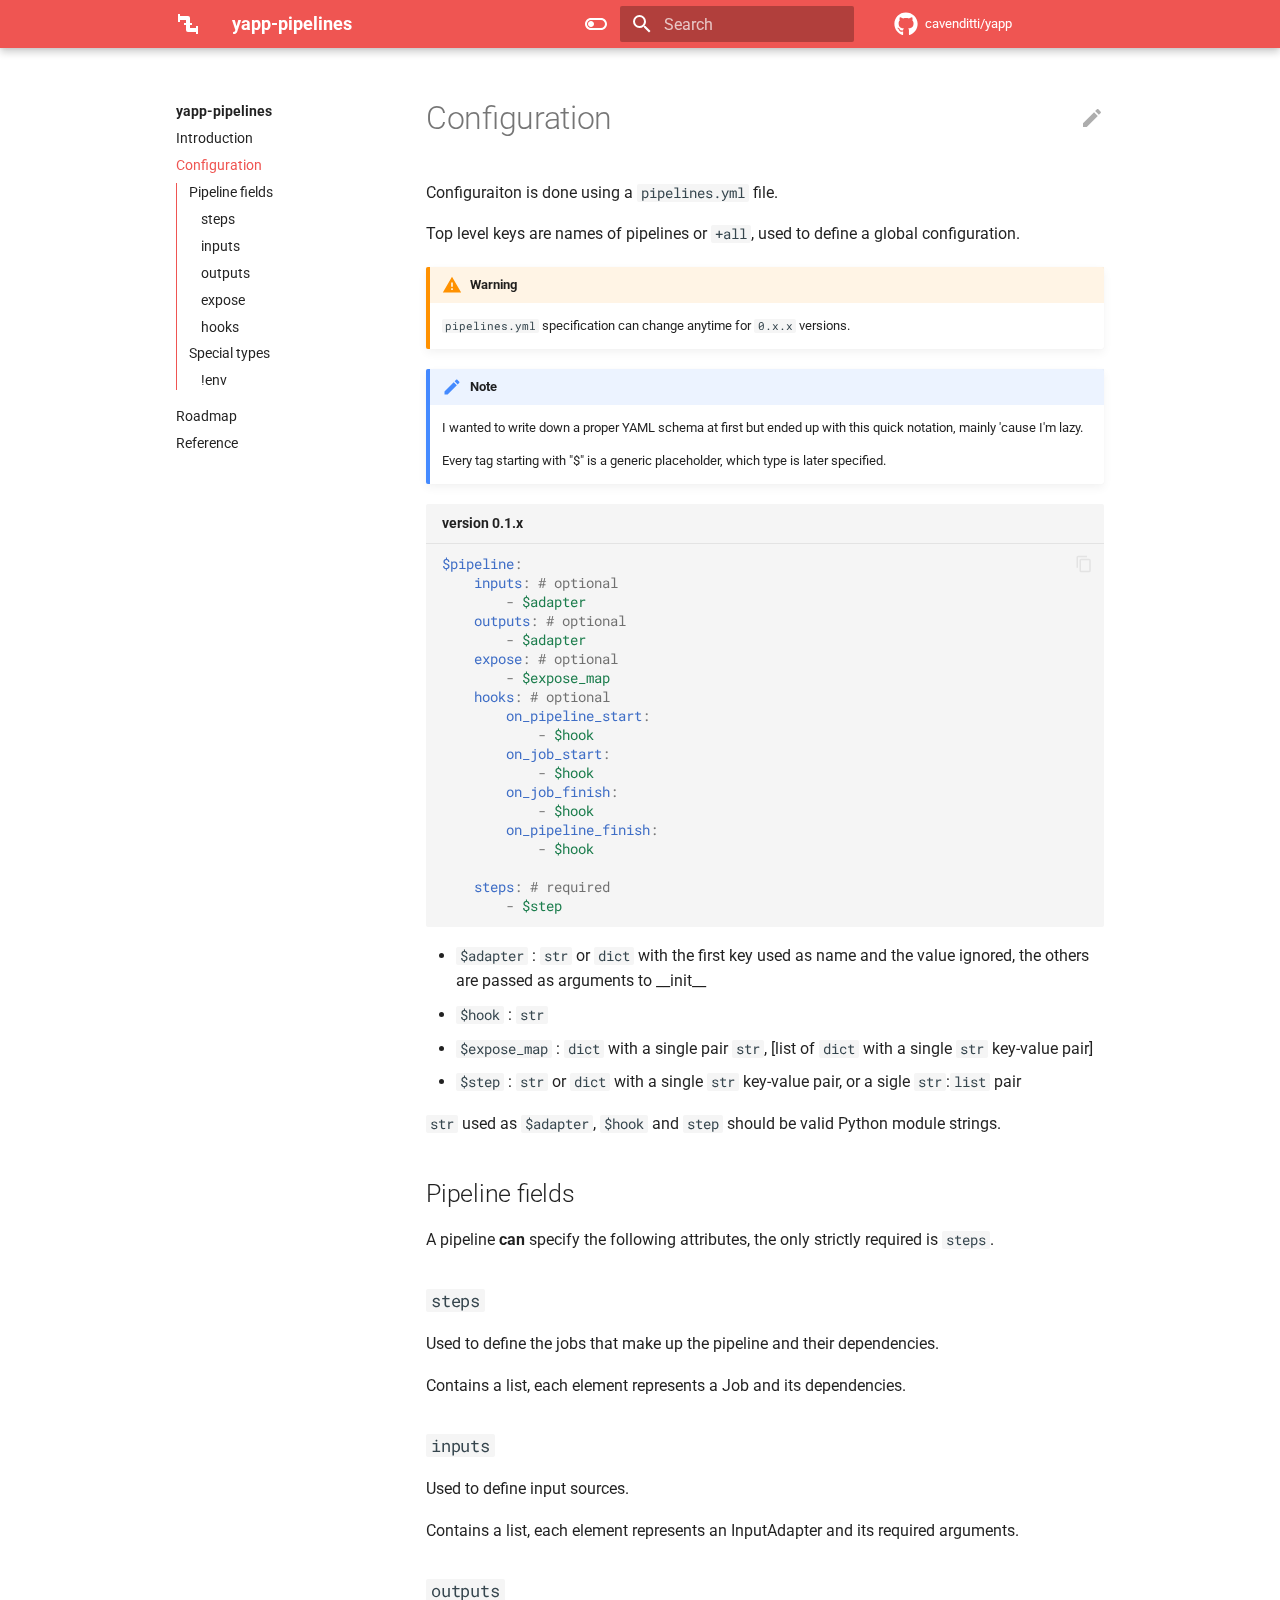
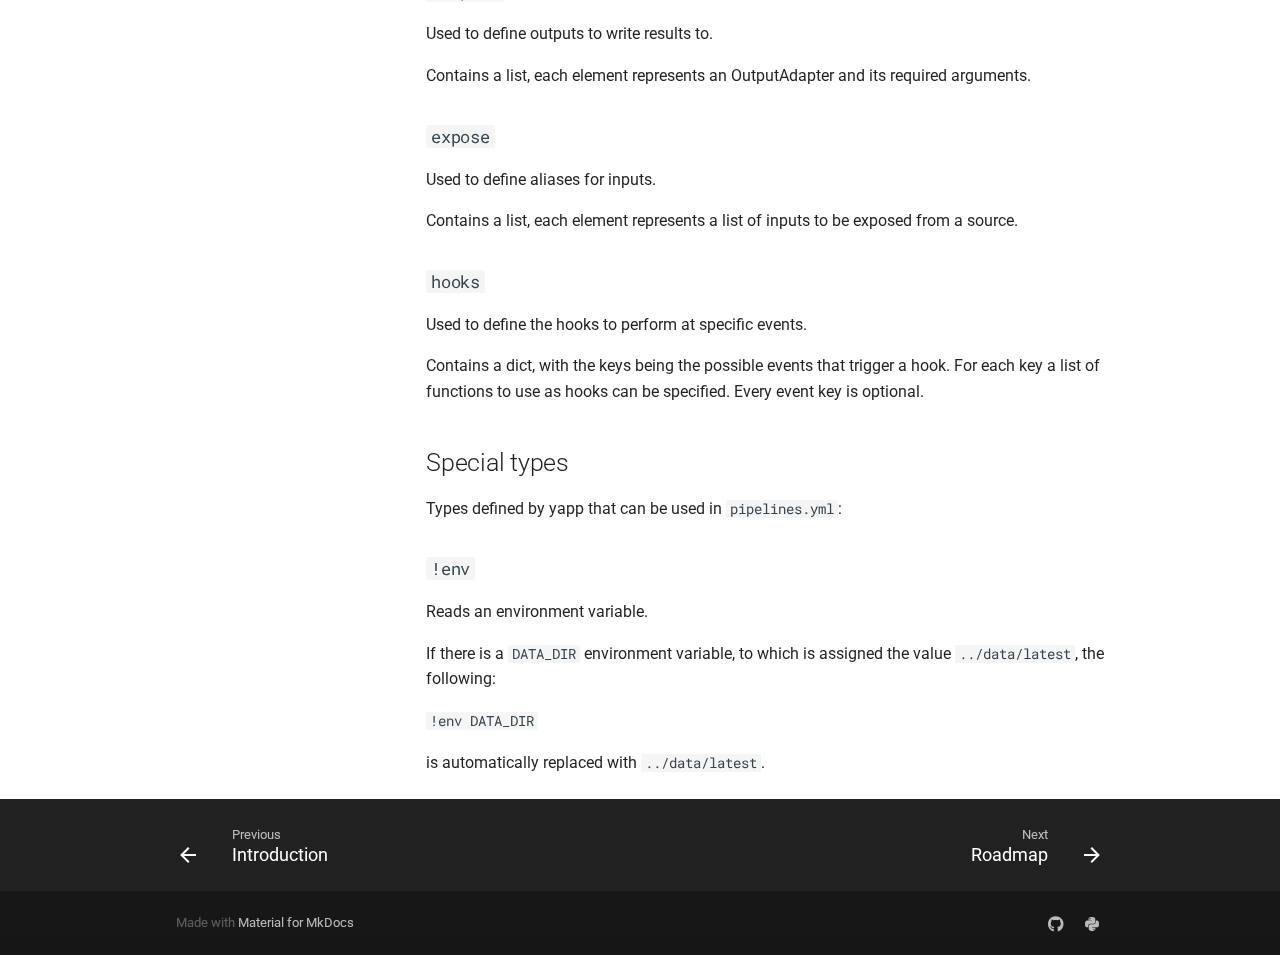
==== configuration/index.html @ 60b26a02 "Deployed 8d6e78d with MkDocs version: 1.3.0" ====
<!doctype html>
<html lang="en" class="no-js">
  <head>
    
      <meta charset="utf-8">
      <meta name="viewport" content="width=device-width,initial-scale=1">
      
      
      
      <link rel="icon" href="../assets/images/favicon.png">
      <meta name="generator" content="mkdocs-1.3.0, mkdocs-material-8.2.12">
    
    
      
        <title>Configuration - yapp-pipelines</title>
      
    
    
      <link rel="stylesheet" href="../assets/stylesheets/main.27ad92d8.min.css">
      
        
        <link rel="stylesheet" href="../assets/stylesheets/palette.cc9b2e1e.min.css">
        
      
    
    
    
      
        
        
        <link rel="preconnect" href="https://fonts.gstatic.com" crossorigin>
        <link rel="stylesheet" href="https://fonts.googleapis.com/css?family=Roboto:300,300i,400,400i,700,700i%7CRoboto+Mono:400,400i,700,700i&display=fallback">
        <style>:root{--md-text-font:"Roboto";--md-code-font:"Roboto Mono"}</style>
      
    
    
      <link rel="stylesheet" href="../assets/_mkdocstrings.css">
    
      <link rel="stylesheet" href="../stylesheets/extra.css">
    
    <script>__md_scope=new URL("..",location),__md_get=(e,_=localStorage,t=__md_scope)=>JSON.parse(_.getItem(t.pathname+"."+e)),__md_set=(e,_,t=localStorage,a=__md_scope)=>{try{t.setItem(a.pathname+"."+e,JSON.stringify(_))}catch(e){}}</script>
    
      

    
    
  </head>
  
  
    
    
      
    
    
    
    
    <body dir="ltr" data-md-color-scheme="default" data-md-color-primary="red" data-md-color-accent="teal">
  
    
    
      <script>var palette=__md_get("__palette");if(palette&&"object"==typeof palette.color)for(var key of Object.keys(palette.color))document.body.setAttribute("data-md-color-"+key,palette.color[key])</script>
    
    <input class="md-toggle" data-md-toggle="drawer" type="checkbox" id="__drawer" autocomplete="off">
    <input class="md-toggle" data-md-toggle="search" type="checkbox" id="__search" autocomplete="off">
    <label class="md-overlay" for="__drawer"></label>
    <div data-md-component="skip">
      
        
        <a href="#configuration" class="md-skip">
          Skip to content
        </a>
      
    </div>
    <div data-md-component="announce">
      
    </div>
    
    
      

<header class="md-header" data-md-component="header">
  <nav class="md-header__inner md-grid" aria-label="Header">
    <a href=".." title="yapp-pipelines" class="md-header__button md-logo" aria-label="yapp-pipelines" data-md-component="logo">
      
  
  <svg xmlns="http://www.w3.org/2000/svg" viewBox="0 0 24 24"><path d="M22 14h-2v2h-6v-3h2v-2h-2V6a2 2 0 0 0-2-2H4V2H2v8h2V8h6v3H8v2h2v5a2 2 0 0 0 2 2h8v2h2"/></svg>

    </a>
    <label class="md-header__button md-icon" for="__drawer">
      <svg xmlns="http://www.w3.org/2000/svg" viewBox="0 0 24 24"><path d="M3 6h18v2H3V6m0 5h18v2H3v-2m0 5h18v2H3v-2Z"/></svg>
    </label>
    <div class="md-header__title" data-md-component="header-title">
      <div class="md-header__ellipsis">
        <div class="md-header__topic">
          <span class="md-ellipsis">
            yapp-pipelines
          </span>
        </div>
        <div class="md-header__topic" data-md-component="header-topic">
          <span class="md-ellipsis">
            
              Configuration
            
          </span>
        </div>
      </div>
    </div>
    
      <form class="md-header__option" data-md-component="palette">
        
          
          
          <input class="md-option" data-md-color-media="(prefers-color-scheme: light)" data-md-color-scheme="default" data-md-color-primary="red" data-md-color-accent="teal"  aria-label="Switch to dark mode"  type="radio" name="__palette" id="__palette_1">
          
            <label class="md-header__button md-icon" title="Switch to dark mode" for="__palette_2" hidden>
              <svg xmlns="http://www.w3.org/2000/svg" viewBox="0 0 24 24"><path d="M17 6H7c-3.31 0-6 2.69-6 6s2.69 6 6 6h10c3.31 0 6-2.69 6-6s-2.69-6-6-6zm0 10H7c-2.21 0-4-1.79-4-4s1.79-4 4-4h10c2.21 0 4 1.79 4 4s-1.79 4-4 4zM7 9c-1.66 0-3 1.34-3 3s1.34 3 3 3 3-1.34 3-3-1.34-3-3-3z"/></svg>
            </label>
          
        
          
          
          <input class="md-option" data-md-color-media="(prefers-color-scheme: dark)" data-md-color-scheme="slate" data-md-color-primary="red" data-md-color-accent="teal"  aria-label="Switch to light mode"  type="radio" name="__palette" id="__palette_2">
          
            <label class="md-header__button md-icon" title="Switch to light mode" for="__palette_1" hidden>
              <svg xmlns="http://www.w3.org/2000/svg" viewBox="0 0 24 24"><path d="M17 7H7a5 5 0 0 0-5 5 5 5 0 0 0 5 5h10a5 5 0 0 0 5-5 5 5 0 0 0-5-5m0 8a3 3 0 0 1-3-3 3 3 0 0 1 3-3 3 3 0 0 1 3 3 3 3 0 0 1-3 3Z"/></svg>
            </label>
          
        
      </form>
    
    
    
      <label class="md-header__button md-icon" for="__search">
        <svg xmlns="http://www.w3.org/2000/svg" viewBox="0 0 24 24"><path d="M9.5 3A6.5 6.5 0 0 1 16 9.5c0 1.61-.59 3.09-1.56 4.23l.27.27h.79l5 5-1.5 1.5-5-5v-.79l-.27-.27A6.516 6.516 0 0 1 9.5 16 6.5 6.5 0 0 1 3 9.5 6.5 6.5 0 0 1 9.5 3m0 2C7 5 5 7 5 9.5S7 14 9.5 14 14 12 14 9.5 12 5 9.5 5Z"/></svg>
      </label>
      <div class="md-search" data-md-component="search" role="dialog">
  <label class="md-search__overlay" for="__search"></label>
  <div class="md-search__inner" role="search">
    <form class="md-search__form" name="search">
      <input type="text" class="md-search__input" name="query" aria-label="Search" placeholder="Search" autocapitalize="off" autocorrect="off" autocomplete="off" spellcheck="false" data-md-component="search-query" required>
      <label class="md-search__icon md-icon" for="__search">
        <svg xmlns="http://www.w3.org/2000/svg" viewBox="0 0 24 24"><path d="M9.5 3A6.5 6.5 0 0 1 16 9.5c0 1.61-.59 3.09-1.56 4.23l.27.27h.79l5 5-1.5 1.5-5-5v-.79l-.27-.27A6.516 6.516 0 0 1 9.5 16 6.5 6.5 0 0 1 3 9.5 6.5 6.5 0 0 1 9.5 3m0 2C7 5 5 7 5 9.5S7 14 9.5 14 14 12 14 9.5 12 5 9.5 5Z"/></svg>
        <svg xmlns="http://www.w3.org/2000/svg" viewBox="0 0 24 24"><path d="M20 11v2H8l5.5 5.5-1.42 1.42L4.16 12l7.92-7.92L13.5 5.5 8 11h12Z"/></svg>
      </label>
      <nav class="md-search__options" aria-label="Search">
        
        <button type="reset" class="md-search__icon md-icon" aria-label="Clear" tabindex="-1">
          <svg xmlns="http://www.w3.org/2000/svg" viewBox="0 0 24 24"><path d="M19 6.41 17.59 5 12 10.59 6.41 5 5 6.41 10.59 12 5 17.59 6.41 19 12 13.41 17.59 19 19 17.59 13.41 12 19 6.41Z"/></svg>
        </button>
      </nav>
      
    </form>
    <div class="md-search__output">
      <div class="md-search__scrollwrap" data-md-scrollfix>
        <div class="md-search-result" data-md-component="search-result">
          <div class="md-search-result__meta">
            Initializing search
          </div>
          <ol class="md-search-result__list"></ol>
        </div>
      </div>
    </div>
  </div>
</div>
    
    
      <div class="md-header__source">
        <a href="https://github.com/cavenditti/yapp" title="Go to repository" class="md-source" data-md-component="source">
  <div class="md-source__icon md-icon">
    
    <svg xmlns="http://www.w3.org/2000/svg" viewBox="0 0 496 512"><!--! Font Awesome Free 6.1.1 by @fontawesome - https://fontawesome.com License - https://fontawesome.com/license/free (Icons: CC BY 4.0, Fonts: SIL OFL 1.1, Code: MIT License) Copyright 2022 Fonticons, Inc.--><path d="M165.9 397.4c0 2-2.3 3.6-5.2 3.6-3.3.3-5.6-1.3-5.6-3.6 0-2 2.3-3.6 5.2-3.6 3-.3 5.6 1.3 5.6 3.6zm-31.1-4.5c-.7 2 1.3 4.3 4.3 4.9 2.6 1 5.6 0 6.2-2s-1.3-4.3-4.3-5.2c-2.6-.7-5.5.3-6.2 2.3zm44.2-1.7c-2.9.7-4.9 2.6-4.6 4.9.3 2 2.9 3.3 5.9 2.6 2.9-.7 4.9-2.6 4.6-4.6-.3-1.9-3-3.2-5.9-2.9zM244.8 8C106.1 8 0 113.3 0 252c0 110.9 69.8 205.8 169.5 239.2 12.8 2.3 17.3-5.6 17.3-12.1 0-6.2-.3-40.4-.3-61.4 0 0-70 15-84.7-29.8 0 0-11.4-29.1-27.8-36.6 0 0-22.9-15.7 1.6-15.4 0 0 24.9 2 38.6 25.8 21.9 38.6 58.6 27.5 72.9 20.9 2.3-16 8.8-27.1 16-33.7-55.9-6.2-112.3-14.3-112.3-110.5 0-27.5 7.6-41.3 23.6-58.9-2.6-6.5-11.1-33.3 2.6-67.9 20.9-6.5 69 27 69 27 20-5.6 41.5-8.5 62.8-8.5s42.8 2.9 62.8 8.5c0 0 48.1-33.6 69-27 13.7 34.7 5.2 61.4 2.6 67.9 16 17.7 25.8 31.5 25.8 58.9 0 96.5-58.9 104.2-114.8 110.5 9.2 7.9 17 22.9 17 46.4 0 33.7-.3 75.4-.3 83.6 0 6.5 4.6 14.4 17.3 12.1C428.2 457.8 496 362.9 496 252 496 113.3 383.5 8 244.8 8zM97.2 352.9c-1.3 1-1 3.3.7 5.2 1.6 1.6 3.9 2.3 5.2 1 1.3-1 1-3.3-.7-5.2-1.6-1.6-3.9-2.3-5.2-1zm-10.8-8.1c-.7 1.3.3 2.9 2.3 3.9 1.6 1 3.6.7 4.3-.7.7-1.3-.3-2.9-2.3-3.9-2-.6-3.6-.3-4.3.7zm32.4 35.6c-1.6 1.3-1 4.3 1.3 6.2 2.3 2.3 5.2 2.6 6.5 1 1.3-1.3.7-4.3-1.3-6.2-2.2-2.3-5.2-2.6-6.5-1zm-11.4-14.7c-1.6 1-1.6 3.6 0 5.9 1.6 2.3 4.3 3.3 5.6 2.3 1.6-1.3 1.6-3.9 0-6.2-1.4-2.3-4-3.3-5.6-2z"/></svg>
  </div>
  <div class="md-source__repository">
    cavenditti/yapp
  </div>
</a>
      </div>
    
  </nav>
  
</header>
    
    <div class="md-container" data-md-component="container">
      
      
        
          
        
      
      <main class="md-main" data-md-component="main">
        <div class="md-main__inner md-grid">
          
            
              
              <div class="md-sidebar md-sidebar--primary" data-md-component="sidebar" data-md-type="navigation" >
                <div class="md-sidebar__scrollwrap">
                  <div class="md-sidebar__inner">
                    


  

<nav class="md-nav md-nav--primary md-nav--integrated" aria-label="Navigation" data-md-level="0">
  <label class="md-nav__title" for="__drawer">
    <a href=".." title="yapp-pipelines" class="md-nav__button md-logo" aria-label="yapp-pipelines" data-md-component="logo">
      
  
  <svg xmlns="http://www.w3.org/2000/svg" viewBox="0 0 24 24"><path d="M22 14h-2v2h-6v-3h2v-2h-2V6a2 2 0 0 0-2-2H4V2H2v8h2V8h6v3H8v2h2v5a2 2 0 0 0 2 2h8v2h2"/></svg>

    </a>
    yapp-pipelines
  </label>
  
    <div class="md-nav__source">
      <a href="https://github.com/cavenditti/yapp" title="Go to repository" class="md-source" data-md-component="source">
  <div class="md-source__icon md-icon">
    
    <svg xmlns="http://www.w3.org/2000/svg" viewBox="0 0 496 512"><!--! Font Awesome Free 6.1.1 by @fontawesome - https://fontawesome.com License - https://fontawesome.com/license/free (Icons: CC BY 4.0, Fonts: SIL OFL 1.1, Code: MIT License) Copyright 2022 Fonticons, Inc.--><path d="M165.9 397.4c0 2-2.3 3.6-5.2 3.6-3.3.3-5.6-1.3-5.6-3.6 0-2 2.3-3.6 5.2-3.6 3-.3 5.6 1.3 5.6 3.6zm-31.1-4.5c-.7 2 1.3 4.3 4.3 4.9 2.6 1 5.6 0 6.2-2s-1.3-4.3-4.3-5.2c-2.6-.7-5.5.3-6.2 2.3zm44.2-1.7c-2.9.7-4.9 2.6-4.6 4.9.3 2 2.9 3.3 5.9 2.6 2.9-.7 4.9-2.6 4.6-4.6-.3-1.9-3-3.2-5.9-2.9zM244.8 8C106.1 8 0 113.3 0 252c0 110.9 69.8 205.8 169.5 239.2 12.8 2.3 17.3-5.6 17.3-12.1 0-6.2-.3-40.4-.3-61.4 0 0-70 15-84.7-29.8 0 0-11.4-29.1-27.8-36.6 0 0-22.9-15.7 1.6-15.4 0 0 24.9 2 38.6 25.8 21.9 38.6 58.6 27.5 72.9 20.9 2.3-16 8.8-27.1 16-33.7-55.9-6.2-112.3-14.3-112.3-110.5 0-27.5 7.6-41.3 23.6-58.9-2.6-6.5-11.1-33.3 2.6-67.9 20.9-6.5 69 27 69 27 20-5.6 41.5-8.5 62.8-8.5s42.8 2.9 62.8 8.5c0 0 48.1-33.6 69-27 13.7 34.7 5.2 61.4 2.6 67.9 16 17.7 25.8 31.5 25.8 58.9 0 96.5-58.9 104.2-114.8 110.5 9.2 7.9 17 22.9 17 46.4 0 33.7-.3 75.4-.3 83.6 0 6.5 4.6 14.4 17.3 12.1C428.2 457.8 496 362.9 496 252 496 113.3 383.5 8 244.8 8zM97.2 352.9c-1.3 1-1 3.3.7 5.2 1.6 1.6 3.9 2.3 5.2 1 1.3-1 1-3.3-.7-5.2-1.6-1.6-3.9-2.3-5.2-1zm-10.8-8.1c-.7 1.3.3 2.9 2.3 3.9 1.6 1 3.6.7 4.3-.7.7-1.3-.3-2.9-2.3-3.9-2-.6-3.6-.3-4.3.7zm32.4 35.6c-1.6 1.3-1 4.3 1.3 6.2 2.3 2.3 5.2 2.6 6.5 1 1.3-1.3.7-4.3-1.3-6.2-2.2-2.3-5.2-2.6-6.5-1zm-11.4-14.7c-1.6 1-1.6 3.6 0 5.9 1.6 2.3 4.3 3.3 5.6 2.3 1.6-1.3 1.6-3.9 0-6.2-1.4-2.3-4-3.3-5.6-2z"/></svg>
  </div>
  <div class="md-source__repository">
    cavenditti/yapp
  </div>
</a>
    </div>
  
  <ul class="md-nav__list" data-md-scrollfix>
    
      
      
      

  
  
  
    <li class="md-nav__item">
      <a href=".." class="md-nav__link">
        Introduction
      </a>
    </li>
  

    
      
      
      

  
  
    
  
  
    <li class="md-nav__item md-nav__item--active">
      
      <input class="md-nav__toggle md-toggle" data-md-toggle="toc" type="checkbox" id="__toc">
      
      
        
      
      
        <label class="md-nav__link md-nav__link--active" for="__toc">
          Configuration
          <span class="md-nav__icon md-icon"></span>
        </label>
      
      <a href="./" class="md-nav__link md-nav__link--active">
        Configuration
      </a>
      
        

<nav class="md-nav md-nav--secondary" aria-label="Table of contents">
  
  
  
    
  
  
    <label class="md-nav__title" for="__toc">
      <span class="md-nav__icon md-icon"></span>
      Table of contents
    </label>
    <ul class="md-nav__list" data-md-component="toc" data-md-scrollfix>
      
        <li class="md-nav__item">
  <a href="#pipeline-fields" class="md-nav__link">
    Pipeline fields
  </a>
  
    <nav class="md-nav" aria-label="Pipeline fields">
      <ul class="md-nav__list">
        
          <li class="md-nav__item">
  <a href="#steps" class="md-nav__link">
    steps
  </a>
  
</li>
        
          <li class="md-nav__item">
  <a href="#inputs" class="md-nav__link">
    inputs
  </a>
  
</li>
        
          <li class="md-nav__item">
  <a href="#outputs" class="md-nav__link">
    outputs
  </a>
  
</li>
        
          <li class="md-nav__item">
  <a href="#expose" class="md-nav__link">
    expose
  </a>
  
</li>
        
          <li class="md-nav__item">
  <a href="#hooks" class="md-nav__link">
    hooks
  </a>
  
</li>
        
      </ul>
    </nav>
  
</li>
      
        <li class="md-nav__item">
  <a href="#special-types" class="md-nav__link">
    Special types
  </a>
  
    <nav class="md-nav" aria-label="Special types">
      <ul class="md-nav__list">
        
          <li class="md-nav__item">
  <a href="#env" class="md-nav__link">
    !env
  </a>
  
</li>
        
      </ul>
    </nav>
  
</li>
      
    </ul>
  
</nav>
      
    </li>
  

    
      
      
      

  
  
  
    <li class="md-nav__item">
      <a href="../roadmap/" class="md-nav__link">
        Roadmap
      </a>
    </li>
  

    
      
      
      

  
  
  
    <li class="md-nav__item">
      <a href="../reference/" class="md-nav__link">
        Reference
      </a>
    </li>
  

    
  </ul>
</nav>
                  </div>
                </div>
              </div>
            
            
          
          <div class="md-content" data-md-component="content">
            <article class="md-content__inner md-typeset">
              
                
  <a href="https://github.com/cavenditti/yapp/edit/master/docs/configuration.md" title="Edit this page" class="md-content__button md-icon">
    <svg xmlns="http://www.w3.org/2000/svg" viewBox="0 0 24 24"><path d="M20.71 7.04c.39-.39.39-1.04 0-1.41l-2.34-2.34c-.37-.39-1.02-.39-1.41 0l-1.84 1.83 3.75 3.75M3 17.25V21h3.75L17.81 9.93l-3.75-3.75L3 17.25Z"/></svg>
  </a>



<h1 id="configuration">Configuration</h1>
<p>Configuraiton is done using a <code>pipelines.yml</code> file.</p>
<p>Top level keys are names of pipelines or <code>+all</code>, used to define a global configuration.</p>
<div class="admonition warning">
<p class="admonition-title">Warning</p>
<p><code>pipelines.yml</code> specification can change anytime for <code>0.x.x</code> versions.</p>
</div>
<div class="admonition note">
<p class="admonition-title">Note</p>
<p>I wanted to write down a proper YAML schema at first but ended up with this quick notation,
mainly 'cause I'm lazy.</p>
<p>Every tag starting with "$" is a generic placeholder, which type is later specified.</p>
</div>
<div class="highlight"><span class="filename">version 0.1.x</span><pre><span></span><code><a id="__codelineno-0-1" name="__codelineno-0-1" href="#__codelineno-0-1"></a><span class="nt">$pipeline</span><span class="p">:</span><span class="w"></span>
<a id="__codelineno-0-2" name="__codelineno-0-2" href="#__codelineno-0-2"></a><span class="w">    </span><span class="nt">inputs</span><span class="p">:</span><span class="w"> </span><span class="c1"># optional</span><span class="w"></span>
<a id="__codelineno-0-3" name="__codelineno-0-3" href="#__codelineno-0-3"></a><span class="w">        </span><span class="p p-Indicator">-</span><span class="w"> </span><span class="l l-Scalar l-Scalar-Plain">$adapter</span><span class="w"></span>
<a id="__codelineno-0-4" name="__codelineno-0-4" href="#__codelineno-0-4"></a><span class="w">    </span><span class="nt">outputs</span><span class="p">:</span><span class="w"> </span><span class="c1"># optional</span><span class="w"></span>
<a id="__codelineno-0-5" name="__codelineno-0-5" href="#__codelineno-0-5"></a><span class="w">        </span><span class="p p-Indicator">-</span><span class="w"> </span><span class="l l-Scalar l-Scalar-Plain">$adapter</span><span class="w"></span>
<a id="__codelineno-0-6" name="__codelineno-0-6" href="#__codelineno-0-6"></a><span class="w">    </span><span class="nt">expose</span><span class="p">:</span><span class="w"> </span><span class="c1"># optional</span><span class="w"></span>
<a id="__codelineno-0-7" name="__codelineno-0-7" href="#__codelineno-0-7"></a><span class="w">        </span><span class="p p-Indicator">-</span><span class="w"> </span><span class="l l-Scalar l-Scalar-Plain">$expose_map</span><span class="w"></span>
<a id="__codelineno-0-8" name="__codelineno-0-8" href="#__codelineno-0-8"></a><span class="w">    </span><span class="nt">hooks</span><span class="p">:</span><span class="w"> </span><span class="c1"># optional</span><span class="w"></span>
<a id="__codelineno-0-9" name="__codelineno-0-9" href="#__codelineno-0-9"></a><span class="w">        </span><span class="nt">on_pipeline_start</span><span class="p">:</span><span class="w"></span>
<a id="__codelineno-0-10" name="__codelineno-0-10" href="#__codelineno-0-10"></a><span class="w">            </span><span class="p p-Indicator">-</span><span class="w"> </span><span class="l l-Scalar l-Scalar-Plain">$hook</span><span class="w"></span>
<a id="__codelineno-0-11" name="__codelineno-0-11" href="#__codelineno-0-11"></a><span class="w">        </span><span class="nt">on_job_start</span><span class="p">:</span><span class="w"></span>
<a id="__codelineno-0-12" name="__codelineno-0-12" href="#__codelineno-0-12"></a><span class="w">            </span><span class="p p-Indicator">-</span><span class="w"> </span><span class="l l-Scalar l-Scalar-Plain">$hook</span><span class="w"></span>
<a id="__codelineno-0-13" name="__codelineno-0-13" href="#__codelineno-0-13"></a><span class="w">        </span><span class="nt">on_job_finish</span><span class="p">:</span><span class="w"></span>
<a id="__codelineno-0-14" name="__codelineno-0-14" href="#__codelineno-0-14"></a><span class="w">            </span><span class="p p-Indicator">-</span><span class="w"> </span><span class="l l-Scalar l-Scalar-Plain">$hook</span><span class="w"></span>
<a id="__codelineno-0-15" name="__codelineno-0-15" href="#__codelineno-0-15"></a><span class="w">        </span><span class="nt">on_pipeline_finish</span><span class="p">:</span><span class="w"></span>
<a id="__codelineno-0-16" name="__codelineno-0-16" href="#__codelineno-0-16"></a><span class="w">            </span><span class="p p-Indicator">-</span><span class="w"> </span><span class="l l-Scalar l-Scalar-Plain">$hook</span><span class="w"></span>
<a id="__codelineno-0-17" name="__codelineno-0-17" href="#__codelineno-0-17"></a>
<a id="__codelineno-0-18" name="__codelineno-0-18" href="#__codelineno-0-18"></a><span class="w">    </span><span class="nt">steps</span><span class="p">:</span><span class="w"> </span><span class="c1"># required</span><span class="w"></span>
<a id="__codelineno-0-19" name="__codelineno-0-19" href="#__codelineno-0-19"></a><span class="w">        </span><span class="p p-Indicator">-</span><span class="w"> </span><span class="l l-Scalar l-Scalar-Plain">$step</span><span class="w"></span>
</code></pre></div>
<ul>
<li><code>$adapter</code> : <code>str</code> or <code>dict</code> with the first key used as name and the value ignored, the others are
  passed as arguments to __init__</li>
<li><code>$hook</code> : <code>str</code></li>
<li><code>$expose_map</code> : <code>dict</code> with a single pair <code>str</code>, [list of <code>dict</code> with a single <code>str</code> key-value pair]</li>
<li><code>$step</code> : <code>str</code> or <code>dict</code> with a single <code>str</code> key-value pair, or a sigle <code>str</code>:<code>list</code> pair</li>
</ul>
<p><code>str</code> used as <code>$adapter</code>, <code>$hook</code> and <code>step</code> should be valid Python module strings.</p>
<h2 id="pipeline-fields">Pipeline fields</h2>
<p>A pipeline <strong>can</strong> specify the following attributes, the only strictly required is <code>steps</code>.</p>
<h3 id="steps"><code>steps</code></h3>
<p>Used to define the jobs that make up the pipeline and their dependencies.</p>
<p>Contains a list, each element represents a Job and its dependencies.</p>
<h3 id="inputs"><code>inputs</code></h3>
<p>Used to define input sources.</p>
<p>Contains a list, each element represents an InputAdapter and its required arguments.</p>
<h3 id="outputs"><code>outputs</code></h3>
<p>Used to define outputs to write results to.</p>
<p>Contains a list, each element represents an OutputAdapter and its required arguments.</p>
<h3 id="expose"><code>expose</code></h3>
<p>Used to define aliases for inputs.</p>
<p>Contains a list, each element represents a list of inputs to be exposed from a source.</p>
<h3 id="hooks"><code>hooks</code></h3>
<p>Used to define the hooks to perform at specific events.</p>
<p>Contains a dict, with the keys being the possible events that trigger a hook. For each key a list of
functions to use as hooks can be specified. Every event key is optional.</p>
<h2 id="special-types">Special types</h2>
<p>Types defined by yapp that can be used in <code>pipelines.yml</code>:</p>
<h3 id="env"><code>!env</code></h3>
<p>Reads an environment variable.</p>
<p>If there is a <code>DATA_DIR</code> environment variable, to which is assigned the value <code>../data/latest</code>, the
following:</p>
<p><code>!env DATA_DIR</code></p>
<p>is automatically replaced with <code>../data/latest</code>.</p>

              
            </article>
          </div>
        </div>
        
      </main>
      
        <footer class="md-footer">
  
    <nav class="md-footer__inner md-grid" aria-label="Footer">
      
        
        <a href=".." class="md-footer__link md-footer__link--prev" aria-label="Previous: Introduction" rel="prev">
          <div class="md-footer__button md-icon">
            <svg xmlns="http://www.w3.org/2000/svg" viewBox="0 0 24 24"><path d="M20 11v2H8l5.5 5.5-1.42 1.42L4.16 12l7.92-7.92L13.5 5.5 8 11h12Z"/></svg>
          </div>
          <div class="md-footer__title">
            <div class="md-ellipsis">
              <span class="md-footer__direction">
                Previous
              </span>
              Introduction
            </div>
          </div>
        </a>
      
      
        
        <a href="../roadmap/" class="md-footer__link md-footer__link--next" aria-label="Next: Roadmap" rel="next">
          <div class="md-footer__title">
            <div class="md-ellipsis">
              <span class="md-footer__direction">
                Next
              </span>
              Roadmap
            </div>
          </div>
          <div class="md-footer__button md-icon">
            <svg xmlns="http://www.w3.org/2000/svg" viewBox="0 0 24 24"><path d="M4 11v2h12l-5.5 5.5 1.42 1.42L19.84 12l-7.92-7.92L10.5 5.5 16 11H4Z"/></svg>
          </div>
        </a>
      
    </nav>
  
  <div class="md-footer-meta md-typeset">
    <div class="md-footer-meta__inner md-grid">
      <div class="md-copyright">
  
  
    Made with
    <a href="https://squidfunk.github.io/mkdocs-material/" target="_blank" rel="noopener">
      Material for MkDocs
    </a>
  
</div>
      
        <div class="md-social">
  
    
    
    <a href="https://github.com/cavenditti/yapp" target="_blank" rel="noopener" title="cavenditti/yapp" class="md-social__link">
      <svg xmlns="http://www.w3.org/2000/svg" viewBox="0 0 496 512"><!--! Font Awesome Free 6.1.1 by @fontawesome - https://fontawesome.com License - https://fontawesome.com/license/free (Icons: CC BY 4.0, Fonts: SIL OFL 1.1, Code: MIT License) Copyright 2022 Fonticons, Inc.--><path d="M165.9 397.4c0 2-2.3 3.6-5.2 3.6-3.3.3-5.6-1.3-5.6-3.6 0-2 2.3-3.6 5.2-3.6 3-.3 5.6 1.3 5.6 3.6zm-31.1-4.5c-.7 2 1.3 4.3 4.3 4.9 2.6 1 5.6 0 6.2-2s-1.3-4.3-4.3-5.2c-2.6-.7-5.5.3-6.2 2.3zm44.2-1.7c-2.9.7-4.9 2.6-4.6 4.9.3 2 2.9 3.3 5.9 2.6 2.9-.7 4.9-2.6 4.6-4.6-.3-1.9-3-3.2-5.9-2.9zM244.8 8C106.1 8 0 113.3 0 252c0 110.9 69.8 205.8 169.5 239.2 12.8 2.3 17.3-5.6 17.3-12.1 0-6.2-.3-40.4-.3-61.4 0 0-70 15-84.7-29.8 0 0-11.4-29.1-27.8-36.6 0 0-22.9-15.7 1.6-15.4 0 0 24.9 2 38.6 25.8 21.9 38.6 58.6 27.5 72.9 20.9 2.3-16 8.8-27.1 16-33.7-55.9-6.2-112.3-14.3-112.3-110.5 0-27.5 7.6-41.3 23.6-58.9-2.6-6.5-11.1-33.3 2.6-67.9 20.9-6.5 69 27 69 27 20-5.6 41.5-8.5 62.8-8.5s42.8 2.9 62.8 8.5c0 0 48.1-33.6 69-27 13.7 34.7 5.2 61.4 2.6 67.9 16 17.7 25.8 31.5 25.8 58.9 0 96.5-58.9 104.2-114.8 110.5 9.2 7.9 17 22.9 17 46.4 0 33.7-.3 75.4-.3 83.6 0 6.5 4.6 14.4 17.3 12.1C428.2 457.8 496 362.9 496 252 496 113.3 383.5 8 244.8 8zM97.2 352.9c-1.3 1-1 3.3.7 5.2 1.6 1.6 3.9 2.3 5.2 1 1.3-1 1-3.3-.7-5.2-1.6-1.6-3.9-2.3-5.2-1zm-10.8-8.1c-.7 1.3.3 2.9 2.3 3.9 1.6 1 3.6.7 4.3-.7.7-1.3-.3-2.9-2.3-3.9-2-.6-3.6-.3-4.3.7zm32.4 35.6c-1.6 1.3-1 4.3 1.3 6.2 2.3 2.3 5.2 2.6 6.5 1 1.3-1.3.7-4.3-1.3-6.2-2.2-2.3-5.2-2.6-6.5-1zm-11.4-14.7c-1.6 1-1.6 3.6 0 5.9 1.6 2.3 4.3 3.3 5.6 2.3 1.6-1.3 1.6-3.9 0-6.2-1.4-2.3-4-3.3-5.6-2z"/></svg>
    </a>
  
    
    
    <a href="https://pypi.org/project/yapp-pipelines/" target="_blank" rel="noopener" title="yapp-pipelines" class="md-social__link">
      <svg xmlns="http://www.w3.org/2000/svg" viewBox="0 0 448 512"><!--! Font Awesome Free 6.1.1 by @fontawesome - https://fontawesome.com License - https://fontawesome.com/license/free (Icons: CC BY 4.0, Fonts: SIL OFL 1.1, Code: MIT License) Copyright 2022 Fonticons, Inc.--><path d="M439.8 200.5c-7.7-30.9-22.3-54.2-53.4-54.2h-40.1v47.4c0 36.8-31.2 67.8-66.8 67.8H172.7c-29.2 0-53.4 25-53.4 54.3v101.8c0 29 25.2 46 53.4 54.3 33.8 9.9 66.3 11.7 106.8 0 26.9-7.8 53.4-23.5 53.4-54.3v-40.7H226.2v-13.6h160.2c31.1 0 42.6-21.7 53.4-54.2 11.2-33.5 10.7-65.7 0-108.6zM286.2 404c11.1 0 20.1 9.1 20.1 20.3 0 11.3-9 20.4-20.1 20.4-11 0-20.1-9.2-20.1-20.4.1-11.3 9.1-20.3 20.1-20.3zM167.8 248.1h106.8c29.7 0 53.4-24.5 53.4-54.3V91.9c0-29-24.4-50.7-53.4-55.6-35.8-5.9-74.7-5.6-106.8.1-45.2 8-53.4 24.7-53.4 55.6v40.7h106.9v13.6h-147c-31.1 0-58.3 18.7-66.8 54.2-9.8 40.7-10.2 66.1 0 108.6 7.6 31.6 25.7 54.2 56.8 54.2H101v-48.8c0-35.3 30.5-66.4 66.8-66.4zm-6.7-142.6c-11.1 0-20.1-9.1-20.1-20.3.1-11.3 9-20.4 20.1-20.4 11 0 20.1 9.2 20.1 20.4s-9 20.3-20.1 20.3z"/></svg>
    </a>
  
</div>
      
    </div>
  </div>
</footer>
      
    </div>
    <div class="md-dialog" data-md-component="dialog">
      <div class="md-dialog__inner md-typeset"></div>
    </div>
    <script id="__config" type="application/json">{"base": "..", "features": ["navigation.instant", "navigation.tracking", "toc.integrate"], "search": "../assets/javascripts/workers/search.2a1c317c.min.js", "translations": {"clipboard.copied": "Copied to clipboard", "clipboard.copy": "Copy to clipboard", "search.config.lang": "en", "search.config.pipeline": "trimmer, stopWordFilter", "search.config.separator": "[\\s\\-]+", "search.placeholder": "Search", "search.result.more.one": "1 more on this page", "search.result.more.other": "# more on this page", "search.result.none": "No matching documents", "search.result.one": "1 matching document", "search.result.other": "# matching documents", "search.result.placeholder": "Type to start searching", "search.result.term.missing": "Missing", "select.version.title": "Select version"}}</script>
    
    
      <script src="../assets/javascripts/bundle.ed9748b7.min.js"></script>
      
    
  </body>
</html>
---- assets/stylesheets/main.27ad92d8.min.css ----
@charset "UTF-8";html{-webkit-text-size-adjust:none;-moz-text-size-adjust:none;-ms-text-size-adjust:none;text-size-adjust:none;box-sizing:border-box}*,:after,:before{box-sizing:inherit}@media (prefers-reduced-motion){*,:after,:before{transition:none!important}}body{margin:0}a,button,input,label{-webkit-tap-highlight-color:transparent}a{color:inherit;text-decoration:none}hr{border:0;box-sizing:initial;display:block;height:.05rem;overflow:visible;padding:0}small{font-size:80%}sub,sup{line-height:1em}img{border-style:none}table{border-collapse:initial;border-spacing:0}td,th{font-weight:400;vertical-align:top}button{background:transparent;border:0;font-family:inherit;font-size:inherit;margin:0;padding:0}input{border:0;outline:none}:root{--md-default-fg-color:rgba(0,0,0,.87);--md-default-fg-color--light:rgba(0,0,0,.54);--md-default-fg-color--lighter:rgba(0,0,0,.32);--md-default-fg-color--lightest:rgba(0,0,0,.07);--md-default-bg-color:#fff;--md-default-bg-color--light:hsla(0,0%,100%,.7);--md-default-bg-color--lighter:hsla(0,0%,100%,.3);--md-default-bg-color--lightest:hsla(0,0%,100%,.12);--md-primary-fg-color:#4051b5;--md-primary-fg-color--light:#5d6cc0;--md-primary-fg-color--dark:#303fa1;--md-primary-bg-color:#fff;--md-primary-bg-color--light:hsla(0,0%,100%,.7);--md-accent-fg-color:#526cfe;--md-accent-fg-color--transparent:rgba(82,108,254,.1);--md-accent-bg-color:#fff;--md-accent-bg-color--light:hsla(0,0%,100%,.7);--md-shadow-z1:0 0.2rem 0.5rem rgba(0,0,0,.05),0 0 0.05rem rgba(0,0,0,.1);--md-shadow-z2:0 0.2rem 0.5rem rgba(0,0,0,.1),0 0 0.05rem rgba(0,0,0,.25);--md-shadow-z3:0 0.2rem 0.5rem rgba(0,0,0,.2),0 0 0.05rem rgba(0,0,0,.35)}:root>*{--md-code-fg-color:#36464e;--md-code-bg-color:#f5f5f5;--md-code-hl-color:rgba(255,255,0,.5);--md-code-hl-number-color:#d52a2a;--md-code-hl-special-color:#db1457;--md-code-hl-function-color:#a846b9;--md-code-hl-constant-color:#6e59d9;--md-code-hl-keyword-color:#3f6ec6;--md-code-hl-string-color:#1c7d4d;--md-code-hl-name-color:var(--md-code-fg-color);--md-code-hl-operator-color:var(--md-default-fg-color--light);--md-code-hl-punctuation-color:var(--md-default-fg-color--light);--md-code-hl-comment-color:var(--md-default-fg-color--light);--md-code-hl-generic-color:var(--md-default-fg-color--light);--md-code-hl-variable-color:var(--md-default-fg-color--light);--md-typeset-color:var(--md-default-fg-color);--md-typeset-a-color:var(--md-primary-fg-color);--md-typeset-mark-color:rgba(255,255,0,.5);--md-typeset-del-color:rgba(245,80,61,.15);--md-typeset-ins-color:rgba(11,213,112,.15);--md-typeset-kbd-color:#fafafa;--md-typeset-kbd-accent-color:#fff;--md-typeset-kbd-border-color:#b8b8b8;--md-typeset-table-color:rgba(0,0,0,.12);--md-admonition-fg-color:var(--md-default-fg-color);--md-admonition-bg-color:var(--md-default-bg-color);--md-footer-fg-color:#fff;--md-footer-fg-color--light:hsla(0,0%,100%,.7);--md-footer-fg-color--lighter:hsla(0,0%,100%,.3);--md-footer-bg-color:rgba(0,0,0,.87);--md-footer-bg-color--dark:rgba(0,0,0,.32)}.md-icon svg{fill:currentcolor;display:block;height:1.2rem;width:1.2rem}body{-webkit-font-smoothing:antialiased;-moz-osx-font-smoothing:grayscale;--md-text-font-family:var(--md-text-font,_),-apple-system,BlinkMacSystemFont,Helvetica,Arial,sans-serif;--md-code-font-family:var(--md-code-font,_),SFMono-Regular,Consolas,Menlo,monospace}body,input{font-feature-settings:"kern","liga";font-family:var(--md-text-font-family)}body,code,input,kbd,pre{color:var(--md-typeset-color)}code,kbd,pre{font-feature-settings:"kern";font-family:var(--md-code-font-family)}:root{--md-typeset-table-sort-icon:url('data:image/svg+xml;charset=utf-8,<svg xmlns="http://www.w3.org/2000/svg" viewBox="0 0 24 24"><path d="m18 21-4-4h3V7h-3l4-4 4 4h-3v10h3M2 19v-2h10v2M2 13v-2h7v2M2 7V5h4v2H2Z"/></svg>');--md-typeset-table-sort-icon--asc:url('data:image/svg+xml;charset=utf-8,<svg xmlns="http://www.w3.org/2000/svg" viewBox="0 0 24 24"><path d="M19 17h3l-4 4-4-4h3V3h2M2 17h10v2H2M6 5v2H2V5m0 6h7v2H2v-2Z"/></svg>');--md-typeset-table-sort-icon--desc:url('data:image/svg+xml;charset=utf-8,<svg xmlns="http://www.w3.org/2000/svg" viewBox="0 0 24 24"><path d="M19 7h3l-4-4-4 4h3v14h2M2 17h10v2H2M6 5v2H2V5m0 6h7v2H2v-2Z"/></svg>')}.md-typeset{-webkit-print-color-adjust:exact;color-adjust:exact;font-size:.8rem;line-height:1.6}@media print{.md-typeset{font-size:.68rem}}.md-typeset blockquote,.md-typeset dl,.md-typeset figure,.md-typeset ol,.md-typeset pre,.md-typeset ul{margin-bottom:1em;margin-top:1em}.md-typeset h1{color:var(--md-default-fg-color--light);font-size:2em;line-height:1.3;margin:0 0 1.25em}.md-typeset h1,.md-typeset h2{font-weight:300;letter-spacing:-.01em}.md-typeset h2{font-size:1.5625em;line-height:1.4;margin:1.6em 0 .64em}.md-typeset h3{font-size:1.25em;font-weight:400;letter-spacing:-.01em;line-height:1.5;margin:1.6em 0 .8em}.md-typeset h2+h3{margin-top:.8em}.md-typeset h4{font-weight:700;letter-spacing:-.01em;margin:1em 0}.md-typeset h5,.md-typeset h6{color:var(--md-default-fg-color--light);font-size:.8em;font-weight:700;letter-spacing:-.01em;margin:1.25em 0}.md-typeset h5{text-transform:uppercase}.md-typeset hr{border-bottom:.05rem solid var(--md-default-fg-color--lightest);display:flow-root;margin:1.5em 0}.md-typeset a{color:var(--md-typeset-a-color);word-break:break-word}.md-typeset a,.md-typeset a:before{transition:color 125ms}.md-typeset a:focus,.md-typeset a:hover{color:var(--md-accent-fg-color)}.md-typeset a:focus code,.md-typeset a:hover code{background-color:var(--md-accent-fg-color--transparent)}.md-typeset a code{color:currentcolor;transition:background-color 125ms}.md-typeset a.focus-visible{outline-color:var(--md-accent-fg-color);outline-offset:.2rem}.md-typeset code,.md-typeset kbd,.md-typeset pre{color:var(--md-code-fg-color);direction:ltr}@media print{.md-typeset code,.md-typeset kbd,.md-typeset pre{white-space:pre-wrap}}.md-typeset code{background-color:var(--md-code-bg-color);border-radius:.1rem;-webkit-box-decoration-break:clone;box-decoration-break:clone;font-size:.85em;padding:0 .2941176471em;word-break:break-word}.md-typeset code:not(.focus-visible){-webkit-tap-highlight-color:transparent;outline:none}.md-typeset pre{display:flow-root;line-height:1.4;position:relative}.md-typeset pre>code{-webkit-box-decoration-break:slice;box-decoration-break:slice;box-shadow:none;display:block;margin:0;outline-color:var(--md-accent-fg-color);overflow:auto;padding:.7720588235em 1.1764705882em;scrollbar-color:var(--md-default-fg-color--lighter) transparent;scrollbar-width:thin;touch-action:auto;word-break:normal}.md-typeset pre>code:hover{scrollbar-color:var(--md-accent-fg-color) transparent}.md-typeset pre>code::-webkit-scrollbar{height:.2rem;width:.2rem}.md-typeset pre>code::-webkit-scrollbar-thumb{background-color:var(--md-default-fg-color--lighter)}.md-typeset pre>code::-webkit-scrollbar-thumb:hover{background-color:var(--md-accent-fg-color)}.md-typeset kbd{background-color:var(--md-typeset-kbd-color);border-radius:.1rem;box-shadow:0 .1rem 0 .05rem var(--md-typeset-kbd-border-color),0 .1rem 0 var(--md-typeset-kbd-border-color),0 -.1rem .2rem var(--md-typeset-kbd-accent-color) inset;color:var(--md-default-fg-color);display:inline-block;font-size:.75em;padding:0 .6666666667em;vertical-align:text-top;word-break:break-word}.md-typeset mark{background-color:var(--md-typeset-mark-color);-webkit-box-decoration-break:clone;box-decoration-break:clone;color:inherit;word-break:break-word}.md-typeset abbr{border-bottom:.05rem dotted var(--md-default-fg-color--light);cursor:help;text-decoration:none}@media (hover:none){.md-typeset abbr{position:relative}.md-typeset abbr[title]:-webkit-any(:focus,:hover):after{background-color:var(--md-default-fg-color);border-radius:.1rem;box-shadow:var(--md-shadow-z3);color:var(--md-default-bg-color);content:attr(title);display:inline-block;font-size:.7rem;margin-top:2em;max-width:80%;min-width:-webkit-max-content;min-width:max-content;padding:.2rem .3rem;position:absolute;width:auto}.md-typeset abbr[title]:-moz-any(:focus,:hover):after{background-color:var(--md-default-fg-color);border-radius:.1rem;box-shadow:var(--md-shadow-z3);color:var(--md-default-bg-color);content:attr(title);display:inline-block;font-size:.7rem;margin-top:2em;max-width:80%;min-width:-moz-max-content;min-width:max-content;padding:.2rem .3rem;position:absolute;width:auto}[dir=ltr] .md-typeset abbr[title]:-webkit-any(:focus,:hover):after{left:0}[dir=ltr] .md-typeset abbr[title]:-moz-any(:focus,:hover):after{left:0}[dir=ltr] .md-typeset abbr[title]:is(:focus,:hover):after{left:0}[dir=rtl] .md-typeset abbr[title]:-webkit-any(:focus,:hover):after{right:0}[dir=rtl] .md-typeset abbr[title]:-moz-any(:focus,:hover):after{right:0}[dir=rtl] .md-typeset abbr[title]:is(:focus,:hover):after{right:0}.md-typeset abbr[title]:is(:focus,:hover):after{background-color:var(--md-default-fg-color);border-radius:.1rem;box-shadow:var(--md-shadow-z3);color:var(--md-default-bg-color);content:attr(title);display:inline-block;font-size:.7rem;margin-top:2em;max-width:80%;min-width:-webkit-max-content;min-width:-moz-max-content;min-width:max-content;padding:.2rem .3rem;position:absolute;width:auto}}.md-typeset small{opacity:.75}[dir=ltr] .md-typeset sub,[dir=ltr] .md-typeset sup{margin-left:.078125em}[dir=rtl] .md-typeset sub,[dir=rtl] .md-typeset sup{margin-right:.078125em}[dir=ltr] .md-typeset blockquote{padding-left:.6rem}[dir=rtl] .md-typeset blockquote{padding-right:.6rem}[dir=ltr] .md-typeset blockquote{border-left:.2rem solid var(--md-default-fg-color--lighter)}[dir=rtl] .md-typeset blockquote{border-right:.2rem solid var(--md-default-fg-color--lighter)}.md-typeset blockquote{color:var(--md-default-fg-color--light);margin-left:0;margin-right:0}.md-typeset ul{list-style-type:disc}[dir=ltr] .md-typeset ol,[dir=ltr] .md-typeset ul{margin-left:.625em}[dir=rtl] .md-typeset ol,[dir=rtl] .md-typeset ul{margin-right:.625em}.md-typeset ol,.md-typeset ul{padding:0}.md-typeset ol:not([hidden]),.md-typeset ul:not([hidden]){display:flow-root}.md-typeset ol ol,.md-typeset ul ol{list-style-type:lower-alpha}.md-typeset ol ol ol,.md-typeset ul ol ol{list-style-type:lower-roman}[dir=ltr] .md-typeset ol li,[dir=ltr] .md-typeset ul li{margin-left:1.25em}[dir=rtl] .md-typeset ol li,[dir=rtl] .md-typeset ul li{margin-right:1.25em}.md-typeset ol li,.md-typeset ul li{margin-bottom:.5em}.md-typeset ol li blockquote,.md-typeset ol li p,.md-typeset ul li blockquote,.md-typeset ul li p{margin:.5em 0}.md-typeset ol li:last-child,.md-typeset ul li:last-child{margin-bottom:0}.md-typeset ol li :-webkit-any(ul,ol),.md-typeset ul li :-webkit-any(ul,ol){margin-bottom:.5em;margin-top:.5em}.md-typeset ol li :-moz-any(ul,ol),.md-typeset ul li :-moz-any(ul,ol){margin-bottom:.5em;margin-top:.5em}[dir=ltr] .md-typeset ol li :-webkit-any(ul,ol),[dir=ltr] .md-typeset ul li :-webkit-any(ul,ol){margin-left:.625em}[dir=ltr] .md-typeset ol li :-moz-any(ul,ol),[dir=ltr] .md-typeset ul li :-moz-any(ul,ol){margin-left:.625em}[dir=ltr] .md-typeset ol li :is(ul,ol),[dir=ltr] .md-typeset ul li :is(ul,ol){margin-left:.625em}[dir=rtl] .md-typeset ol li :-webkit-any(ul,ol),[dir=rtl] .md-typeset ul li :-webkit-any(ul,ol){margin-right:.625em}[dir=rtl] .md-typeset ol li :-moz-any(ul,ol),[dir=rtl] .md-typeset ul li :-moz-any(ul,ol){margin-right:.625em}[dir=rtl] .md-typeset ol li :is(ul,ol),[dir=rtl] .md-typeset ul li :is(ul,ol){margin-right:.625em}.md-typeset ol li :is(ul,ol),.md-typeset ul li :is(ul,ol){margin-bottom:.5em;margin-top:.5em}[dir=ltr] .md-typeset dd{margin-left:1.875em}[dir=rtl] .md-typeset dd{margin-right:1.875em}.md-typeset dd{margin-bottom:1.5em;margin-top:1em}.md-typeset img,.md-typeset svg{height:auto;max-width:100%}.md-typeset img[align=left],.md-typeset svg[align=left]{margin:1em 1em 1em 0}.md-typeset img[align=right],.md-typeset svg[align=right]{margin:1em 0 1em 1em}.md-typeset img[align]:only-child,.md-typeset svg[align]:only-child{margin-top:0}.md-typeset img[src$="#gh-dark-mode-only"],.md-typeset img[src$="#only-dark"]{display:none}.md-typeset figure{display:flow-root;margin:1em auto;max-width:100%;text-align:center;width:-webkit-fit-content;width:-moz-fit-content;width:fit-content}.md-typeset figure img{display:block}.md-typeset figcaption{font-style:italic;margin:1em auto;max-width:24rem}.md-typeset iframe{max-width:100%}.md-typeset table:not([class]){background-color:var(--md-default-bg-color);border:.05rem solid var(--md-typeset-table-color);border-radius:.1rem;display:inline-block;font-size:.64rem;max-width:100%;overflow:auto;touch-action:auto}@media print{.md-typeset table:not([class]){display:table}}.md-typeset table:not([class])+*{margin-top:1.5em}.md-typeset table:not([class]) :-webkit-any(th,td)>:first-child{margin-top:0}.md-typeset table:not([class]) :-moz-any(th,td)>:first-child{margin-top:0}.md-typeset table:not([class]) :is(th,td)>:first-child{margin-top:0}.md-typeset table:not([class]) :-webkit-any(th,td)>:last-child{margin-bottom:0}.md-typeset table:not([class]) :-moz-any(th,td)>:last-child{margin-bottom:0}.md-typeset table:not([class]) :is(th,td)>:last-child{margin-bottom:0}.md-typeset table:not([class]) :-webkit-any(th,td):not([align]){text-align:left}.md-typeset table:not([class]) :-moz-any(th,td):not([align]){text-align:left}.md-typeset table:not([class]) :is(th,td):not([align]){text-align:left}[dir=rtl] .md-typeset table:not([class]) :-webkit-any(th,td):not([align]){text-align:right}[dir=rtl] .md-typeset table:not([class]) :-moz-any(th,td):not([align]){text-align:right}[dir=rtl] .md-typeset table:not([class]) :is(th,td):not([align]){text-align:right}.md-typeset table:not([class]) th{font-weight:700;min-width:5rem;padding:.9375em 1.25em;vertical-align:top}.md-typeset table:not([class]) th a{color:inherit}.md-typeset table:not([class]) td{border-top:.05rem solid var(--md-typeset-table-color);padding:.9375em 1.25em;vertical-align:top}.md-typeset table:not([class]) tbody tr{transition:background-color 125ms}.md-typeset table:not([class]) tbody tr:hover{background-color:rgba(0,0,0,.035);box-shadow:0 .05rem 0 var(--md-default-bg-color) inset}.md-typeset table:not([class]) a{word-break:normal}.md-typeset table th[role=columnheader]{cursor:pointer}[dir=ltr] .md-typeset table th[role=columnheader]:after{margin-left:.5em}[dir=rtl] .md-typeset table th[role=columnheader]:after{margin-right:.5em}.md-typeset table th[role=columnheader]:after{content:"";display:inline-block;height:1.2em;-webkit-mask-image:var(--md-typeset-table-sort-icon);mask-image:var(--md-typeset-table-sort-icon);-webkit-mask-repeat:no-repeat;mask-repeat:no-repeat;-webkit-mask-size:contain;mask-size:contain;transition:background-color 125ms;vertical-align:text-bottom;width:1.2em}.md-typeset table th[role=columnheader]:hover:after{background-color:var(--md-default-fg-color--lighter)}.md-typeset table th[role=columnheader][aria-sort=ascending]:after{background-color:var(--md-default-fg-color--light);-webkit-mask-image:var(--md-typeset-table-sort-icon--asc);mask-image:var(--md-typeset-table-sort-icon--asc)}.md-typeset table th[role=columnheader][aria-sort=descending]:after{background-color:var(--md-default-fg-color--light);-webkit-mask-image:var(--md-typeset-table-sort-icon--desc);mask-image:var(--md-typeset-table-sort-icon--desc)}.md-typeset__scrollwrap{margin:1em -.8rem;overflow-x:auto;touch-action:auto}.md-typeset__table{display:inline-block;margin-bottom:.5em;padding:0 .8rem}@media print{.md-typeset__table{display:block}}html .md-typeset__table table{display:table;margin:0;overflow:hidden;width:100%}@media screen and (max-width:44.9375em){.md-content__inner>pre{margin:1em -.8rem}.md-content__inner>pre code{border-radius:0}}.md-banner{background-color:var(--md-footer-bg-color);color:var(--md-footer-fg-color);overflow:auto}@media print{.md-banner{display:none}}.md-banner--warning{background:var(--md-typeset-mark-color);color:var(--md-default-fg-color)}.md-banner__inner{font-size:.7rem;margin:.6rem auto;padding:0 .8rem}html{font-size:125%;height:100%;overflow-x:hidden}@media screen and (min-width:100em){html{font-size:137.5%}}@media screen and (min-width:125em){html{font-size:150%}}body{background-color:var(--md-default-bg-color);display:flex;flex-direction:column;font-size:.5rem;min-height:100%;position:relative;width:100%}@media print{body{display:block}}@media screen and (max-width:59.9375em){body[data-md-state=lock]{position:fixed}}.md-grid{margin-left:auto;margin-right:auto;max-width:61rem}.md-container{display:flex;flex-direction:column;flex-grow:1}@media print{.md-container{display:block}}.md-main{flex-grow:1}.md-main__inner{display:flex;height:100%;margin-top:1.5rem}.md-ellipsis{overflow:hidden;text-overflow:ellipsis;white-space:nowrap}.md-toggle{display:none}.md-option{height:0;opacity:0;position:absolute;width:0}.md-option:checked+label:not([hidden]){display:block}.md-option.focus-visible+label{outline-color:var(--md-accent-fg-color);outline-style:auto}.md-skip{background-color:var(--md-default-fg-color);border-radius:.1rem;color:var(--md-default-bg-color);font-size:.64rem;margin:.5rem;opacity:0;outline-color:var(--md-accent-fg-color);padding:.3rem .5rem;position:fixed;transform:translateY(.4rem);z-index:-1}.md-skip:focus{opacity:1;transform:translateY(0);transition:transform .25s cubic-bezier(.4,0,.2,1),opacity 175ms 75ms;z-index:10}@page{margin:25mm}:root{--md-clipboard-icon:url('data:image/svg+xml;charset=utf-8,<svg xmlns="http://www.w3.org/2000/svg" viewBox="0 0 24 24"><path d="M19 21H8V7h11m0-2H8a2 2 0 0 0-2 2v14a2 2 0 0 0 2 2h11a2 2 0 0 0 2-2V7a2 2 0 0 0-2-2m-3-4H4a2 2 0 0 0-2 2v14h2V3h12V1Z"/></svg>')}.md-clipboard{border-radius:.1rem;color:var(--md-default-fg-color--lightest);cursor:pointer;height:1.5em;outline-color:var(--md-accent-fg-color);outline-offset:.1rem;position:absolute;right:.5em;top:.5em;transition:color .25s;width:1.5em;z-index:1}@media print{.md-clipboard{display:none}}.md-clipboard:not(.focus-visible){-webkit-tap-highlight-color:transparent;outline:none}:hover>.md-clipboard{color:var(--md-default-fg-color--light)}.md-clipboard:-webkit-any(:focus,:hover){color:var(--md-accent-fg-color)}.md-clipboard:-moz-any(:focus,:hover){color:var(--md-accent-fg-color)}.md-clipboard:is(:focus,:hover){color:var(--md-accent-fg-color)}.md-clipboard:after{background-color:currentcolor;content:"";display:block;height:1.125em;margin:0 auto;-webkit-mask-image:var(--md-clipboard-icon);mask-image:var(--md-clipboard-icon);-webkit-mask-repeat:no-repeat;mask-repeat:no-repeat;-webkit-mask-size:contain;mask-size:contain;width:1.125em}.md-clipboard--inline{cursor:pointer}.md-clipboard--inline code{transition:color .25s,background-color .25s}.md-clipboard--inline:-webkit-any(:focus,:hover) code{background-color:var(--md-accent-fg-color--transparent);color:var(--md-accent-fg-color)}.md-clipboard--inline:-moz-any(:focus,:hover) code{background-color:var(--md-accent-fg-color--transparent);color:var(--md-accent-fg-color)}.md-clipboard--inline:is(:focus,:hover) code{background-color:var(--md-accent-fg-color--transparent);color:var(--md-accent-fg-color)}.md-content{flex-grow:1;min-width:0}.md-content__inner{margin:0 .8rem 1.2rem;padding-top:.6rem}@media screen and (min-width:76.25em){[dir=ltr] .md-sidebar--primary:not([hidden])~.md-content>.md-content__inner{margin-left:1.2rem}[dir=ltr] .md-sidebar--secondary:not([hidden])~.md-content>.md-content__inner,[dir=rtl] .md-sidebar--primary:not([hidden])~.md-content>.md-content__inner{margin-right:1.2rem}[dir=rtl] .md-sidebar--secondary:not([hidden])~.md-content>.md-content__inner{margin-left:1.2rem}}.md-content__inner:before{content:"";display:block;height:.4rem}.md-content__inner>:last-child{margin-bottom:0}[dir=ltr] .md-content__button{margin-left:.4rem}[dir=rtl] .md-content__button{margin-right:.4rem}.md-content__button{float:right;margin:.4rem 0;padding:0}@media print{.md-content__button{display:none}}[dir=rtl] .md-content__button{float:left}.md-typeset .md-content__button{color:var(--md-default-fg-color--lighter)}.md-content__button svg{display:inline;vertical-align:top}[dir=rtl] .md-content__button svg{transform:scaleX(-1)}[dir=ltr] .md-dialog{right:.8rem}[dir=rtl] .md-dialog{left:.8rem}.md-dialog{background-color:var(--md-default-fg-color);border-radius:.1rem;bottom:.8rem;box-shadow:var(--md-shadow-z3);min-width:11.1rem;opacity:0;padding:.4rem .6rem;pointer-events:none;position:fixed;transform:translateY(100%);transition:transform 0ms .4s,opacity .4s;z-index:4}@media print{.md-dialog{display:none}}.md-dialog[data-md-state=open]{opacity:1;pointer-events:auto;transform:translateY(0);transition:transform .4s cubic-bezier(.075,.85,.175,1),opacity .4s}.md-dialog__inner{color:var(--md-default-bg-color);font-size:.7rem}.md-footer{background-color:var(--md-footer-bg-color);color:var(--md-footer-fg-color)}@media print{.md-footer{display:none}}.md-footer__inner{display:flex;justify-content:space-between;overflow:auto;padding:.2rem}.md-footer__link{display:flex;flex-grow:0.01;outline-color:var(--md-accent-fg-color);overflow:hidden;padding-bottom:.4rem;padding-top:1.4rem;transition:opacity .25s}.md-footer__link:-webkit-any(:focus,:hover){opacity:.7}.md-footer__link:-moz-any(:focus,:hover){opacity:.7}.md-footer__link:is(:focus,:hover){opacity:.7}[dir=rtl] .md-footer__link svg{transform:scaleX(-1)}@media screen and (max-width:44.9375em){.md-footer__link--prev .md-footer__title{display:none}}[dir=ltr] .md-footer__link--next{margin-left:auto}[dir=rtl] .md-footer__link--next{margin-right:auto}.md-footer__link--next{text-align:right}[dir=rtl] .md-footer__link--next{text-align:left}.md-footer__title{flex-grow:1;font-size:.9rem;line-height:2.4rem;max-width:calc(100% - 2.4rem);padding:0 1rem;position:relative}.md-footer__button{margin:.2rem;padding:.4rem}.md-footer__direction{font-size:.64rem;left:0;margin-top:-1rem;opacity:.7;padding:0 1rem;position:absolute;right:0}.md-footer-meta{background-color:var(--md-footer-bg-color--dark)}.md-footer-meta__inner{display:flex;flex-wrap:wrap;justify-content:space-between;padding:.2rem}html .md-footer-meta.md-typeset a{color:var(--md-footer-fg-color--light)}html .md-footer-meta.md-typeset a:-webkit-any(:focus,:hover){color:var(--md-footer-fg-color)}html .md-footer-meta.md-typeset a:-moz-any(:focus,:hover){color:var(--md-footer-fg-color)}html .md-footer-meta.md-typeset a:is(:focus,:hover){color:var(--md-footer-fg-color)}.md-copyright{color:var(--md-footer-fg-color--lighter);font-size:.64rem;margin:auto .6rem;padding:.4rem 0;width:100%}@media screen and (min-width:45em){.md-copyright{width:auto}}.md-copyright__highlight{color:var(--md-footer-fg-color--light)}.md-social{margin:0 .4rem;padding:.2rem 0 .6rem}@media screen and (min-width:45em){.md-social{padding:.6rem 0}}.md-social__link{display:inline-block;height:1.6rem;text-align:center;width:1.6rem}.md-social__link:before{line-height:1.9}.md-social__link svg{fill:currentcolor;max-height:.8rem;vertical-align:-25%}.md-typeset .md-button{border:.1rem solid;border-radius:.1rem;color:var(--md-primary-fg-color);cursor:pointer;display:inline-block;font-weight:700;padding:.625em 2em;transition:color 125ms,background-color 125ms,border-color 125ms}.md-typeset .md-button--primary{background-color:var(--md-primary-fg-color);border-color:var(--md-primary-fg-color);color:var(--md-primary-bg-color)}.md-typeset .md-button:-webkit-any(:focus,:hover){background-color:var(--md-accent-fg-color);border-color:var(--md-accent-fg-color);color:var(--md-accent-bg-color)}.md-typeset .md-button:-moz-any(:focus,:hover){background-color:var(--md-accent-fg-color);border-color:var(--md-accent-fg-color);color:var(--md-accent-bg-color)}.md-typeset .md-button:is(:focus,:hover){background-color:var(--md-accent-fg-color);border-color:var(--md-accent-fg-color);color:var(--md-accent-bg-color)}[dir=ltr] .md-typeset .md-input{border-top-left-radius:.1rem}[dir=ltr] .md-typeset .md-input,[dir=rtl] .md-typeset .md-input{border-top-right-radius:.1rem}[dir=rtl] .md-typeset .md-input{border-top-left-radius:.1rem}.md-typeset .md-input{border-bottom:.1rem solid var(--md-default-fg-color--lighter);box-shadow:var(--md-shadow-z1);font-size:.8rem;height:1.8rem;padding:0 .6rem;transition:border .25s,box-shadow .25s}.md-typeset .md-input:-webkit-any(:focus,:hover){border-bottom-color:var(--md-accent-fg-color);box-shadow:var(--md-shadow-z2)}.md-typeset .md-input:-moz-any(:focus,:hover){border-bottom-color:var(--md-accent-fg-color);box-shadow:var(--md-shadow-z2)}.md-typeset .md-input:is(:focus,:hover){border-bottom-color:var(--md-accent-fg-color);box-shadow:var(--md-shadow-z2)}.md-typeset .md-input--stretch{width:100%}.md-header{background-color:var(--md-primary-fg-color);box-shadow:0 0 .2rem transparent,0 .2rem .4rem transparent;color:var(--md-primary-bg-color);left:0;position:-webkit-sticky;position:sticky;right:0;top:0;z-index:4}@media print{.md-header{display:none}}.md-header[data-md-state=shadow]{box-shadow:0 0 .2rem rgba(0,0,0,.1),0 .2rem .4rem rgba(0,0,0,.2);transition:transform .25s cubic-bezier(.1,.7,.1,1),box-shadow .25s}.md-header[data-md-state=hidden]{transform:translateY(-100%);transition:transform .25s cubic-bezier(.8,0,.6,1),box-shadow .25s}.md-header__inner{align-items:center;display:flex;padding:0 .2rem}.md-header__button{color:currentcolor;cursor:pointer;margin:.2rem;outline-color:var(--md-accent-fg-color);padding:.4rem;position:relative;transition:opacity .25s;vertical-align:middle;z-index:1}.md-header__button:hover{opacity:.7}.md-header__button:not([hidden]){display:inline-block}.md-header__button:not(.focus-visible){-webkit-tap-highlight-color:transparent;outline:none}.md-header__button.md-logo{margin:.2rem;padding:.4rem}@media screen and (max-width:76.1875em){.md-header__button.md-logo{display:none}}.md-header__button.md-logo :-webkit-any(img,svg){fill:currentcolor;display:block;height:1.2rem;width:auto}.md-header__button.md-logo :-moz-any(img,svg){fill:currentcolor;display:block;height:1.2rem;width:auto}.md-header__button.md-logo :is(img,svg){fill:currentcolor;display:block;height:1.2rem;width:auto}@media screen and (min-width:60em){.md-header__button[for=__search]{display:none}}.no-js .md-header__button[for=__search]{display:none}[dir=rtl] .md-header__button[for=__search] svg{transform:scaleX(-1)}@media screen and (min-width:76.25em){.md-header__button[for=__drawer]{display:none}}.md-header__topic{display:flex;max-width:100%;position:absolute;transition:transform .4s cubic-bezier(.1,.7,.1,1),opacity .15s}.md-header__topic+.md-header__topic{opacity:0;pointer-events:none;transform:translateX(1.25rem);transition:transform .4s cubic-bezier(1,.7,.1,.1),opacity .15s;z-index:-1}[dir=rtl] .md-header__topic+.md-header__topic{transform:translateX(-1.25rem)}.md-header__topic:first-child{font-weight:700}[dir=ltr] .md-header__title{margin-right:.4rem}[dir=rtl] .md-header__title{margin-left:.4rem}[dir=ltr] .md-header__title{margin-left:1rem}[dir=rtl] .md-header__title{margin-right:1rem}.md-header__title{flex-grow:1;font-size:.9rem;height:2.4rem;line-height:2.4rem}.md-header__title[data-md-state=active] .md-header__topic{opacity:0;pointer-events:none;transform:translateX(-1.25rem);transition:transform .4s cubic-bezier(1,.7,.1,.1),opacity .15s;z-index:-1}[dir=rtl] .md-header__title[data-md-state=active] .md-header__topic{transform:translateX(1.25rem)}.md-header__title[data-md-state=active] .md-header__topic+.md-header__topic{opacity:1;pointer-events:auto;transform:translateX(0);transition:transform .4s cubic-bezier(.1,.7,.1,1),opacity .15s;z-index:0}.md-header__title>.md-header__ellipsis{height:100%;position:relative;width:100%}.md-header__option{display:flex;flex-shrink:0;max-width:100%;transition:max-width 0ms .25s,opacity .25s .25s;white-space:nowrap}[data-md-toggle=search]:checked~.md-header .md-header__option{max-width:0;opacity:0;transition:max-width 0ms,opacity 0ms}.md-header__source{display:none}@media screen and (min-width:60em){[dir=ltr] .md-header__source{margin-left:1rem}[dir=rtl] .md-header__source{margin-right:1rem}.md-header__source{display:block;max-width:11.7rem;width:11.7rem}}@media screen and (min-width:76.25em){[dir=ltr] .md-header__source{margin-left:1.4rem}[dir=rtl] .md-header__source{margin-right:1.4rem}}:root{--md-nav-icon--prev:url('data:image/svg+xml;charset=utf-8,<svg xmlns="http://www.w3.org/2000/svg" viewBox="0 0 24 24"><path d="M20 11v2H8l5.5 5.5-1.42 1.42L4.16 12l7.92-7.92L13.5 5.5 8 11h12Z"/></svg>');--md-nav-icon--next:url('data:image/svg+xml;charset=utf-8,<svg xmlns="http://www.w3.org/2000/svg" viewBox="0 0 24 24"><path d="M8.59 16.58 13.17 12 8.59 7.41 10 6l6 6-6 6-1.41-1.42Z"/></svg>');--md-toc-icon:url('data:image/svg+xml;charset=utf-8,<svg xmlns="http://www.w3.org/2000/svg" viewBox="0 0 24 24"><path d="M3 9h14V7H3v2m0 4h14v-2H3v2m0 4h14v-2H3v2m16 0h2v-2h-2v2m0-10v2h2V7h-2m0 6h2v-2h-2v2Z"/></svg>')}.md-nav{font-size:.7rem;line-height:1.3}.md-nav__title{display:block;font-weight:700;overflow:hidden;padding:0 .6rem;text-overflow:ellipsis}.md-nav__title .md-nav__button{display:none}.md-nav__title .md-nav__button img{height:100%;width:auto}.md-nav__title .md-nav__button.md-logo :-webkit-any(img,svg){fill:currentcolor;display:block;height:2.4rem;max-width:100%;object-fit:contain;width:auto}.md-nav__title .md-nav__button.md-logo :-moz-any(img,svg){fill:currentcolor;display:block;height:2.4rem;max-width:100%;object-fit:contain;width:auto}.md-nav__title .md-nav__button.md-logo :is(img,svg){fill:currentcolor;display:block;height:2.4rem;max-width:100%;object-fit:contain;width:auto}.md-nav__list{list-style:none;margin:0;padding:0}.md-nav__item{padding:0 .6rem}[dir=ltr] .md-nav__item .md-nav__item{padding-right:0}[dir=rtl] .md-nav__item .md-nav__item{padding-left:0}.md-nav__link{align-items:center;cursor:pointer;display:flex;justify-content:space-between;margin-top:.625em;overflow:hidden;scroll-snap-align:start;text-overflow:ellipsis;transition:color 125ms}.md-nav__link[data-md-state=blur]{color:var(--md-default-fg-color--light)}.md-nav__item .md-nav__link--active{color:var(--md-typeset-a-color)}.md-nav__item .md-nav__link--index [href]{width:100%}.md-nav__link:-webkit-any(:focus,:hover){color:var(--md-accent-fg-color)}.md-nav__link:-moz-any(:focus,:hover){color:var(--md-accent-fg-color)}.md-nav__link:is(:focus,:hover){color:var(--md-accent-fg-color)}.md-nav__link.focus-visible{outline-color:var(--md-accent-fg-color);outline-offset:.2rem}.md-nav--primary .md-nav__link[for=__toc]{display:none}.md-nav--primary .md-nav__link[for=__toc] .md-icon:after{background-color:currentcolor;display:block;height:100%;-webkit-mask-image:var(--md-toc-icon);mask-image:var(--md-toc-icon);width:100%}.md-nav--primary .md-nav__link[for=__toc]~.md-nav{display:none}.md-nav__link>*{cursor:pointer;display:flex}.md-nav__icon{flex-shrink:0}.md-nav__source{display:none}@media screen and (max-width:76.1875em){.md-nav--primary,.md-nav--primary .md-nav{background-color:var(--md-default-bg-color);display:flex;flex-direction:column;height:100%;left:0;position:absolute;right:0;top:0;z-index:1}.md-nav--primary :-webkit-any(.md-nav__title,.md-nav__item){font-size:.8rem;line-height:1.5}.md-nav--primary :-moz-any(.md-nav__title,.md-nav__item){font-size:.8rem;line-height:1.5}.md-nav--primary :is(.md-nav__title,.md-nav__item){font-size:.8rem;line-height:1.5}.md-nav--primary .md-nav__title{background-color:var(--md-default-fg-color--lightest);color:var(--md-default-fg-color--light);cursor:pointer;height:5.6rem;line-height:2.4rem;padding:3rem .8rem .2rem;position:relative;white-space:nowrap}[dir=ltr] .md-nav--primary .md-nav__title .md-nav__icon{left:.4rem}[dir=rtl] .md-nav--primary .md-nav__title .md-nav__icon{right:.4rem}.md-nav--primary .md-nav__title .md-nav__icon{display:block;height:1.2rem;margin:.2rem;position:absolute;top:.4rem;width:1.2rem}.md-nav--primary .md-nav__title .md-nav__icon:after{background-color:currentcolor;content:"";display:block;height:100%;-webkit-mask-image:var(--md-nav-icon--prev);mask-image:var(--md-nav-icon--prev);-webkit-mask-repeat:no-repeat;mask-repeat:no-repeat;-webkit-mask-size:contain;mask-size:contain;width:100%}.md-nav--primary .md-nav__title~.md-nav__list{background-color:var(--md-default-bg-color);box-shadow:0 .05rem 0 var(--md-default-fg-color--lightest) inset;overflow-y:auto;-ms-scroll-snap-type:y mandatory;scroll-snap-type:y mandatory;touch-action:pan-y}.md-nav--primary .md-nav__title~.md-nav__list>:first-child{border-top:0}.md-nav--primary .md-nav__title[for=__drawer]{background-color:var(--md-primary-fg-color);color:var(--md-primary-bg-color);font-weight:700}.md-nav--primary .md-nav__title .md-logo{display:block;left:.2rem;margin:.2rem;padding:.4rem;position:absolute;right:.2rem;top:.2rem}.md-nav--primary .md-nav__list{flex:1}.md-nav--primary .md-nav__item{border-top:.05rem solid var(--md-default-fg-color--lightest);padding:0}.md-nav--primary .md-nav__item--active>.md-nav__link{color:var(--md-typeset-a-color)}.md-nav--primary .md-nav__item--active>.md-nav__link:-webkit-any(:focus,:hover){color:var(--md-accent-fg-color)}.md-nav--primary .md-nav__item--active>.md-nav__link:-moz-any(:focus,:hover){color:var(--md-accent-fg-color)}.md-nav--primary .md-nav__item--active>.md-nav__link:is(:focus,:hover){color:var(--md-accent-fg-color)}.md-nav--primary .md-nav__link{margin-top:0;padding:.6rem .8rem}[dir=ltr] .md-nav--primary .md-nav__link .md-nav__icon{margin-right:-.2rem}[dir=rtl] .md-nav--primary .md-nav__link .md-nav__icon{margin-left:-.2rem}.md-nav--primary .md-nav__link .md-nav__icon{font-size:1.2rem;height:1.2rem;width:1.2rem}.md-nav--primary .md-nav__link .md-nav__icon:after{background-color:currentcolor;content:"";display:block;height:100%;-webkit-mask-image:var(--md-nav-icon--next);mask-image:var(--md-nav-icon--next);-webkit-mask-repeat:no-repeat;mask-repeat:no-repeat;-webkit-mask-size:contain;mask-size:contain;width:100%}[dir=rtl] .md-nav--primary .md-nav__icon:after{transform:scale(-1)}.md-nav--primary .md-nav--secondary .md-nav{background-color:initial;position:static}[dir=ltr] .md-nav--primary .md-nav--secondary .md-nav .md-nav__link{padding-left:1.4rem}[dir=rtl] .md-nav--primary .md-nav--secondary .md-nav .md-nav__link{padding-right:1.4rem}[dir=ltr] .md-nav--primary .md-nav--secondary .md-nav .md-nav .md-nav__link{padding-left:2rem}[dir=rtl] .md-nav--primary .md-nav--secondary .md-nav .md-nav .md-nav__link{padding-right:2rem}[dir=ltr] .md-nav--primary .md-nav--secondary .md-nav .md-nav .md-nav .md-nav__link{padding-left:2.6rem}[dir=rtl] .md-nav--primary .md-nav--secondary .md-nav .md-nav .md-nav .md-nav__link{padding-right:2.6rem}[dir=ltr] .md-nav--primary .md-nav--secondary .md-nav .md-nav .md-nav .md-nav .md-nav__link{padding-left:3.2rem}[dir=rtl] .md-nav--primary .md-nav--secondary .md-nav .md-nav .md-nav .md-nav .md-nav__link{padding-right:3.2rem}.md-nav--secondary{background-color:initial}.md-nav__toggle~.md-nav{display:flex;opacity:0;transform:translateX(100%);transition:transform .25s cubic-bezier(.8,0,.6,1),opacity 125ms 50ms}[dir=rtl] .md-nav__toggle~.md-nav{transform:translateX(-100%)}.md-nav__toggle:checked~.md-nav{opacity:1;transform:translateX(0);transition:transform .25s cubic-bezier(.4,0,.2,1),opacity 125ms 125ms}.md-nav__toggle:checked~.md-nav>.md-nav__list{-webkit-backface-visibility:hidden;backface-visibility:hidden}}@media screen and (max-width:59.9375em){.md-nav--primary .md-nav__link[for=__toc]{display:flex}.md-nav--primary .md-nav__link[for=__toc] .md-icon:after{content:""}.md-nav--primary .md-nav__link[for=__toc]+.md-nav__link{display:none}.md-nav--primary .md-nav__link[for=__toc]~.md-nav{display:flex}.md-nav__source{background-color:var(--md-primary-fg-color--dark);color:var(--md-primary-bg-color);display:block;padding:0 .2rem}}@media screen and (min-width:60em) and (max-width:76.1875em){.md-nav--integrated .md-nav__link[for=__toc]{display:flex}.md-nav--integrated .md-nav__link[for=__toc] .md-icon:after{content:""}.md-nav--integrated .md-nav__link[for=__toc]+.md-nav__link{display:none}.md-nav--integrated .md-nav__link[for=__toc]~.md-nav{display:flex}}@media screen and (min-width:60em){.md-nav--secondary .md-nav__title[for=__toc]{scroll-snap-align:start}.md-nav--secondary .md-nav__title .md-nav__icon{display:none}}@media screen and (min-width:76.25em){.md-nav{transition:max-height .25s cubic-bezier(.86,0,.07,1)}.md-nav--primary .md-nav__title[for=__drawer]{scroll-snap-align:start}.md-nav--primary .md-nav__title .md-nav__icon,.md-nav__toggle~.md-nav{display:none}.md-nav__toggle:-webkit-any(:checked,:indeterminate)~.md-nav{display:block}.md-nav__toggle:-moz-any(:checked,:indeterminate)~.md-nav{display:block}.md-nav__toggle:is(:checked,:indeterminate)~.md-nav{display:block}.md-nav__item--nested>.md-nav>.md-nav__title{display:none}.md-nav__item--section{display:block;margin:1.25em 0}.md-nav__item--section:last-child{margin-bottom:0}.md-nav__item--section>.md-nav__link{font-weight:700;pointer-events:none}.md-nav__item--section>.md-nav__link--index [href]{pointer-events:auto}.md-nav__item--section>.md-nav__link .md-nav__icon{display:none}.md-nav__item--section>.md-nav{display:block}.md-nav__item--section>.md-nav>.md-nav__list>.md-nav__item{padding:0}.md-nav__icon{border-radius:100%;float:right;height:.9rem;transition:background-color .25s,transform .25s;width:.9rem}[dir=rtl] .md-nav__icon{float:left;transform:rotate(180deg)}.md-nav__icon:hover{background-color:var(--md-accent-fg-color--transparent)}.md-nav__icon:after{background-color:currentcolor;content:"";display:inline-block;height:100%;-webkit-mask-image:var(--md-nav-icon--next);mask-image:var(--md-nav-icon--next);-webkit-mask-repeat:no-repeat;mask-repeat:no-repeat;-webkit-mask-size:contain;mask-size:contain;vertical-align:-.1rem;width:100%}.md-nav__item--nested .md-nav__toggle:checked~.md-nav__link .md-nav__icon,.md-nav__item--nested .md-nav__toggle:indeterminate~.md-nav__link .md-nav__icon{transform:rotate(90deg)}.md-nav--lifted>.md-nav__list>.md-nav__item,.md-nav--lifted>.md-nav__list>.md-nav__item--nested,.md-nav--lifted>.md-nav__title{display:none}.md-nav--lifted>.md-nav__list>.md-nav__item--active{display:block;padding:0}.md-nav--lifted>.md-nav__list>.md-nav__item--active>.md-nav__link{font-weight:700;margin-top:0;padding:0 .6rem;pointer-events:none}.md-nav--lifted>.md-nav__list>.md-nav__item--active>.md-nav__link--index [href]{pointer-events:auto}.md-nav--lifted>.md-nav__list>.md-nav__item--active>.md-nav__link .md-nav__icon{display:none}.md-nav--lifted .md-nav[data-md-level="1"]{display:block}[dir=ltr] .md-nav--lifted .md-nav[data-md-level="1"]>.md-nav__list>.md-nav__item{padding-right:.6rem}[dir=rtl] .md-nav--lifted .md-nav[data-md-level="1"]>.md-nav__list>.md-nav__item{padding-left:.6rem}.md-nav--integrated>.md-nav__list>.md-nav__item--active:not(.md-nav__item--nested){padding:0 .6rem}.md-nav--integrated>.md-nav__list>.md-nav__item--active:not(.md-nav__item--nested)>.md-nav__link{padding:0}[dir=ltr] .md-nav--integrated>.md-nav__list>.md-nav__item--active .md-nav--secondary{border-left:.05rem solid var(--md-primary-fg-color)}[dir=rtl] .md-nav--integrated>.md-nav__list>.md-nav__item--active .md-nav--secondary{border-right:.05rem solid var(--md-primary-fg-color)}.md-nav--integrated>.md-nav__list>.md-nav__item--active .md-nav--secondary{display:block;margin-bottom:1.25em}.md-nav--integrated>.md-nav__list>.md-nav__item--active .md-nav--secondary>.md-nav__title{display:none}}:root{--md-search-result-icon:url('data:image/svg+xml;charset=utf-8,<svg xmlns="http://www.w3.org/2000/svg" viewBox="0 0 24 24"><path d="M14 2H6a2 2 0 0 0-2 2v16a2 2 0 0 0 2 2h7c-.41-.25-.8-.56-1.14-.9-.33-.33-.61-.7-.86-1.1H6V4h7v5h5v1.18c.71.16 1.39.43 2 .82V8l-6-6m6.31 16.9c1.33-2.11.69-4.9-1.4-6.22-2.11-1.33-4.91-.68-6.22 1.4-1.34 2.11-.69 4.89 1.4 6.22 1.46.93 3.32.93 4.79.02L22 23.39 23.39 22l-3.08-3.1m-3.81.1a2.5 2.5 0 0 1-2.5-2.5 2.5 2.5 0 0 1 2.5-2.5 2.5 2.5 0 0 1 2.5 2.5 2.5 2.5 0 0 1-2.5 2.5Z"/></svg>')}.md-search{position:relative}@media screen and (min-width:60em){.md-search{padding:.2rem 0}}.no-js .md-search{display:none}.md-search__overlay{opacity:0;z-index:1}@media screen and (max-width:59.9375em){[dir=ltr] .md-search__overlay{left:-2.2rem}[dir=rtl] .md-search__overlay{right:-2.2rem}.md-search__overlay{background-color:var(--md-default-bg-color);border-radius:1rem;height:2rem;overflow:hidden;pointer-events:none;position:absolute;top:-1rem;transform-origin:center;transition:transform .3s .1s,opacity .2s .2s;width:2rem}[data-md-toggle=search]:checked~.md-header .md-search__overlay{opacity:1;transition:transform .4s,opacity .1s}}@media screen and (min-width:60em){[dir=ltr] .md-search__overlay{left:0}[dir=rtl] .md-search__overlay{right:0}.md-search__overlay{background-color:rgba(0,0,0,.54);cursor:pointer;height:0;position:fixed;top:0;transition:width 0ms .25s,height 0ms .25s,opacity .25s;width:0}[data-md-toggle=search]:checked~.md-header .md-search__overlay{height:200vh;opacity:1;transition:width 0ms,height 0ms,opacity .25s;width:100%}}@media screen and (max-width:29.9375em){[data-md-toggle=search]:checked~.md-header .md-search__overlay{transform:scale(45)}}@media screen and (min-width:30em) and (max-width:44.9375em){[data-md-toggle=search]:checked~.md-header .md-search__overlay{transform:scale(60)}}@media screen and (min-width:45em) and (max-width:59.9375em){[data-md-toggle=search]:checked~.md-header .md-search__overlay{transform:scale(75)}}.md-search__inner{-webkit-backface-visibility:hidden;backface-visibility:hidden}@media screen and (max-width:59.9375em){[dir=ltr] .md-search__inner{left:0}[dir=rtl] .md-search__inner{right:0}.md-search__inner{height:0;opacity:0;overflow:hidden;position:fixed;top:0;transform:translateX(5%);transition:width 0ms .3s,height 0ms .3s,transform .15s cubic-bezier(.4,0,.2,1) .15s,opacity .15s .15s;width:0;z-index:2}[dir=rtl] .md-search__inner{transform:translateX(-5%)}[data-md-toggle=search]:checked~.md-header .md-search__inner{height:100%;opacity:1;transform:translateX(0);transition:width 0ms 0ms,height 0ms 0ms,transform .15s cubic-bezier(.1,.7,.1,1) .15s,opacity .15s .15s;width:100%}}@media screen and (min-width:60em){.md-search__inner{float:right;padding:.1rem 0;position:relative;transition:width .25s cubic-bezier(.1,.7,.1,1);width:11.7rem}[dir=rtl] .md-search__inner{float:left}}@media screen and (min-width:60em) and (max-width:76.1875em){[data-md-toggle=search]:checked~.md-header .md-search__inner{width:23.4rem}}@media screen and (min-width:76.25em){[data-md-toggle=search]:checked~.md-header .md-search__inner{width:34.4rem}}.md-search__form{background-color:var(--md-default-bg-color);box-shadow:0 0 .6rem transparent;height:2.4rem;position:relative;transition:color .25s,background-color .25s;z-index:2}@media screen and (min-width:60em){.md-search__form{background-color:rgba(0,0,0,.26);border-radius:.1rem;height:1.8rem}.md-search__form:hover{background-color:hsla(0,0%,100%,.12)}}[data-md-toggle=search]:checked~.md-header .md-search__form{background-color:var(--md-default-bg-color);border-radius:.1rem .1rem 0 0;box-shadow:0 0 .6rem rgba(0,0,0,.07);color:var(--md-default-fg-color)}[dir=ltr] .md-search__input{padding-left:3.6rem;padding-right:2.2rem}[dir=rtl] .md-search__input{padding-left:2.2rem;padding-right:3.6rem}.md-search__input{background:transparent;font-size:.9rem;height:100%;position:relative;text-overflow:ellipsis;width:100%;z-index:2}.md-search__input::-moz-placeholder{-moz-transition:color .25s;transition:color .25s}.md-search__input::-ms-input-placeholder{-ms-transition:color .25s;transition:color .25s}.md-search__input::placeholder{transition:color .25s}.md-search__input::-moz-placeholder{color:var(--md-default-fg-color--light)}.md-search__input::-ms-input-placeholder{color:var(--md-default-fg-color--light)}.md-search__input::placeholder,.md-search__input~.md-search__icon{color:var(--md-default-fg-color--light)}.md-search__input::-ms-clear{display:none}@media screen and (max-width:59.9375em){.md-search__input{font-size:.9rem;height:2.4rem;width:100%}}@media screen and (min-width:60em){[dir=ltr] .md-search__input{padding-left:2.2rem}[dir=rtl] .md-search__input{padding-right:2.2rem}.md-search__input{color:inherit;font-size:.8rem}.md-search__input::-moz-placeholder{color:var(--md-primary-bg-color--light)}.md-search__input::-ms-input-placeholder{color:var(--md-primary-bg-color--light)}.md-search__input::placeholder{color:var(--md-primary-bg-color--light)}.md-search__input+.md-search__icon{color:var(--md-primary-bg-color)}[data-md-toggle=search]:checked~.md-header .md-search__input{text-overflow:clip}[data-md-toggle=search]:checked~.md-header .md-search__input::-moz-placeholder{color:var(--md-default-fg-color--light)}[data-md-toggle=search]:checked~.md-header .md-search__input::-ms-input-placeholder{color:var(--md-default-fg-color--light)}[data-md-toggle=search]:checked~.md-header .md-search__input+.md-search__icon,[data-md-toggle=search]:checked~.md-header .md-search__input::placeholder{color:var(--md-default-fg-color--light)}}.md-search__icon{cursor:pointer;display:inline-block;height:1.2rem;transition:color .25s,opacity .25s;width:1.2rem}.md-search__icon:hover{opacity:.7}[dir=ltr] .md-search__icon[for=__search]{left:.5rem}[dir=rtl] .md-search__icon[for=__search]{right:.5rem}.md-search__icon[for=__search]{position:absolute;top:.3rem;z-index:2}[dir=rtl] .md-search__icon[for=__search] svg{transform:scaleX(-1)}@media screen and (max-width:59.9375em){[dir=ltr] .md-search__icon[for=__search]{left:.8rem}[dir=rtl] .md-search__icon[for=__search]{right:.8rem}.md-search__icon[for=__search]{top:.6rem}.md-search__icon[for=__search] svg:first-child{display:none}}@media screen and (min-width:60em){.md-search__icon[for=__search]{pointer-events:none}.md-search__icon[for=__search] svg:last-child{display:none}}[dir=ltr] .md-search__options{right:.5rem}[dir=rtl] .md-search__options{left:.5rem}.md-search__options{pointer-events:none;position:absolute;top:.3rem;z-index:2}@media screen and (max-width:59.9375em){[dir=ltr] .md-search__options{right:.8rem}[dir=rtl] .md-search__options{left:.8rem}.md-search__options{top:.6rem}}[dir=ltr] .md-search__options>*{margin-left:.2rem}[dir=rtl] .md-search__options>*{margin-right:.2rem}.md-search__options>*{color:var(--md-default-fg-color--light);opacity:0;transform:scale(.75);transition:transform .15s cubic-bezier(.1,.7,.1,1),opacity .15s}.md-search__options>:not(.focus-visible){-webkit-tap-highlight-color:transparent;outline:none}[data-md-toggle=search]:checked~.md-header .md-search__input:valid~.md-search__options>*{opacity:1;pointer-events:auto;transform:scale(1)}[data-md-toggle=search]:checked~.md-header .md-search__input:valid~.md-search__options>:hover{opacity:.7}[dir=ltr] .md-search__suggest{padding-left:3.6rem;padding-right:2.2rem}[dir=rtl] .md-search__suggest{padding-left:2.2rem;padding-right:3.6rem}.md-search__suggest{align-items:center;color:var(--md-default-fg-color--lighter);display:flex;font-size:.9rem;height:100%;opacity:0;position:absolute;top:0;transition:opacity 50ms;white-space:nowrap;width:100%}@media screen and (min-width:60em){[dir=ltr] .md-search__suggest{padding-left:2.2rem}[dir=rtl] .md-search__suggest{padding-right:2.2rem}.md-search__suggest{font-size:.8rem}}[data-md-toggle=search]:checked~.md-header .md-search__suggest{opacity:1;transition:opacity .3s .1s}[dir=ltr] .md-search__output{border-bottom-left-radius:.1rem}[dir=ltr] .md-search__output,[dir=rtl] .md-search__output{border-bottom-right-radius:.1rem}[dir=rtl] .md-search__output{border-bottom-left-radius:.1rem}.md-search__output{overflow:hidden;position:absolute;width:100%;z-index:1}@media screen and (max-width:59.9375em){.md-search__output{bottom:0;top:2.4rem}}@media screen and (min-width:60em){.md-search__output{opacity:0;top:1.9rem;transition:opacity .4s}[data-md-toggle=search]:checked~.md-header .md-search__output{box-shadow:var(--md-shadow-z3);opacity:1}}.md-search__scrollwrap{-webkit-backface-visibility:hidden;backface-visibility:hidden;background-color:var(--md-default-bg-color);height:100%;overflow-y:auto;touch-action:pan-y}@media (-webkit-max-device-pixel-ratio:1),(max-resolution:1dppx){.md-search__scrollwrap{transform:translateZ(0)}}@media screen and (min-width:60em) and (max-width:76.1875em){.md-search__scrollwrap{width:23.4rem}}@media screen and (min-width:76.25em){.md-search__scrollwrap{width:34.4rem}}@media screen and (min-width:60em){.md-search__scrollwrap{max-height:0;scrollbar-color:var(--md-default-fg-color--lighter) transparent;scrollbar-width:thin}[data-md-toggle=search]:checked~.md-header .md-search__scrollwrap{max-height:75vh}.md-search__scrollwrap:hover{scrollbar-color:var(--md-accent-fg-color) transparent}.md-search__scrollwrap::-webkit-scrollbar{height:.2rem;width:.2rem}.md-search__scrollwrap::-webkit-scrollbar-thumb{background-color:var(--md-default-fg-color--lighter)}.md-search__scrollwrap::-webkit-scrollbar-thumb:hover{background-color:var(--md-accent-fg-color)}}.md-search-result{color:var(--md-default-fg-color);word-break:break-word}.md-search-result__meta{background-color:var(--md-default-fg-color--lightest);color:var(--md-default-fg-color--light);font-size:.64rem;line-height:1.8rem;padding:0 .8rem;scroll-snap-align:start}@media screen and (min-width:60em){[dir=ltr] .md-search-result__meta{padding-left:2.2rem}[dir=rtl] .md-search-result__meta{padding-right:2.2rem}}.md-search-result__list{list-style:none;margin:0;padding:0}.md-search-result__item{box-shadow:0 -.05rem var(--md-default-fg-color--lightest)}.md-search-result__item:first-child{box-shadow:none}.md-search-result__link{display:block;outline:none;scroll-snap-align:start;transition:background-color .25s}.md-search-result__link:-webkit-any(:focus,:hover){background-color:var(--md-accent-fg-color--transparent)}.md-search-result__link:-moz-any(:focus,:hover){background-color:var(--md-accent-fg-color--transparent)}.md-search-result__link:is(:focus,:hover){background-color:var(--md-accent-fg-color--transparent)}.md-search-result__link:last-child p:last-child{margin-bottom:.6rem}.md-search-result__more summary{color:var(--md-typeset-a-color);cursor:pointer;display:block;font-size:.64rem;outline:none;padding:.75em .8rem;scroll-snap-align:start;transition:color .25s,background-color .25s}@media screen and (min-width:60em){[dir=ltr] .md-search-result__more summary{padding-left:2.2rem}[dir=rtl] .md-search-result__more summary{padding-right:2.2rem}}.md-search-result__more summary:-webkit-any(:focus,:hover){background-color:var(--md-accent-fg-color--transparent);color:var(--md-accent-fg-color)}.md-search-result__more summary:-moz-any(:focus,:hover){background-color:var(--md-accent-fg-color--transparent);color:var(--md-accent-fg-color)}.md-search-result__more summary:is(:focus,:hover){background-color:var(--md-accent-fg-color--transparent);color:var(--md-accent-fg-color)}.md-search-result__more summary::marker{display:none}.md-search-result__more summary::-webkit-details-marker{display:none}.md-search-result__more summary~*>*{opacity:.65}.md-search-result__article{overflow:hidden;padding:0 .8rem;position:relative}@media screen and (min-width:60em){[dir=ltr] .md-search-result__article{padding-left:2.2rem}[dir=rtl] .md-search-result__article{padding-right:2.2rem}}.md-search-result__article--document .md-search-result__title{font-size:.8rem;font-weight:400;line-height:1.4;margin:.55rem 0}[dir=ltr] .md-search-result__icon{left:0}[dir=rtl] .md-search-result__icon{right:0}.md-search-result__icon{color:var(--md-default-fg-color--light);height:1.2rem;margin:.5rem;position:absolute;width:1.2rem}@media screen and (max-width:59.9375em){.md-search-result__icon{display:none}}.md-search-result__icon:after{background-color:currentcolor;content:"";display:inline-block;height:100%;-webkit-mask-image:var(--md-search-result-icon);mask-image:var(--md-search-result-icon);-webkit-mask-repeat:no-repeat;mask-repeat:no-repeat;-webkit-mask-size:contain;mask-size:contain;width:100%}[dir=rtl] .md-search-result__icon:after{transform:scaleX(-1)}.md-search-result__title{font-size:.64rem;font-weight:700;line-height:1.6;margin:.5em 0}.md-search-result__teaser{-webkit-box-orient:vertical;-webkit-line-clamp:2;color:var(--md-default-fg-color--light);display:-webkit-box;font-size:.64rem;line-height:1.6;margin:.5em 0;max-height:2rem;overflow:hidden;text-overflow:ellipsis}@media screen and (max-width:44.9375em){.md-search-result__teaser{-webkit-line-clamp:3;max-height:3rem}}@media screen and (min-width:60em) and (max-width:76.1875em){.md-search-result__teaser{-webkit-line-clamp:3;max-height:3rem}}.md-search-result__teaser mark{background-color:initial;text-decoration:underline}.md-search-result__terms{font-size:.64rem;font-style:italic;margin:.5em 0}.md-search-result mark{background-color:initial;color:var(--md-accent-fg-color)}.md-select{position:relative;z-index:1}.md-select__inner{background-color:var(--md-default-bg-color);border-radius:.1rem;box-shadow:var(--md-shadow-z2);color:var(--md-default-fg-color);left:50%;margin-top:.2rem;max-height:0;opacity:0;position:absolute;top:calc(100% - .2rem);transform:translate3d(-50%,.3rem,0);transition:transform .25s 375ms,opacity .25s .25s,max-height 0ms .5s}.md-select:-webkit-any(:focus-within,:hover) .md-select__inner{max-height:10rem;opacity:1;transform:translate3d(-50%,0,0);-webkit-transition:transform .25s cubic-bezier(.1,.7,.1,1),opacity .25s,max-height 0ms;transition:transform .25s cubic-bezier(.1,.7,.1,1),opacity .25s,max-height 0ms}.md-select:-moz-any(:focus-within,:hover) .md-select__inner{max-height:10rem;opacity:1;transform:translate3d(-50%,0,0);-moz-transition:transform .25s cubic-bezier(.1,.7,.1,1),opacity .25s,max-height 0ms;transition:transform .25s cubic-bezier(.1,.7,.1,1),opacity .25s,max-height 0ms}.md-select:is(:focus-within,:hover) .md-select__inner{max-height:10rem;opacity:1;transform:translate3d(-50%,0,0);transition:transform .25s cubic-bezier(.1,.7,.1,1),opacity .25s,max-height 0ms}.md-select__inner:after{border-bottom:.2rem solid transparent;border-bottom-color:var(--md-default-bg-color);border-left:.2rem solid transparent;border-right:.2rem solid transparent;border-top:0;content:"";height:0;left:50%;margin-left:-.2rem;margin-top:-.2rem;position:absolute;top:0;width:0}.md-select__list{border-radius:.1rem;font-size:.8rem;list-style-type:none;margin:0;max-height:inherit;overflow:auto;padding:0}.md-select__item{line-height:1.8rem}[dir=ltr] .md-select__link{padding-left:.6rem;padding-right:1.2rem}[dir=rtl] .md-select__link{padding-left:1.2rem;padding-right:.6rem}.md-select__link{cursor:pointer;display:block;outline:none;scroll-snap-align:start;transition:background-color .25s,color .25s;width:100%}.md-select__link:-webkit-any(:focus,:hover){color:var(--md-accent-fg-color)}.md-select__link:-moz-any(:focus,:hover){color:var(--md-accent-fg-color)}.md-select__link:is(:focus,:hover){color:var(--md-accent-fg-color)}.md-select__link:focus{background-color:var(--md-default-fg-color--lightest)}.md-sidebar{align-self:flex-start;flex-shrink:0;padding:1.2rem 0;position:-webkit-sticky;position:sticky;top:2.4rem;width:12.1rem}@media print{.md-sidebar{display:none}}@media screen and (max-width:76.1875em){[dir=ltr] .md-sidebar--primary{left:-12.1rem}[dir=rtl] .md-sidebar--primary{right:-12.1rem}.md-sidebar--primary{background-color:var(--md-default-bg-color);display:block;height:100%;position:fixed;top:0;transform:translateX(0);transition:transform .25s cubic-bezier(.4,0,.2,1),box-shadow .25s;width:12.1rem;z-index:5}[data-md-toggle=drawer]:checked~.md-container .md-sidebar--primary{box-shadow:var(--md-shadow-z3);transform:translateX(12.1rem)}[dir=rtl] [data-md-toggle=drawer]:checked~.md-container .md-sidebar--primary{transform:translateX(-12.1rem)}.md-sidebar--primary .md-sidebar__scrollwrap{bottom:0;left:0;margin:0;overflow:hidden;position:absolute;right:0;-ms-scroll-snap-type:none;scroll-snap-type:none;top:0}}@media screen and (min-width:76.25em){.md-sidebar{height:0}.no-js .md-sidebar{height:auto}}.md-sidebar--secondary{display:none;order:2}@media screen and (min-width:60em){.md-sidebar--secondary{height:0}.no-js .md-sidebar--secondary{height:auto}.md-sidebar--secondary:not([hidden]){display:block}.md-sidebar--secondary .md-sidebar__scrollwrap{touch-action:pan-y}}.md-sidebar__scrollwrap{-webkit-backface-visibility:hidden;backface-visibility:hidden;margin:0 .2rem;overflow-y:auto;scrollbar-color:var(--md-default-fg-color--lighter) transparent;scrollbar-width:thin}.md-sidebar__scrollwrap:hover{scrollbar-color:var(--md-accent-fg-color) transparent}.md-sidebar__scrollwrap::-webkit-scrollbar{height:.2rem;width:.2rem}.md-sidebar__scrollwrap::-webkit-scrollbar-thumb{background-color:var(--md-default-fg-color--lighter)}.md-sidebar__scrollwrap::-webkit-scrollbar-thumb:hover{background-color:var(--md-accent-fg-color)}@media screen and (max-width:76.1875em){.md-overlay{background-color:rgba(0,0,0,.54);height:0;opacity:0;position:fixed;top:0;transition:width 0ms .25s,height 0ms .25s,opacity .25s;width:0;z-index:5}[data-md-toggle=drawer]:checked~.md-overlay{height:100%;opacity:1;transition:width 0ms,height 0ms,opacity .25s;width:100%}}@-webkit-keyframes facts{0%{height:0}to{height:.65rem}}@keyframes facts{0%{height:0}to{height:.65rem}}@-webkit-keyframes fact{0%{opacity:0;transform:translateY(100%)}50%{opacity:0}to{opacity:1;transform:translateY(0)}}@keyframes fact{0%{opacity:0;transform:translateY(100%)}50%{opacity:0}to{opacity:1;transform:translateY(0)}}:root{--md-source-forks-icon:url('data:image/svg+xml;charset=utf-8,<svg xmlns="http://www.w3.org/2000/svg" viewBox="0 0 16 16"><path fill-rule="evenodd" d="M5 3.25a.75.75 0 1 1-1.5 0 .75.75 0 0 1 1.5 0zm0 2.122a2.25 2.25 0 1 0-1.5 0v.878A2.25 2.25 0 0 0 5.75 8.5h1.5v2.128a2.251 2.251 0 1 0 1.5 0V8.5h1.5a2.25 2.25 0 0 0 2.25-2.25v-.878a2.25 2.25 0 1 0-1.5 0v.878a.75.75 0 0 1-.75.75h-4.5A.75.75 0 0 1 5 6.25v-.878zm3.75 7.378a.75.75 0 1 1-1.5 0 .75.75 0 0 1 1.5 0zm3-8.75a.75.75 0 1 0 0-1.5.75.75 0 0 0 0 1.5z"/></svg>');--md-source-repositories-icon:url('data:image/svg+xml;charset=utf-8,<svg xmlns="http://www.w3.org/2000/svg" viewBox="0 0 16 16"><path fill-rule="evenodd" d="M2 2.5A2.5 2.5 0 0 1 4.5 0h8.75a.75.75 0 0 1 .75.75v12.5a.75.75 0 0 1-.75.75h-2.5a.75.75 0 1 1 0-1.5h1.75v-2h-8a1 1 0 0 0-.714 1.7.75.75 0 0 1-1.072 1.05A2.495 2.495 0 0 1 2 11.5v-9zm10.5-1V9h-8c-.356 0-.694.074-1 .208V2.5a1 1 0 0 1 1-1h8zM5 12.25v3.25a.25.25 0 0 0 .4.2l1.45-1.087a.25.25 0 0 1 .3 0L8.6 15.7a.25.25 0 0 0 .4-.2v-3.25a.25.25 0 0 0-.25-.25h-3.5a.25.25 0 0 0-.25.25z"/></svg>');--md-source-stars-icon:url('data:image/svg+xml;charset=utf-8,<svg xmlns="http://www.w3.org/2000/svg" viewBox="0 0 16 16"><path fill-rule="evenodd" d="M8 .25a.75.75 0 0 1 .673.418l1.882 3.815 4.21.612a.75.75 0 0 1 .416 1.279l-3.046 2.97.719 4.192a.75.75 0 0 1-1.088.791L8 12.347l-3.766 1.98a.75.75 0 0 1-1.088-.79l.72-4.194L.818 6.374a.75.75 0 0 1 .416-1.28l4.21-.611L7.327.668A.75.75 0 0 1 8 .25zm0 2.445L6.615 5.5a.75.75 0 0 1-.564.41l-3.097.45 2.24 2.184a.75.75 0 0 1 .216.664l-.528 3.084 2.769-1.456a.75.75 0 0 1 .698 0l2.77 1.456-.53-3.084a.75.75 0 0 1 .216-.664l2.24-2.183-3.096-.45a.75.75 0 0 1-.564-.41L8 2.694v.001z"/></svg>');--md-source-version-icon:url('data:image/svg+xml;charset=utf-8,<svg xmlns="http://www.w3.org/2000/svg" viewBox="0 0 16 16"><path fill-rule="evenodd" d="M2.5 7.775V2.75a.25.25 0 0 1 .25-.25h5.025a.25.25 0 0 1 .177.073l6.25 6.25a.25.25 0 0 1 0 .354l-5.025 5.025a.25.25 0 0 1-.354 0l-6.25-6.25a.25.25 0 0 1-.073-.177zm-1.5 0V2.75C1 1.784 1.784 1 2.75 1h5.025c.464 0 .91.184 1.238.513l6.25 6.25a1.75 1.75 0 0 1 0 2.474l-5.026 5.026a1.75 1.75 0 0 1-2.474 0l-6.25-6.25A1.75 1.75 0 0 1 1 7.775zM6 5a1 1 0 1 0 0 2 1 1 0 0 0 0-2z"/></svg>')}.md-source{-webkit-backface-visibility:hidden;backface-visibility:hidden;display:block;font-size:.65rem;line-height:1.2;outline-color:var(--md-accent-fg-color);transition:opacity .25s;white-space:nowrap}.md-source:hover{opacity:.7}.md-source__icon{display:inline-block;height:2.4rem;vertical-align:middle;width:2rem}[dir=ltr] .md-source__icon svg{margin-left:.6rem}[dir=rtl] .md-source__icon svg{margin-right:.6rem}.md-source__icon svg{margin-top:.6rem}[dir=ltr] .md-source__icon+.md-source__repository{margin-left:-2rem}[dir=rtl] .md-source__icon+.md-source__repository{margin-right:-2rem}[dir=ltr] .md-source__icon+.md-source__repository{padding-left:2rem}[dir=rtl] .md-source__icon+.md-source__repository{padding-right:2rem}[dir=ltr] .md-source__repository{margin-left:.6rem}[dir=rtl] .md-source__repository{margin-right:.6rem}.md-source__repository{display:inline-block;max-width:calc(100% - 1.2rem);overflow:hidden;text-overflow:ellipsis;vertical-align:middle}.md-source__facts{font-size:.55rem;list-style-type:none;margin:.1rem 0 0;opacity:.75;overflow:hidden;padding:0}[data-md-state=done] .md-source__facts{-webkit-animation:facts .25s ease-in;animation:facts .25s ease-in}.md-source__fact{display:inline-block}[data-md-state=done] .md-source__fact{-webkit-animation:fact .4s ease-out;animation:fact .4s ease-out}[dir=ltr] .md-source__fact:before{margin-right:.1rem}[dir=rtl] .md-source__fact:before{margin-left:.1rem}.md-source__fact:before{background-color:currentcolor;content:"";display:inline-block;height:.6rem;-webkit-mask-repeat:no-repeat;mask-repeat:no-repeat;-webkit-mask-size:contain;mask-size:contain;vertical-align:text-top;width:.6rem}[dir=ltr] .md-source__fact:nth-child(1n+2):before{margin-left:.4rem}[dir=rtl] .md-source__fact:nth-child(1n+2):before{margin-right:.4rem}.md-source__fact--version:before{-webkit-mask-image:var(--md-source-version-icon);mask-image:var(--md-source-version-icon)}.md-source__fact--stars:before{-webkit-mask-image:var(--md-source-stars-icon);mask-image:var(--md-source-stars-icon)}.md-source__fact--forks:before{-webkit-mask-image:var(--md-source-forks-icon);mask-image:var(--md-source-forks-icon)}.md-source__fact--repositories:before{-webkit-mask-image:var(--md-source-repositories-icon);mask-image:var(--md-source-repositories-icon)}.md-tabs{background-color:var(--md-primary-fg-color);color:var(--md-primary-bg-color);overflow:auto;width:100%}@media print{.md-tabs{display:none}}@media screen and (max-width:76.1875em){.md-tabs{display:none}}.md-tabs[data-md-state=hidden]{pointer-events:none}[dir=ltr] .md-tabs__list{margin-left:.2rem}[dir=rtl] .md-tabs__list{margin-right:.2rem}.md-tabs__list{contain:content;list-style:none;margin:0;padding:0;white-space:nowrap}.md-tabs__item{display:inline-block;height:2.4rem;padding-left:.6rem;padding-right:.6rem}.md-tabs__link{-webkit-backface-visibility:hidden;backface-visibility:hidden;display:block;font-size:.7rem;margin-top:.8rem;opacity:.7;outline-color:var(--md-accent-fg-color);outline-offset:.2rem;transition:transform .4s cubic-bezier(.1,.7,.1,1),opacity .25s}.md-tabs__link--active,.md-tabs__link:-webkit-any(:focus,:hover){color:inherit;opacity:1}.md-tabs__link--active,.md-tabs__link:-moz-any(:focus,:hover){color:inherit;opacity:1}.md-tabs__link--active,.md-tabs__link:is(:focus,:hover){color:inherit;opacity:1}.md-tabs__item:nth-child(2) .md-tabs__link{transition-delay:20ms}.md-tabs__item:nth-child(3) .md-tabs__link{transition-delay:40ms}.md-tabs__item:nth-child(4) .md-tabs__link{transition-delay:60ms}.md-tabs__item:nth-child(5) .md-tabs__link{transition-delay:80ms}.md-tabs__item:nth-child(6) .md-tabs__link{transition-delay:.1s}.md-tabs__item:nth-child(7) .md-tabs__link{transition-delay:.12s}.md-tabs__item:nth-child(8) .md-tabs__link{transition-delay:.14s}.md-tabs__item:nth-child(9) .md-tabs__link{transition-delay:.16s}.md-tabs__item:nth-child(10) .md-tabs__link{transition-delay:.18s}.md-tabs__item:nth-child(11) .md-tabs__link{transition-delay:.2s}.md-tabs__item:nth-child(12) .md-tabs__link{transition-delay:.22s}.md-tabs__item:nth-child(13) .md-tabs__link{transition-delay:.24s}.md-tabs__item:nth-child(14) .md-tabs__link{transition-delay:.26s}.md-tabs__item:nth-child(15) .md-tabs__link{transition-delay:.28s}.md-tabs__item:nth-child(16) .md-tabs__link{transition-delay:.3s}.md-tabs[data-md-state=hidden] .md-tabs__link{opacity:0;transform:translateY(50%);transition:transform 0ms .1s,opacity .1s}.md-tags{margin-bottom:.75em}[dir=ltr] .md-tag{margin-right:.5em}[dir=rtl] .md-tag{margin-left:.5em}.md-tag{background:var(--md-default-fg-color--lightest);border-radius:.4rem;display:inline-block;font-size:.64rem;font-weight:700;line-height:1.6;margin-bottom:.5em;padding:.3125em .9375em}.md-tag[href]{-webkit-tap-highlight-color:transparent;color:inherit;outline:none;transition:color 125ms,background-color 125ms}.md-tag[href]:focus,.md-tag[href]:hover{background-color:var(--md-accent-fg-color);color:var(--md-accent-bg-color)}[id]>.md-tag{vertical-align:text-top}@-webkit-keyframes pulse{0%{box-shadow:0 0 0 0 var(--md-default-fg-color--lightest)}75%{box-shadow:0 0 0 .625em transparent}to{box-shadow:0 0 0 0 transparent}}@keyframes pulse{0%{box-shadow:0 0 0 0 var(--md-default-fg-color--lightest)}75%{box-shadow:0 0 0 .625em transparent}to{box-shadow:0 0 0 0 transparent}}:root{--md-tooltip-width:20rem}.md-tooltip{-webkit-backface-visibility:hidden;backface-visibility:hidden;background-color:var(--md-default-bg-color);border-radius:.1rem;box-shadow:var(--md-shadow-z2);color:var(--md-default-fg-color);left:clamp(var(--md-tooltip-0,0rem) + .8rem,var(--md-tooltip-x),(100vw + var(--md-tooltip-0,0rem) + .8rem - var(--md-tooltip-width) - 2 * .8rem));max-height:0;max-width:calc(100vw - 1.6rem);opacity:0;position:absolute;top:var(--md-tooltip-y);transform:translateY(-.4rem);transition:transform 0ms .25s,opacity .25s,max-height 0ms .25s,z-index .25s;width:var(--md-tooltip-width);z-index:0}:focus-within>.md-tooltip{max-height:1000%;opacity:1;transform:translateY(0);transition:transform .25s cubic-bezier(.1,.7,.1,1),opacity .25s,max-height .25s,z-index 0ms}.focus-visible>.md-tooltip{outline:var(--md-accent-fg-color) auto}.md-tooltip__inner{font-size:.64rem;padding:.8rem}.md-tooltip__inner.md-typeset>:first-child{margin-top:0}.md-tooltip__inner.md-typeset>:last-child{margin-bottom:0}.md-annotation{outline:none;white-space:normal}[dir=rtl] .md-annotation{direction:rtl}.md-annotation:not([hidden]){display:inline-block;line-height:1.325}.md-annotation:focus-within>*{z-index:2}.md-annotation__inner{font-family:var(--md-text-font-family);top:calc(var(--md-tooltip-y) + 1.2ch)}:not(:focus-within)>.md-annotation__inner{pointer-events:none;-webkit-user-select:none;-moz-user-select:none;-ms-user-select:none;user-select:none}.md-annotation__index{color:#fff;cursor:pointer;margin:0 1ch;position:relative;transition:z-index .25s;-webkit-user-select:none;-moz-user-select:none;-ms-user-select:none;user-select:none;z-index:0}.md-annotation__index:after{-webkit-animation:pulse 2s infinite;animation:pulse 2s infinite;background-color:var(--md-default-fg-color--lighter);border-radius:2ch;content:"";height:2.2ch;left:-.126em;margin:0 -.4ch;padding:0 .4ch;position:absolute;transition:color .25s,background-color .25s;width:calc(100% + 1.2ch);width:max(2.2ch,100% + 1.2ch);z-index:-1}@media (prefers-reduced-motion){.md-annotation__index:after{-webkit-animation:none;animation:none}}:-webkit-any(:focus-within,:hover)>.md-annotation__index:after{background-color:var(--md-accent-fg-color)}:-moz-any(:focus-within,:hover)>.md-annotation__index:after{background-color:var(--md-accent-fg-color)}:is(:focus-within,:hover)>.md-annotation__index:after{background-color:var(--md-accent-fg-color)}:focus-within>.md-annotation__index:after{-webkit-animation:none;animation:none;transition:color .25s,background-color .25s}.md-annotation__index [data-md-annotation-id]{display:inline-block;line-height:90%}.md-annotation__index [data-md-annotation-id]:before{content:attr(data-md-annotation-id);display:inline-block;padding-bottom:.1em;transform:scale(1.15);transition:transform .4s cubic-bezier(.1,.7,.1,1);vertical-align:.065em}@media not print{.md-annotation__index [data-md-annotation-id]:before{content:"+"}:focus-within>.md-annotation__index [data-md-annotation-id]:before{transform:scale(1.25) rotate(45deg)}}:-webkit-any(:focus-within,:hover)>.md-annotation__index{color:var(--md-accent-bg-color)}:-moz-any(:focus-within,:hover)>.md-annotation__index{color:var(--md-accent-bg-color)}:is(:focus-within,:hover)>.md-annotation__index{color:var(--md-accent-bg-color)}:focus-within>.md-annotation__index{-webkit-animation:none;animation:none;transition:none}[dir=ltr] .md-top{margin-left:50%}[dir=rtl] .md-top{margin-right:50%}.md-top{background-color:var(--md-default-bg-color);border-radius:1.6rem;box-shadow:var(--md-shadow-z2);color:var(--md-default-fg-color--light);font-size:.7rem;outline:none;padding:.4rem .8rem;position:fixed;top:3.2rem;transform:translate(-50%);transition:color 125ms,background-color 125ms,transform 125ms cubic-bezier(.4,0,.2,1),opacity 125ms;z-index:2}@media print{.md-top{display:none}}[dir=rtl] .md-top{transform:translate(50%)}.md-top[data-md-state=hidden]{opacity:0;pointer-events:none;transform:translate(-50%,.2rem);transition-duration:0ms}[dir=rtl] .md-top[data-md-state=hidden]{transform:translate(50%,.2rem)}.md-top:-webkit-any(:focus,:hover){background-color:var(--md-accent-fg-color);color:var(--md-accent-bg-color)}.md-top:-moz-any(:focus,:hover){background-color:var(--md-accent-fg-color);color:var(--md-accent-bg-color)}.md-top:is(:focus,:hover){background-color:var(--md-accent-fg-color);color:var(--md-accent-bg-color)}.md-top svg{display:inline-block;vertical-align:-.5em}@-webkit-keyframes hoverfix{0%{pointer-events:none}}@keyframes hoverfix{0%{pointer-events:none}}:root{--md-version-icon:url('data:image/svg+xml;charset=utf-8,<svg xmlns="http://www.w3.org/2000/svg" viewBox="0 0 320 512"><!--! Font Awesome Free 6.1.1 by @fontawesome - https://fontawesome.com License - https://fontawesome.com/license/free (Icons: CC BY 4.0, Fonts: SIL OFL 1.1, Code: MIT License) Copyright 2022 Fonticons, Inc.--><path d="m310.6 246.6-127.1 128c-7.1 6.3-15.3 9.4-23.5 9.4s-16.38-3.125-22.63-9.375l-127.1-128C.224 237.5-2.516 223.7 2.438 211.8S19.07 192 32 192h255.1c12.94 0 24.62 7.781 29.58 19.75s3.12 25.75-6.08 34.85z"/></svg>')}.md-version{flex-shrink:0;font-size:.8rem;height:2.4rem}[dir=ltr] .md-version__current{margin-left:1.4rem;margin-right:.4rem}[dir=rtl] .md-version__current{margin-left:.4rem;margin-right:1.4rem}.md-version__current{color:inherit;cursor:pointer;outline:none;position:relative;top:.05rem}[dir=ltr] .md-version__current:after{margin-left:.4rem}[dir=rtl] .md-version__current:after{margin-right:.4rem}.md-version__current:after{background-color:currentcolor;content:"";display:inline-block;height:.6rem;-webkit-mask-image:var(--md-version-icon);mask-image:var(--md-version-icon);-webkit-mask-repeat:no-repeat;mask-repeat:no-repeat;width:.4rem}.md-version__list{background-color:var(--md-default-bg-color);border-radius:.1rem;box-shadow:var(--md-shadow-z2);color:var(--md-default-fg-color);list-style-type:none;margin:.2rem .8rem;max-height:0;opacity:0;overflow:auto;padding:0;position:absolute;-ms-scroll-snap-type:y mandatory;scroll-snap-type:y mandatory;top:.15rem;transition:max-height 0ms .5s,opacity .25s .25s;z-index:3}.md-version:-webkit-any(:focus-within,:hover) .md-version__list{max-height:10rem;opacity:1;-webkit-transition:max-height 0ms,opacity .25s;transition:max-height 0ms,opacity .25s}.md-version:-moz-any(:focus-within,:hover) .md-version__list{max-height:10rem;opacity:1;-moz-transition:max-height 0ms,opacity .25s;transition:max-height 0ms,opacity .25s}.md-version:is(:focus-within,:hover) .md-version__list{max-height:10rem;opacity:1;transition:max-height 0ms,opacity .25s}@media (pointer:coarse){.md-version:hover .md-version__list{-webkit-animation:hoverfix .25s forwards;animation:hoverfix .25s forwards}.md-version:focus-within .md-version__list{-webkit-animation:none;animation:none}}.md-version__item{line-height:1.8rem}[dir=ltr] .md-version__link{padding-left:.6rem;padding-right:1.2rem}[dir=rtl] .md-version__link{padding-left:1.2rem;padding-right:.6rem}.md-version__link{cursor:pointer;display:block;outline:none;scroll-snap-align:start;transition:color .25s,background-color .25s;white-space:nowrap;width:100%}.md-version__link:-webkit-any(:focus,:hover){color:var(--md-accent-fg-color)}.md-version__link:-moz-any(:focus,:hover){color:var(--md-accent-fg-color)}.md-version__link:is(:focus,:hover){color:var(--md-accent-fg-color)}.md-version__link:focus{background-color:var(--md-default-fg-color--lightest)}:root{--md-admonition-icon--note:url('data:image/svg+xml;charset=utf-8,<svg xmlns="http://www.w3.org/2000/svg" viewBox="0 0 24 24"><path d="M20.71 7.04c.39-.39.39-1.04 0-1.41l-2.34-2.34c-.37-.39-1.02-.39-1.41 0l-1.84 1.83 3.75 3.75M3 17.25V21h3.75L17.81 9.93l-3.75-3.75L3 17.25Z"/></svg>');--md-admonition-icon--abstract:url('data:image/svg+xml;charset=utf-8,<svg xmlns="http://www.w3.org/2000/svg" viewBox="0 0 24 24"><path d="M17 9H7V7h10m0 6H7v-2h10m-3 6H7v-2h7M12 3a1 1 0 0 1 1 1 1 1 0 0 1-1 1 1 1 0 0 1-1-1 1 1 0 0 1 1-1m7 0h-4.18C14.4 1.84 13.3 1 12 1c-1.3 0-2.4.84-2.82 2H5a2 2 0 0 0-2 2v14a2 2 0 0 0 2 2h14a2 2 0 0 0 2-2V5a2 2 0 0 0-2-2Z"/></svg>');--md-admonition-icon--info:url('data:image/svg+xml;charset=utf-8,<svg xmlns="http://www.w3.org/2000/svg" viewBox="0 0 24 24"><path d="M13 9h-2V7h2m0 10h-2v-6h2m-1-9A10 10 0 0 0 2 12a10 10 0 0 0 10 10 10 10 0 0 0 10-10A10 10 0 0 0 12 2Z"/></svg>');--md-admonition-icon--tip:url('data:image/svg+xml;charset=utf-8,<svg xmlns="http://www.w3.org/2000/svg" viewBox="0 0 24 24"><path d="M17.66 11.2c-.23-.3-.51-.56-.77-.82-.67-.6-1.43-1.03-2.07-1.66C13.33 7.26 13 4.85 13.95 3c-.95.23-1.78.75-2.49 1.32-2.59 2.08-3.61 5.75-2.39 8.9.04.1.08.2.08.33 0 .22-.15.42-.35.5-.23.1-.47.04-.66-.12a.58.58 0 0 1-.14-.17c-1.13-1.43-1.31-3.48-.55-5.12C5.78 10 4.87 12.3 5 14.47c.06.5.12 1 .29 1.5.14.6.41 1.2.71 1.73 1.08 1.73 2.95 2.97 4.96 3.22 2.14.27 4.43-.12 6.07-1.6 1.83-1.66 2.47-4.32 1.53-6.6l-.13-.26c-.21-.46-.77-1.26-.77-1.26m-3.16 6.3c-.28.24-.74.5-1.1.6-1.12.4-2.24-.16-2.9-.82 1.19-.28 1.9-1.16 2.11-2.05.17-.8-.15-1.46-.28-2.23-.12-.74-.1-1.37.17-2.06.19.38.39.76.63 1.06.77 1 1.98 1.44 2.24 2.8.04.14.06.28.06.43.03.82-.33 1.72-.93 2.27Z"/></svg>');--md-admonition-icon--success:url('data:image/svg+xml;charset=utf-8,<svg xmlns="http://www.w3.org/2000/svg" viewBox="0 0 24 24"><path d="m9 20.42-6.21-6.21 2.83-2.83L9 14.77l9.88-9.89 2.83 2.83L9 20.42Z"/></svg>');--md-admonition-icon--question:url('data:image/svg+xml;charset=utf-8,<svg xmlns="http://www.w3.org/2000/svg" viewBox="0 0 24 24"><path d="m15.07 11.25-.9.92C13.45 12.89 13 13.5 13 15h-2v-.5c0-1.11.45-2.11 1.17-2.83l1.24-1.26c.37-.36.59-.86.59-1.41a2 2 0 0 0-2-2 2 2 0 0 0-2 2H8a4 4 0 0 1 4-4 4 4 0 0 1 4 4 3.2 3.2 0 0 1-.93 2.25M13 19h-2v-2h2M12 2A10 10 0 0 0 2 12a10 10 0 0 0 10 10 10 10 0 0 0 10-10c0-5.53-4.5-10-10-10Z"/></svg>');--md-admonition-icon--warning:url('data:image/svg+xml;charset=utf-8,<svg xmlns="http://www.w3.org/2000/svg" viewBox="0 0 24 24"><path d="M13 14h-2V9h2m0 9h-2v-2h2M1 21h22L12 2 1 21Z"/></svg>');--md-admonition-icon--failure:url('data:image/svg+xml;charset=utf-8,<svg xmlns="http://www.w3.org/2000/svg" viewBox="0 0 24 24"><path d="M20 6.91 17.09 4 12 9.09 6.91 4 4 6.91 9.09 12 4 17.09 6.91 20 12 14.91 17.09 20 20 17.09 14.91 12 20 6.91Z"/></svg>');--md-admonition-icon--danger:url('data:image/svg+xml;charset=utf-8,<svg xmlns="http://www.w3.org/2000/svg" viewBox="0 0 24 24"><path d="M11 15H6l7-14v8h5l-7 14v-8Z"/></svg>');--md-admonition-icon--bug:url('data:image/svg+xml;charset=utf-8,<svg xmlns="http://www.w3.org/2000/svg" viewBox="0 0 24 24"><path d="M14 12h-4v-2h4m0 6h-4v-2h4m6-6h-2.81a5.985 5.985 0 0 0-1.82-1.96L17 4.41 15.59 3l-2.17 2.17a6.002 6.002 0 0 0-2.83 0L8.41 3 7 4.41l1.62 1.63C7.88 6.55 7.26 7.22 6.81 8H4v2h2.09c-.05.33-.09.66-.09 1v1H4v2h2v1c0 .34.04.67.09 1H4v2h2.81c1.04 1.79 2.97 3 5.19 3s4.15-1.21 5.19-3H20v-2h-2.09c.05-.33.09-.66.09-1v-1h2v-2h-2v-1c0-.34-.04-.67-.09-1H20V8Z"/></svg>');--md-admonition-icon--example:url('data:image/svg+xml;charset=utf-8,<svg xmlns="http://www.w3.org/2000/svg" viewBox="0 0 24 24"><path d="M7 13v-2h14v2H7m0 6v-2h14v2H7M7 7V5h14v2H7M3 8V5H2V4h2v4H3m-1 9v-1h3v4H2v-1h2v-.5H3v-1h1V17H2m2.25-7a.75.75 0 0 1 .75.75c0 .2-.08.39-.21.52L3.12 13H5v1H2v-.92L4 11H2v-1h2.25Z"/></svg>');--md-admonition-icon--quote:url('data:image/svg+xml;charset=utf-8,<svg xmlns="http://www.w3.org/2000/svg" viewBox="0 0 24 24"><path d="M14 17h3l2-4V7h-6v6h3M6 17h3l2-4V7H5v6h3l-2 4Z"/></svg>')}.md-typeset :-webkit-any(.admonition,details){background-color:var(--md-admonition-bg-color);border:0 solid #448aff;border-radius:.1rem;box-shadow:var(--md-shadow-z1);color:var(--md-admonition-fg-color);display:flow-root;font-size:.64rem;margin:1.5625em 0;padding:0 .6rem;page-break-inside:avoid}.md-typeset :-moz-any(.admonition,details){background-color:var(--md-admonition-bg-color);border:0 solid #448aff;border-radius:.1rem;box-shadow:var(--md-shadow-z1);color:var(--md-admonition-fg-color);display:flow-root;font-size:.64rem;margin:1.5625em 0;padding:0 .6rem;page-break-inside:avoid}[dir=ltr] .md-typeset :-webkit-any(.admonition,details){border-left-width:.2rem}[dir=ltr] .md-typeset :-moz-any(.admonition,details){border-left-width:.2rem}[dir=ltr] .md-typeset :is(.admonition,details){border-left-width:.2rem}[dir=rtl] .md-typeset :-webkit-any(.admonition,details){border-right-width:.2rem}[dir=rtl] .md-typeset :-moz-any(.admonition,details){border-right-width:.2rem}[dir=rtl] .md-typeset :is(.admonition,details){border-right-width:.2rem}.md-typeset :is(.admonition,details){background-color:var(--md-admonition-bg-color);border:0 solid #448aff;border-radius:.1rem;box-shadow:var(--md-shadow-z1);color:var(--md-admonition-fg-color);display:flow-root;font-size:.64rem;margin:1.5625em 0;padding:0 .6rem;page-break-inside:avoid}@media print{.md-typeset :-webkit-any(.admonition,details){box-shadow:none}.md-typeset :-moz-any(.admonition,details){box-shadow:none}.md-typeset :is(.admonition,details){box-shadow:none}}.md-typeset :-webkit-any(.admonition,details)>*{box-sizing:border-box}.md-typeset :-moz-any(.admonition,details)>*{box-sizing:border-box}.md-typeset :is(.admonition,details)>*{box-sizing:border-box}.md-typeset :-webkit-any(.admonition,details) :-webkit-any(.admonition,details){margin-bottom:1em;margin-top:1em}.md-typeset :-moz-any(.admonition,details) :-moz-any(.admonition,details){margin-bottom:1em;margin-top:1em}.md-typeset :is(.admonition,details) :is(.admonition,details){margin-bottom:1em;margin-top:1em}.md-typeset :-webkit-any(.admonition,details) .md-typeset__scrollwrap{margin:1em -.6rem}.md-typeset :-moz-any(.admonition,details) .md-typeset__scrollwrap{margin:1em -.6rem}.md-typeset :is(.admonition,details) .md-typeset__scrollwrap{margin:1em -.6rem}.md-typeset :-webkit-any(.admonition,details) .md-typeset__table{padding:0 .6rem}.md-typeset :-moz-any(.admonition,details) .md-typeset__table{padding:0 .6rem}.md-typeset :is(.admonition,details) .md-typeset__table{padding:0 .6rem}.md-typeset :-webkit-any(.admonition,details)>.tabbed-set:only-child{margin-top:0}.md-typeset :-moz-any(.admonition,details)>.tabbed-set:only-child{margin-top:0}.md-typeset :is(.admonition,details)>.tabbed-set:only-child{margin-top:0}html .md-typeset :-webkit-any(.admonition,details)>:last-child{margin-bottom:.6rem}html .md-typeset :-moz-any(.admonition,details)>:last-child{margin-bottom:.6rem}html .md-typeset :is(.admonition,details)>:last-child{margin-bottom:.6rem}.md-typeset :-webkit-any(.admonition-title,summary){background-color:rgba(68,138,255,.1);border:none;font-weight:700;margin-bottom:0;margin-top:0;padding-bottom:.4rem;padding-top:.4rem;position:relative}.md-typeset :-moz-any(.admonition-title,summary){background-color:rgba(68,138,255,.1);border:none;font-weight:700;margin-bottom:0;margin-top:0;padding-bottom:.4rem;padding-top:.4rem;position:relative}[dir=ltr] .md-typeset :-webkit-any(.admonition-title,summary){margin-left:-.8rem;margin-right:-.6rem}[dir=ltr] .md-typeset :-moz-any(.admonition-title,summary){margin-left:-.8rem;margin-right:-.6rem}[dir=ltr] .md-typeset :is(.admonition-title,summary){margin-left:-.8rem;margin-right:-.6rem}[dir=rtl] .md-typeset :-webkit-any(.admonition-title,summary){margin-left:-.6rem;margin-right:-.8rem}[dir=rtl] .md-typeset :-moz-any(.admonition-title,summary){margin-left:-.6rem;margin-right:-.8rem}[dir=rtl] .md-typeset :is(.admonition-title,summary){margin-left:-.6rem;margin-right:-.8rem}[dir=ltr] .md-typeset :-webkit-any(.admonition-title,summary){padding-left:2.2rem;padding-right:.6rem}[dir=ltr] .md-typeset :-moz-any(.admonition-title,summary){padding-left:2.2rem;padding-right:.6rem}[dir=ltr] .md-typeset :is(.admonition-title,summary){padding-left:2.2rem;padding-right:.6rem}[dir=rtl] .md-typeset :-webkit-any(.admonition-title,summary){padding-left:.6rem;padding-right:2.2rem}[dir=rtl] .md-typeset :-moz-any(.admonition-title,summary){padding-left:.6rem;padding-right:2.2rem}[dir=rtl] .md-typeset :is(.admonition-title,summary){padding-left:.6rem;padding-right:2.2rem}[dir=ltr] .md-typeset :-webkit-any(.admonition-title,summary){border-left-width:.2rem}[dir=ltr] .md-typeset :-moz-any(.admonition-title,summary){border-left-width:.2rem}[dir=ltr] .md-typeset :is(.admonition-title,summary){border-left-width:.2rem}[dir=rtl] .md-typeset :-webkit-any(.admonition-title,summary){border-right-width:.2rem}[dir=rtl] .md-typeset :-moz-any(.admonition-title,summary){border-right-width:.2rem}[dir=rtl] .md-typeset :is(.admonition-title,summary){border-right-width:.2rem}[dir=ltr] .md-typeset :-webkit-any(.admonition-title,summary){border-top-left-radius:.1rem}[dir=ltr] .md-typeset :-moz-any(.admonition-title,summary){border-top-left-radius:.1rem}[dir=ltr] .md-typeset :is(.admonition-title,summary){border-top-left-radius:.1rem}[dir=rtl] .md-typeset :-webkit-any(.admonition-title,summary){border-top-right-radius:.1rem}[dir=rtl] .md-typeset :-moz-any(.admonition-title,summary){border-top-right-radius:.1rem}[dir=rtl] .md-typeset :is(.admonition-title,summary){border-top-right-radius:.1rem}.md-typeset :is(.admonition-title,summary){background-color:rgba(68,138,255,.1);border:none;font-weight:700;margin-bottom:0;margin-top:0;padding-bottom:.4rem;padding-top:.4rem;position:relative}html .md-typeset :-webkit-any(.admonition-title,summary):last-child{margin-bottom:0}html .md-typeset :-moz-any(.admonition-title,summary):last-child{margin-bottom:0}html .md-typeset :is(.admonition-title,summary):last-child{margin-bottom:0}.md-typeset :-webkit-any(.admonition-title,summary):before{background-color:#448aff;content:"";height:1rem;-webkit-mask-image:var(--md-admonition-icon--note);mask-image:var(--md-admonition-icon--note);-webkit-mask-repeat:no-repeat;mask-repeat:no-repeat;-webkit-mask-size:contain;mask-size:contain;position:absolute;top:.625em;width:1rem}.md-typeset :-moz-any(.admonition-title,summary):before{background-color:#448aff;content:"";height:1rem;mask-image:var(--md-admonition-icon--note);mask-repeat:no-repeat;mask-size:contain;position:absolute;top:.625em;width:1rem}[dir=ltr] .md-typeset :-webkit-any(.admonition-title,summary):before{left:.8rem}[dir=ltr] .md-typeset :-moz-any(.admonition-title,summary):before{left:.8rem}[dir=ltr] .md-typeset :is(.admonition-title,summary):before{left:.8rem}[dir=rtl] .md-typeset :-webkit-any(.admonition-title,summary):before{right:.8rem}[dir=rtl] .md-typeset :-moz-any(.admonition-title,summary):before{right:.8rem}[dir=rtl] .md-typeset :is(.admonition-title,summary):before{right:.8rem}.md-typeset :is(.admonition-title,summary):before{background-color:#448aff;content:"";height:1rem;-webkit-mask-image:var(--md-admonition-icon--note);mask-image:var(--md-admonition-icon--note);-webkit-mask-repeat:no-repeat;mask-repeat:no-repeat;-webkit-mask-size:contain;mask-size:contain;position:absolute;top:.625em;width:1rem}.md-typeset :-webkit-any(.admonition,details):-webkit-any(.note){border-color:#448aff}.md-typeset :-moz-any(.admonition,details):-moz-any(.note){border-color:#448aff}.md-typeset :is(.admonition,details):is(.note){border-color:#448aff}.md-typeset :-webkit-any(.note)>:-webkit-any(.admonition-title,summary){background-color:rgba(68,138,255,.1)}.md-typeset :-moz-any(.note)>:-moz-any(.admonition-title,summary){background-color:rgba(68,138,255,.1)}.md-typeset :is(.note)>:is(.admonition-title,summary){background-color:rgba(68,138,255,.1)}.md-typeset :-webkit-any(.note)>:-webkit-any(.admonition-title,summary):before{background-color:#448aff;-webkit-mask-image:var(--md-admonition-icon--note);mask-image:var(--md-admonition-icon--note);-webkit-mask-repeat:no-repeat;mask-repeat:no-repeat;-webkit-mask-size:contain;mask-size:contain}.md-typeset :-moz-any(.note)>:-moz-any(.admonition-title,summary):before{background-color:#448aff;mask-image:var(--md-admonition-icon--note);mask-repeat:no-repeat;mask-size:contain}.md-typeset :is(.note)>:is(.admonition-title,summary):before{background-color:#448aff;-webkit-mask-image:var(--md-admonition-icon--note);mask-image:var(--md-admonition-icon--note);-webkit-mask-repeat:no-repeat;mask-repeat:no-repeat;-webkit-mask-size:contain;mask-size:contain}.md-typeset :-webkit-any(.admonition,details):-webkit-any(.abstract,.summary,.tldr){border-color:#00b0ff}.md-typeset :-moz-any(.admonition,details):-moz-any(.abstract,.summary,.tldr){border-color:#00b0ff}.md-typeset :is(.admonition,details):is(.abstract,.summary,.tldr){border-color:#00b0ff}.md-typeset :-webkit-any(.abstract,.summary,.tldr)>:-webkit-any(.admonition-title,summary){background-color:rgba(0,176,255,.1)}.md-typeset :-moz-any(.abstract,.summary,.tldr)>:-moz-any(.admonition-title,summary){background-color:rgba(0,176,255,.1)}.md-typeset :is(.abstract,.summary,.tldr)>:is(.admonition-title,summary){background-color:rgba(0,176,255,.1)}.md-typeset :-webkit-any(.abstract,.summary,.tldr)>:-webkit-any(.admonition-title,summary):before{background-color:#00b0ff;-webkit-mask-image:var(--md-admonition-icon--abstract);mask-image:var(--md-admonition-icon--abstract);-webkit-mask-repeat:no-repeat;mask-repeat:no-repeat;-webkit-mask-size:contain;mask-size:contain}.md-typeset :-moz-any(.abstract,.summary,.tldr)>:-moz-any(.admonition-title,summary):before{background-color:#00b0ff;mask-image:var(--md-admonition-icon--abstract);mask-repeat:no-repeat;mask-size:contain}.md-typeset :is(.abstract,.summary,.tldr)>:is(.admonition-title,summary):before{background-color:#00b0ff;-webkit-mask-image:var(--md-admonition-icon--abstract);mask-image:var(--md-admonition-icon--abstract);-webkit-mask-repeat:no-repeat;mask-repeat:no-repeat;-webkit-mask-size:contain;mask-size:contain}.md-typeset :-webkit-any(.admonition,details):-webkit-any(.info,.todo){border-color:#00b8d4}.md-typeset :-moz-any(.admonition,details):-moz-any(.info,.todo){border-color:#00b8d4}.md-typeset :is(.admonition,details):is(.info,.todo){border-color:#00b8d4}.md-typeset :-webkit-any(.info,.todo)>:-webkit-any(.admonition-title,summary){background-color:rgba(0,184,212,.1)}.md-typeset :-moz-any(.info,.todo)>:-moz-any(.admonition-title,summary){background-color:rgba(0,184,212,.1)}.md-typeset :is(.info,.todo)>:is(.admonition-title,summary){background-color:rgba(0,184,212,.1)}.md-typeset :-webkit-any(.info,.todo)>:-webkit-any(.admonition-title,summary):before{background-color:#00b8d4;-webkit-mask-image:var(--md-admonition-icon--info);mask-image:var(--md-admonition-icon--info);-webkit-mask-repeat:no-repeat;mask-repeat:no-repeat;-webkit-mask-size:contain;mask-size:contain}.md-typeset :-moz-any(.info,.todo)>:-moz-any(.admonition-title,summary):before{background-color:#00b8d4;mask-image:var(--md-admonition-icon--info);mask-repeat:no-repeat;mask-size:contain}.md-typeset :is(.info,.todo)>:is(.admonition-title,summary):before{background-color:#00b8d4;-webkit-mask-image:var(--md-admonition-icon--info);mask-image:var(--md-admonition-icon--info);-webkit-mask-repeat:no-repeat;mask-repeat:no-repeat;-webkit-mask-size:contain;mask-size:contain}.md-typeset :-webkit-any(.admonition,details):-webkit-any(.tip,.hint,.important){border-color:#00bfa5}.md-typeset :-moz-any(.admonition,details):-moz-any(.tip,.hint,.important){border-color:#00bfa5}.md-typeset :is(.admonition,details):is(.tip,.hint,.important){border-color:#00bfa5}.md-typeset :-webkit-any(.tip,.hint,.important)>:-webkit-any(.admonition-title,summary){background-color:rgba(0,191,165,.1)}.md-typeset :-moz-any(.tip,.hint,.important)>:-moz-any(.admonition-title,summary){background-color:rgba(0,191,165,.1)}.md-typeset :is(.tip,.hint,.important)>:is(.admonition-title,summary){background-color:rgba(0,191,165,.1)}.md-typeset :-webkit-any(.tip,.hint,.important)>:-webkit-any(.admonition-title,summary):before{background-color:#00bfa5;-webkit-mask-image:var(--md-admonition-icon--tip);mask-image:var(--md-admonition-icon--tip);-webkit-mask-repeat:no-repeat;mask-repeat:no-repeat;-webkit-mask-size:contain;mask-size:contain}.md-typeset :-moz-any(.tip,.hint,.important)>:-moz-any(.admonition-title,summary):before{background-color:#00bfa5;mask-image:var(--md-admonition-icon--tip);mask-repeat:no-repeat;mask-size:contain}.md-typeset :is(.tip,.hint,.important)>:is(.admonition-title,summary):before{background-color:#00bfa5;-webkit-mask-image:var(--md-admonition-icon--tip);mask-image:var(--md-admonition-icon--tip);-webkit-mask-repeat:no-repeat;mask-repeat:no-repeat;-webkit-mask-size:contain;mask-size:contain}.md-typeset :-webkit-any(.admonition,details):-webkit-any(.success,.check,.done){border-color:#00c853}.md-typeset :-moz-any(.admonition,details):-moz-any(.success,.check,.done){border-color:#00c853}.md-typeset :is(.admonition,details):is(.success,.check,.done){border-color:#00c853}.md-typeset :-webkit-any(.success,.check,.done)>:-webkit-any(.admonition-title,summary){background-color:rgba(0,200,83,.1)}.md-typeset :-moz-any(.success,.check,.done)>:-moz-any(.admonition-title,summary){background-color:rgba(0,200,83,.1)}.md-typeset :is(.success,.check,.done)>:is(.admonition-title,summary){background-color:rgba(0,200,83,.1)}.md-typeset :-webkit-any(.success,.check,.done)>:-webkit-any(.admonition-title,summary):before{background-color:#00c853;-webkit-mask-image:var(--md-admonition-icon--success);mask-image:var(--md-admonition-icon--success);-webkit-mask-repeat:no-repeat;mask-repeat:no-repeat;-webkit-mask-size:contain;mask-size:contain}.md-typeset :-moz-any(.success,.check,.done)>:-moz-any(.admonition-title,summary):before{background-color:#00c853;mask-image:var(--md-admonition-icon--success);mask-repeat:no-repeat;mask-size:contain}.md-typeset :is(.success,.check,.done)>:is(.admonition-title,summary):before{background-color:#00c853;-webkit-mask-image:var(--md-admonition-icon--success);mask-image:var(--md-admonition-icon--success);-webkit-mask-repeat:no-repeat;mask-repeat:no-repeat;-webkit-mask-size:contain;mask-size:contain}.md-typeset :-webkit-any(.admonition,details):-webkit-any(.question,.help,.faq){border-color:#64dd17}.md-typeset :-moz-any(.admonition,details):-moz-any(.question,.help,.faq){border-color:#64dd17}.md-typeset :is(.admonition,details):is(.question,.help,.faq){border-color:#64dd17}.md-typeset :-webkit-any(.question,.help,.faq)>:-webkit-any(.admonition-title,summary){background-color:rgba(100,221,23,.1)}.md-typeset :-moz-any(.question,.help,.faq)>:-moz-any(.admonition-title,summary){background-color:rgba(100,221,23,.1)}.md-typeset :is(.question,.help,.faq)>:is(.admonition-title,summary){background-color:rgba(100,221,23,.1)}.md-typeset :-webkit-any(.question,.help,.faq)>:-webkit-any(.admonition-title,summary):before{background-color:#64dd17;-webkit-mask-image:var(--md-admonition-icon--question);mask-image:var(--md-admonition-icon--question);-webkit-mask-repeat:no-repeat;mask-repeat:no-repeat;-webkit-mask-size:contain;mask-size:contain}.md-typeset :-moz-any(.question,.help,.faq)>:-moz-any(.admonition-title,summary):before{background-color:#64dd17;mask-image:var(--md-admonition-icon--question);mask-repeat:no-repeat;mask-size:contain}.md-typeset :is(.question,.help,.faq)>:is(.admonition-title,summary):before{background-color:#64dd17;-webkit-mask-image:var(--md-admonition-icon--question);mask-image:var(--md-admonition-icon--question);-webkit-mask-repeat:no-repeat;mask-repeat:no-repeat;-webkit-mask-size:contain;mask-size:contain}.md-typeset :-webkit-any(.admonition,details):-webkit-any(.warning,.caution,.attention){border-color:#ff9100}.md-typeset :-moz-any(.admonition,details):-moz-any(.warning,.caution,.attention){border-color:#ff9100}.md-typeset :is(.admonition,details):is(.warning,.caution,.attention){border-color:#ff9100}.md-typeset :-webkit-any(.warning,.caution,.attention)>:-webkit-any(.admonition-title,summary){background-color:rgba(255,145,0,.1)}.md-typeset :-moz-any(.warning,.caution,.attention)>:-moz-any(.admonition-title,summary){background-color:rgba(255,145,0,.1)}.md-typeset :is(.warning,.caution,.attention)>:is(.admonition-title,summary){background-color:rgba(255,145,0,.1)}.md-typeset :-webkit-any(.warning,.caution,.attention)>:-webkit-any(.admonition-title,summary):before{background-color:#ff9100;-webkit-mask-image:var(--md-admonition-icon--warning);mask-image:var(--md-admonition-icon--warning);-webkit-mask-repeat:no-repeat;mask-repeat:no-repeat;-webkit-mask-size:contain;mask-size:contain}.md-typeset :-moz-any(.warning,.caution,.attention)>:-moz-any(.admonition-title,summary):before{background-color:#ff9100;mask-image:var(--md-admonition-icon--warning);mask-repeat:no-repeat;mask-size:contain}.md-typeset :is(.warning,.caution,.attention)>:is(.admonition-title,summary):before{background-color:#ff9100;-webkit-mask-image:var(--md-admonition-icon--warning);mask-image:var(--md-admonition-icon--warning);-webkit-mask-repeat:no-repeat;mask-repeat:no-repeat;-webkit-mask-size:contain;mask-size:contain}.md-typeset :-webkit-any(.admonition,details):-webkit-any(.failure,.fail,.missing){border-color:#ff5252}.md-typeset :-moz-any(.admonition,details):-moz-any(.failure,.fail,.missing){border-color:#ff5252}.md-typeset :is(.admonition,details):is(.failure,.fail,.missing){border-color:#ff5252}.md-typeset :-webkit-any(.failure,.fail,.missing)>:-webkit-any(.admonition-title,summary){background-color:rgba(255,82,82,.1)}.md-typeset :-moz-any(.failure,.fail,.missing)>:-moz-any(.admonition-title,summary){background-color:rgba(255,82,82,.1)}.md-typeset :is(.failure,.fail,.missing)>:is(.admonition-title,summary){background-color:rgba(255,82,82,.1)}.md-typeset :-webkit-any(.failure,.fail,.missing)>:-webkit-any(.admonition-title,summary):before{background-color:#ff5252;-webkit-mask-image:var(--md-admonition-icon--failure);mask-image:var(--md-admonition-icon--failure);-webkit-mask-repeat:no-repeat;mask-repeat:no-repeat;-webkit-mask-size:contain;mask-size:contain}.md-typeset :-moz-any(.failure,.fail,.missing)>:-moz-any(.admonition-title,summary):before{background-color:#ff5252;mask-image:var(--md-admonition-icon--failure);mask-repeat:no-repeat;mask-size:contain}.md-typeset :is(.failure,.fail,.missing)>:is(.admonition-title,summary):before{background-color:#ff5252;-webkit-mask-image:var(--md-admonition-icon--failure);mask-image:var(--md-admonition-icon--failure);-webkit-mask-repeat:no-repeat;mask-repeat:no-repeat;-webkit-mask-size:contain;mask-size:contain}.md-typeset :-webkit-any(.admonition,details):-webkit-any(.danger,.error){border-color:#ff1744}.md-typeset :-moz-any(.admonition,details):-moz-any(.danger,.error){border-color:#ff1744}.md-typeset :is(.admonition,details):is(.danger,.error){border-color:#ff1744}.md-typeset :-webkit-any(.danger,.error)>:-webkit-any(.admonition-title,summary){background-color:rgba(255,23,68,.1)}.md-typeset :-moz-any(.danger,.error)>:-moz-any(.admonition-title,summary){background-color:rgba(255,23,68,.1)}.md-typeset :is(.danger,.error)>:is(.admonition-title,summary){background-color:rgba(255,23,68,.1)}.md-typeset :-webkit-any(.danger,.error)>:-webkit-any(.admonition-title,summary):before{background-color:#ff1744;-webkit-mask-image:var(--md-admonition-icon--danger);mask-image:var(--md-admonition-icon--danger);-webkit-mask-repeat:no-repeat;mask-repeat:no-repeat;-webkit-mask-size:contain;mask-size:contain}.md-typeset :-moz-any(.danger,.error)>:-moz-any(.admonition-title,summary):before{background-color:#ff1744;mask-image:var(--md-admonition-icon--danger);mask-repeat:no-repeat;mask-size:contain}.md-typeset :is(.danger,.error)>:is(.admonition-title,summary):before{background-color:#ff1744;-webkit-mask-image:var(--md-admonition-icon--danger);mask-image:var(--md-admonition-icon--danger);-webkit-mask-repeat:no-repeat;mask-repeat:no-repeat;-webkit-mask-size:contain;mask-size:contain}.md-typeset :-webkit-any(.admonition,details):-webkit-any(.bug){border-color:#f50057}.md-typeset :-moz-any(.admonition,details):-moz-any(.bug){border-color:#f50057}.md-typeset :is(.admonition,details):is(.bug){border-color:#f50057}.md-typeset :-webkit-any(.bug)>:-webkit-any(.admonition-title,summary){background-color:rgba(245,0,87,.1)}.md-typeset :-moz-any(.bug)>:-moz-any(.admonition-title,summary){background-color:rgba(245,0,87,.1)}.md-typeset :is(.bug)>:is(.admonition-title,summary){background-color:rgba(245,0,87,.1)}.md-typeset :-webkit-any(.bug)>:-webkit-any(.admonition-title,summary):before{background-color:#f50057;-webkit-mask-image:var(--md-admonition-icon--bug);mask-image:var(--md-admonition-icon--bug);-webkit-mask-repeat:no-repeat;mask-repeat:no-repeat;-webkit-mask-size:contain;mask-size:contain}.md-typeset :-moz-any(.bug)>:-moz-any(.admonition-title,summary):before{background-color:#f50057;mask-image:var(--md-admonition-icon--bug);mask-repeat:no-repeat;mask-size:contain}.md-typeset :is(.bug)>:is(.admonition-title,summary):before{background-color:#f50057;-webkit-mask-image:var(--md-admonition-icon--bug);mask-image:var(--md-admonition-icon--bug);-webkit-mask-repeat:no-repeat;mask-repeat:no-repeat;-webkit-mask-size:contain;mask-size:contain}.md-typeset :-webkit-any(.admonition,details):-webkit-any(.example){border-color:#7c4dff}.md-typeset :-moz-any(.admonition,details):-moz-any(.example){border-color:#7c4dff}.md-typeset :is(.admonition,details):is(.example){border-color:#7c4dff}.md-typeset :-webkit-any(.example)>:-webkit-any(.admonition-title,summary){background-color:rgba(124,77,255,.1)}.md-typeset :-moz-any(.example)>:-moz-any(.admonition-title,summary){background-color:rgba(124,77,255,.1)}.md-typeset :is(.example)>:is(.admonition-title,summary){background-color:rgba(124,77,255,.1)}.md-typeset :-webkit-any(.example)>:-webkit-any(.admonition-title,summary):before{background-color:#7c4dff;-webkit-mask-image:var(--md-admonition-icon--example);mask-image:var(--md-admonition-icon--example);-webkit-mask-repeat:no-repeat;mask-repeat:no-repeat;-webkit-mask-size:contain;mask-size:contain}.md-typeset :-moz-any(.example)>:-moz-any(.admonition-title,summary):before{background-color:#7c4dff;mask-image:var(--md-admonition-icon--example);mask-repeat:no-repeat;mask-size:contain}.md-typeset :is(.example)>:is(.admonition-title,summary):before{background-color:#7c4dff;-webkit-mask-image:var(--md-admonition-icon--example);mask-image:var(--md-admonition-icon--example);-webkit-mask-repeat:no-repeat;mask-repeat:no-repeat;-webkit-mask-size:contain;mask-size:contain}.md-typeset :-webkit-any(.admonition,details):-webkit-any(.quote,.cite){border-color:#9e9e9e}.md-typeset :-moz-any(.admonition,details):-moz-any(.quote,.cite){border-color:#9e9e9e}.md-typeset :is(.admonition,details):is(.quote,.cite){border-color:#9e9e9e}.md-typeset :-webkit-any(.quote,.cite)>:-webkit-any(.admonition-title,summary){background-color:hsla(0,0%,62%,.1)}.md-typeset :-moz-any(.quote,.cite)>:-moz-any(.admonition-title,summary){background-color:hsla(0,0%,62%,.1)}.md-typeset :is(.quote,.cite)>:is(.admonition-title,summary){background-color:hsla(0,0%,62%,.1)}.md-typeset :-webkit-any(.quote,.cite)>:-webkit-any(.admonition-title,summary):before{background-color:#9e9e9e;-webkit-mask-image:var(--md-admonition-icon--quote);mask-image:var(--md-admonition-icon--quote);-webkit-mask-repeat:no-repeat;mask-repeat:no-repeat;-webkit-mask-size:contain;mask-size:contain}.md-typeset :-moz-any(.quote,.cite)>:-moz-any(.admonition-title,summary):before{background-color:#9e9e9e;mask-image:var(--md-admonition-icon--quote);mask-repeat:no-repeat;mask-size:contain}.md-typeset :is(.quote,.cite)>:is(.admonition-title,summary):before{background-color:#9e9e9e;-webkit-mask-image:var(--md-admonition-icon--quote);mask-image:var(--md-admonition-icon--quote);-webkit-mask-repeat:no-repeat;mask-repeat:no-repeat;-webkit-mask-size:contain;mask-size:contain}:root{--md-footnotes-icon:url('data:image/svg+xml;charset=utf-8,<svg xmlns="http://www.w3.org/2000/svg" viewBox="0 0 24 24"><path d="M19 7v4H5.83l3.58-3.59L8 6l-6 6 6 6 1.41-1.42L5.83 13H21V7h-2Z"/></svg>')}.md-typeset .footnote{color:var(--md-default-fg-color--light);font-size:.64rem}[dir=ltr] .md-typeset .footnote>ol{margin-left:0}[dir=rtl] .md-typeset .footnote>ol{margin-right:0}.md-typeset .footnote>ol>li{transition:color 125ms}.md-typeset .footnote>ol>li:target{color:var(--md-default-fg-color)}.md-typeset .footnote>ol>li:focus-within .footnote-backref{opacity:1;transform:translateX(0);transition:none}.md-typeset .footnote>ol>li:-webkit-any(:hover,:target) .footnote-backref{opacity:1;transform:translateX(0)}.md-typeset .footnote>ol>li:-moz-any(:hover,:target) .footnote-backref{opacity:1;transform:translateX(0)}.md-typeset .footnote>ol>li:is(:hover,:target) .footnote-backref{opacity:1;transform:translateX(0)}.md-typeset .footnote>ol>li>:first-child{margin-top:0}.md-typeset .footnote-ref{font-size:.75em;font-weight:700}html .md-typeset .footnote-ref{outline-offset:.1rem}.md-typeset [id^="fnref:"]:target>.footnote-ref{outline:auto}.md-typeset .footnote-backref{color:var(--md-typeset-a-color);display:inline-block;font-size:0;opacity:0;transform:translateX(.25rem);transition:color .25s,transform .25s .25s,opacity 125ms .25s;vertical-align:text-bottom}@media print{.md-typeset .footnote-backref{color:var(--md-typeset-a-color);opacity:1;transform:translateX(0)}}[dir=rtl] .md-typeset .footnote-backref{transform:translateX(-.25rem)}.md-typeset .footnote-backref:hover{color:var(--md-accent-fg-color)}.md-typeset .footnote-backref:before{background-color:currentcolor;content:"";display:inline-block;height:.8rem;-webkit-mask-image:var(--md-footnotes-icon);mask-image:var(--md-footnotes-icon);-webkit-mask-repeat:no-repeat;mask-repeat:no-repeat;-webkit-mask-size:contain;mask-size:contain;width:.8rem}[dir=rtl] .md-typeset .footnote-backref:before svg{transform:scaleX(-1)}[dir=ltr] .md-typeset .headerlink{margin-left:.5rem}[dir=rtl] .md-typeset .headerlink{margin-right:.5rem}.md-typeset .headerlink{color:var(--md-default-fg-color--lighter);display:inline-block;opacity:0;transition:color .25s,opacity 125ms}@media print{.md-typeset .headerlink{display:none}}.md-typeset .headerlink:focus,.md-typeset :-webkit-any(:hover,:target)>.headerlink{opacity:1;-webkit-transition:color .25s,opacity 125ms;transition:color .25s,opacity 125ms}.md-typeset .headerlink:focus,.md-typeset :-moz-any(:hover,:target)>.headerlink{opacity:1;-moz-transition:color .25s,opacity 125ms;transition:color .25s,opacity 125ms}.md-typeset .headerlink:focus,.md-typeset :is(:hover,:target)>.headerlink{opacity:1;transition:color .25s,opacity 125ms}.md-typeset .headerlink:-webkit-any(:focus,:hover),.md-typeset :target>.headerlink{color:var(--md-accent-fg-color)}.md-typeset .headerlink:-moz-any(:focus,:hover),.md-typeset :target>.headerlink{color:var(--md-accent-fg-color)}.md-typeset .headerlink:is(:focus,:hover),.md-typeset :target>.headerlink{color:var(--md-accent-fg-color)}.md-typeset :target{--md-scroll-margin:3.6rem;--md-scroll-offset:0rem;scroll-margin-top:calc(var(--md-scroll-margin) - var(--md-scroll-offset))}@media screen and (min-width:76.25em){.md-header--lifted~.md-container .md-typeset :target{--md-scroll-margin:6rem}}.md-typeset :-webkit-any(h1,h2,h3):target{--md-scroll-offset:0.2rem}.md-typeset :-moz-any(h1,h2,h3):target{--md-scroll-offset:0.2rem}.md-typeset :is(h1,h2,h3):target{--md-scroll-offset:0.2rem}.md-typeset h4:target{--md-scroll-offset:0.15rem}.md-typeset div.arithmatex{overflow:auto}@media screen and (max-width:44.9375em){.md-typeset div.arithmatex{margin:0 -.8rem}}.md-typeset div.arithmatex>*{margin-left:auto!important;margin-right:auto!important;padding:0 .8rem;touch-action:auto;width:-webkit-min-content;width:-moz-min-content;width:min-content}.md-typeset div.arithmatex>* mjx-container{margin:0!important}.md-typeset :-webkit-any(del,ins,.comment).critic{-webkit-box-decoration-break:clone;box-decoration-break:clone}.md-typeset :-moz-any(del,ins,.comment).critic{box-decoration-break:clone}.md-typeset :is(del,ins,.comment).critic{-webkit-box-decoration-break:clone;box-decoration-break:clone}.md-typeset del.critic{background-color:var(--md-typeset-del-color)}.md-typeset ins.critic{background-color:var(--md-typeset-ins-color)}.md-typeset .critic.comment{color:var(--md-code-hl-comment-color)}.md-typeset .critic.comment:before{content:"/* "}.md-typeset .critic.comment:after{content:" */"}.md-typeset .critic.block{box-shadow:none;display:block;margin:1em 0;overflow:auto;padding-left:.8rem;padding-right:.8rem}.md-typeset .critic.block>:first-child{margin-top:.5em}.md-typeset .critic.block>:last-child{margin-bottom:.5em}:root{--md-details-icon:url('data:image/svg+xml;charset=utf-8,<svg xmlns="http://www.w3.org/2000/svg" viewBox="0 0 24 24"><path d="M8.59 16.58 13.17 12 8.59 7.41 10 6l6 6-6 6-1.41-1.42Z"/></svg>')}.md-typeset details{display:flow-root;overflow:visible;padding-top:0}.md-typeset details[open]>summary:after{transform:rotate(90deg)}.md-typeset details:not([open]){box-shadow:none;padding-bottom:0}.md-typeset details:not([open])>summary{border-radius:.1rem}[dir=ltr] .md-typeset summary{padding-right:1.8rem}[dir=rtl] .md-typeset summary{padding-left:1.8rem}[dir=ltr] .md-typeset summary{border-top-left-radius:.1rem}[dir=ltr] .md-typeset summary,[dir=rtl] .md-typeset summary{border-top-right-radius:.1rem}[dir=rtl] .md-typeset summary{border-top-left-radius:.1rem}.md-typeset summary{cursor:pointer;display:block;min-height:1rem}.md-typeset summary.focus-visible{outline-color:var(--md-accent-fg-color);outline-offset:.2rem}.md-typeset summary:not(.focus-visible){-webkit-tap-highlight-color:transparent;outline:none}[dir=ltr] .md-typeset summary:after{right:.4rem}[dir=rtl] .md-typeset summary:after{left:.4rem}.md-typeset summary:after{background-color:currentcolor;content:"";height:1rem;-webkit-mask-image:var(--md-details-icon);mask-image:var(--md-details-icon);-webkit-mask-repeat:no-repeat;mask-repeat:no-repeat;-webkit-mask-size:contain;mask-size:contain;position:absolute;top:.625em;transform:rotate(0deg);transition:transform .25s;width:1rem}[dir=rtl] .md-typeset summary:after{transform:rotate(180deg)}.md-typeset summary::marker{display:none}.md-typeset summary::-webkit-details-marker{display:none}.md-typeset :-webkit-any(.emojione,.twemoji,.gemoji){display:inline-flex;height:1.125em;vertical-align:text-top}.md-typeset :-moz-any(.emojione,.twemoji,.gemoji){display:inline-flex;height:1.125em;vertical-align:text-top}.md-typeset :is(.emojione,.twemoji,.gemoji){display:inline-flex;height:1.125em;vertical-align:text-top}.md-typeset :-webkit-any(.emojione,.twemoji,.gemoji) svg{fill:currentcolor;max-height:100%;width:1.125em}.md-typeset :-moz-any(.emojione,.twemoji,.gemoji) svg{fill:currentcolor;max-height:100%;width:1.125em}.md-typeset :is(.emojione,.twemoji,.gemoji) svg{fill:currentcolor;max-height:100%;width:1.125em}.highlight :-webkit-any(.o,.ow){color:var(--md-code-hl-operator-color)}.highlight :-moz-any(.o,.ow){color:var(--md-code-hl-operator-color)}.highlight :is(.o,.ow){color:var(--md-code-hl-operator-color)}.highlight .p{color:var(--md-code-hl-punctuation-color)}.highlight :-webkit-any(.cpf,.l,.s,.sb,.sc,.s2,.si,.s1,.ss){color:var(--md-code-hl-string-color)}.highlight :-moz-any(.cpf,.l,.s,.sb,.sc,.s2,.si,.s1,.ss){color:var(--md-code-hl-string-color)}.highlight :is(.cpf,.l,.s,.sb,.sc,.s2,.si,.s1,.ss){color:var(--md-code-hl-string-color)}.highlight :-webkit-any(.cp,.se,.sh,.sr,.sx){color:var(--md-code-hl-special-color)}.highlight :-moz-any(.cp,.se,.sh,.sr,.sx){color:var(--md-code-hl-special-color)}.highlight :is(.cp,.se,.sh,.sr,.sx){color:var(--md-code-hl-special-color)}.highlight :-webkit-any(.m,.mb,.mf,.mh,.mi,.il,.mo){color:var(--md-code-hl-number-color)}.highlight :-moz-any(.m,.mb,.mf,.mh,.mi,.il,.mo){color:var(--md-code-hl-number-color)}.highlight :is(.m,.mb,.mf,.mh,.mi,.il,.mo){color:var(--md-code-hl-number-color)}.highlight :-webkit-any(.k,.kd,.kn,.kp,.kr,.kt){color:var(--md-code-hl-keyword-color)}.highlight :-moz-any(.k,.kd,.kn,.kp,.kr,.kt){color:var(--md-code-hl-keyword-color)}.highlight :is(.k,.kd,.kn,.kp,.kr,.kt){color:var(--md-code-hl-keyword-color)}.highlight :-webkit-any(.kc,.n){color:var(--md-code-hl-name-color)}.highlight :-moz-any(.kc,.n){color:var(--md-code-hl-name-color)}.highlight :is(.kc,.n){color:var(--md-code-hl-name-color)}.highlight :-webkit-any(.no,.nb,.bp){color:var(--md-code-hl-constant-color)}.highlight :-moz-any(.no,.nb,.bp){color:var(--md-code-hl-constant-color)}.highlight :is(.no,.nb,.bp){color:var(--md-code-hl-constant-color)}.highlight :-webkit-any(.nc,.ne,.nf,.nn){color:var(--md-code-hl-function-color)}.highlight :-moz-any(.nc,.ne,.nf,.nn){color:var(--md-code-hl-function-color)}.highlight :is(.nc,.ne,.nf,.nn){color:var(--md-code-hl-function-color)}.highlight :-webkit-any(.nd,.ni,.nl,.nt){color:var(--md-code-hl-keyword-color)}.highlight :-moz-any(.nd,.ni,.nl,.nt){color:var(--md-code-hl-keyword-color)}.highlight :is(.nd,.ni,.nl,.nt){color:var(--md-code-hl-keyword-color)}.highlight :-webkit-any(.c,.cm,.c1,.ch,.cs,.sd){color:var(--md-code-hl-comment-color)}.highlight :-moz-any(.c,.cm,.c1,.ch,.cs,.sd){color:var(--md-code-hl-comment-color)}.highlight :is(.c,.cm,.c1,.ch,.cs,.sd){color:var(--md-code-hl-comment-color)}.highlight :-webkit-any(.na,.nv,.vc,.vg,.vi){color:var(--md-code-hl-variable-color)}.highlight :-moz-any(.na,.nv,.vc,.vg,.vi){color:var(--md-code-hl-variable-color)}.highlight :is(.na,.nv,.vc,.vg,.vi){color:var(--md-code-hl-variable-color)}.highlight :-webkit-any(.ge,.gr,.gh,.go,.gp,.gs,.gu,.gt){color:var(--md-code-hl-generic-color)}.highlight :-moz-any(.ge,.gr,.gh,.go,.gp,.gs,.gu,.gt){color:var(--md-code-hl-generic-color)}.highlight :is(.ge,.gr,.gh,.go,.gp,.gs,.gu,.gt){color:var(--md-code-hl-generic-color)}.highlight :-webkit-any(.gd,.gi){border-radius:.1rem;margin:0 -.125em;padding:0 .125em}.highlight :-moz-any(.gd,.gi){border-radius:.1rem;margin:0 -.125em;padding:0 .125em}.highlight :is(.gd,.gi){border-radius:.1rem;margin:0 -.125em;padding:0 .125em}.highlight .gd{background-color:var(--md-typeset-del-color)}.highlight .gi{background-color:var(--md-typeset-ins-color)}.highlight .hll{background-color:var(--md-code-hl-color);display:block;margin:0 -1.1764705882em;padding:0 1.1764705882em}.highlight span.filename{background-color:var(--md-code-bg-color);border-bottom:.05rem solid var(--md-default-fg-color--lightest);border-top-left-radius:.1rem;border-top-right-radius:.1rem;display:flow-root;font-size:.85em;font-weight:700;margin-top:1em;padding:.6617647059em 1.1764705882em;position:relative}.highlight span.filename+pre{margin-top:0}.highlight span.filename+pre>code{border-top-left-radius:0;border-top-right-radius:0}.highlight [data-linenos]:before{background-color:var(--md-code-bg-color);box-shadow:-.05rem 0 var(--md-default-fg-color--lightest) inset;color:var(--md-default-fg-color--light);content:attr(data-linenos);float:left;left:-1.1764705882em;margin-left:-1.1764705882em;margin-right:1.1764705882em;padding-left:1.1764705882em;position:-webkit-sticky;position:sticky;-webkit-user-select:none;-moz-user-select:none;-ms-user-select:none;user-select:none;z-index:3}.highlight code a[id]{position:absolute;visibility:hidden}.highlight code[data-md-copying] .hll{display:contents}.highlight code[data-md-copying] .md-annotation{display:none}.highlighttable{display:flow-root}.highlighttable :-webkit-any(tbody,td){display:block;padding:0}.highlighttable :-moz-any(tbody,td){display:block;padding:0}.highlighttable :is(tbody,td){display:block;padding:0}.highlighttable tr{display:flex}.highlighttable pre{margin:0}.highlighttable th.filename{flex-grow:1;padding:0;text-align:left}.highlighttable th.filename span.filename{margin-top:0}.highlighttable .linenos{background-color:var(--md-code-bg-color);border-bottom-left-radius:.1rem;border-top-left-radius:.1rem;font-size:.85em;padding:.7720588235em 0 .7720588235em 1.1764705882em;-webkit-user-select:none;-moz-user-select:none;-ms-user-select:none;user-select:none}.highlighttable .linenodiv{box-shadow:-.05rem 0 var(--md-default-fg-color--lightest) inset;padding-right:.5882352941em}.highlighttable .linenodiv pre{color:var(--md-default-fg-color--light);text-align:right}.highlighttable .code{flex:1;min-width:0}.linenodiv a{color:inherit}.md-typeset .highlighttable{direction:ltr;margin:1em 0}.md-typeset .highlighttable>tbody>tr>.code>div>pre>code{border-bottom-left-radius:0;border-top-left-radius:0}.md-typeset .highlight+.result{border:.05rem solid var(--md-code-bg-color);border-bottom-left-radius:.1rem;border-bottom-right-radius:.1rem;border-top-width:.1rem;margin-top:-1.125em;overflow:visible;padding:0 1em}.md-typeset .highlight+.result:after{clear:both;content:"";display:block}@media screen and (max-width:44.9375em){.md-content__inner>.highlight{margin:1em -.8rem}.md-content__inner>.highlight>.filename,.md-content__inner>.highlight>.highlighttable>tbody>tr>.code>div>pre>code,.md-content__inner>.highlight>.highlighttable>tbody>tr>.filename span.filename,.md-content__inner>.highlight>.highlighttable>tbody>tr>.linenos,.md-content__inner>.highlight>pre>code{border-radius:0}.md-content__inner>.highlight+.result{border-left-width:0;border-radius:0;border-right-width:0;margin-left:-.8rem;margin-right:-.8rem}}.md-typeset .keys kbd:-webkit-any(:before,:after){-moz-osx-font-smoothing:initial;-webkit-font-smoothing:initial;color:inherit;margin:0;position:relative}.md-typeset .keys kbd:-moz-any(:before,:after){-moz-osx-font-smoothing:initial;-webkit-font-smoothing:initial;color:inherit;margin:0;position:relative}.md-typeset .keys kbd:is(:before,:after){-moz-osx-font-smoothing:initial;-webkit-font-smoothing:initial;color:inherit;margin:0;position:relative}.md-typeset .keys span{color:var(--md-default-fg-color--light);padding:0 .2em}.md-typeset .keys .key-alt:before,.md-typeset .keys .key-left-alt:before,.md-typeset .keys .key-right-alt:before{content:"⎇";padding-right:.4em}.md-typeset .keys .key-command:before,.md-typeset .keys .key-left-command:before,.md-typeset .keys .key-right-command:before{content:"⌘";padding-right:.4em}.md-typeset .keys .key-control:before,.md-typeset .keys .key-left-control:before,.md-typeset .keys .key-right-control:before{content:"⌃";padding-right:.4em}.md-typeset .keys .key-left-meta:before,.md-typeset .keys .key-meta:before,.md-typeset .keys .key-right-meta:before{content:"◆";padding-right:.4em}.md-typeset .keys .key-left-option:before,.md-typeset .keys .key-option:before,.md-typeset .keys .key-right-option:before{content:"⌥";padding-right:.4em}.md-typeset .keys .key-left-shift:before,.md-typeset .keys .key-right-shift:before,.md-typeset .keys .key-shift:before{content:"⇧";padding-right:.4em}.md-typeset .keys .key-left-super:before,.md-typeset .keys .key-right-super:before,.md-typeset .keys .key-super:before{content:"❖";padding-right:.4em}.md-typeset .keys .key-left-windows:before,.md-typeset .keys .key-right-windows:before,.md-typeset .keys .key-windows:before{content:"⊞";padding-right:.4em}.md-typeset .keys .key-arrow-down:before{content:"↓";padding-right:.4em}.md-typeset .keys .key-arrow-left:before{content:"←";padding-right:.4em}.md-typeset .keys .key-arrow-right:before{content:"→";padding-right:.4em}.md-typeset .keys .key-arrow-up:before{content:"↑";padding-right:.4em}.md-typeset .keys .key-backspace:before{content:"⌫";padding-right:.4em}.md-typeset .keys .key-backtab:before{content:"⇤";padding-right:.4em}.md-typeset .keys .key-caps-lock:before{content:"⇪";padding-right:.4em}.md-typeset .keys .key-clear:before{content:"⌧";padding-right:.4em}.md-typeset .keys .key-context-menu:before{content:"☰";padding-right:.4em}.md-typeset .keys .key-delete:before{content:"⌦";padding-right:.4em}.md-typeset .keys .key-eject:before{content:"⏏";padding-right:.4em}.md-typeset .keys .key-end:before{content:"⤓";padding-right:.4em}.md-typeset .keys .key-escape:before{content:"⎋";padding-right:.4em}.md-typeset .keys .key-home:before{content:"⤒";padding-right:.4em}.md-typeset .keys .key-insert:before{content:"⎀";padding-right:.4em}.md-typeset .keys .key-page-down:before{content:"⇟";padding-right:.4em}.md-typeset .keys .key-page-up:before{content:"⇞";padding-right:.4em}.md-typeset .keys .key-print-screen:before{content:"⎙";padding-right:.4em}.md-typeset .keys .key-tab:after{content:"⇥";padding-left:.4em}.md-typeset .keys .key-num-enter:after{content:"⌤";padding-left:.4em}.md-typeset .keys .key-enter:after{content:"⏎";padding-left:.4em}.md-typeset .tabbed-set{border-radius:.1rem;display:flex;flex-flow:column wrap;margin:1em 0;position:relative}.md-typeset .tabbed-set>input{height:0;opacity:0;position:absolute;width:0}.md-typeset .tabbed-set>input:target{--md-scroll-offset:0.625em}.md-typeset .tabbed-labels{-ms-overflow-style:none;box-shadow:0 -.05rem var(--md-default-fg-color--lightest) inset;display:flex;max-width:100%;overflow:auto;-ms-scroll-snap-type:x proximity;scroll-snap-type:x proximity;scrollbar-width:none}@media print{.md-typeset .tabbed-labels{display:contents}}@media screen{.js .md-typeset .tabbed-labels{position:relative}.js .md-typeset .tabbed-labels:before{background:var(--md-accent-fg-color);bottom:0;content:"";display:block;height:2px;left:0;position:absolute;transform:translateX(var(--md-indicator-x));transition:width 225ms,transform .25s;transition-timing-function:cubic-bezier(.4,0,.2,1);width:var(--md-indicator-width)}}.md-typeset .tabbed-labels::-webkit-scrollbar{display:none}.md-typeset .tabbed-labels>label{border-bottom:.1rem solid transparent;border-radius:.1rem .1rem 0 0;color:var(--md-default-fg-color--light);cursor:pointer;flex-shrink:0;font-size:.64rem;font-weight:700;padding:.78125em 1.25em .625em;scroll-snap-align:start;transition:background-color .25s,color .25s;white-space:nowrap;width:auto}@media print{.md-typeset .tabbed-labels>label:first-child{order:1}.md-typeset .tabbed-labels>label:nth-child(2){order:2}.md-typeset .tabbed-labels>label:nth-child(3){order:3}.md-typeset .tabbed-labels>label:nth-child(4){order:4}.md-typeset .tabbed-labels>label:nth-child(5){order:5}.md-typeset .tabbed-labels>label:nth-child(6){order:6}.md-typeset .tabbed-labels>label:nth-child(7){order:7}.md-typeset .tabbed-labels>label:nth-child(8){order:8}.md-typeset .tabbed-labels>label:nth-child(9){order:9}.md-typeset .tabbed-labels>label:nth-child(10){order:10}.md-typeset .tabbed-labels>label:nth-child(11){order:11}.md-typeset .tabbed-labels>label:nth-child(12){order:12}.md-typeset .tabbed-labels>label:nth-child(13){order:13}.md-typeset .tabbed-labels>label:nth-child(14){order:14}.md-typeset .tabbed-labels>label:nth-child(15){order:15}.md-typeset .tabbed-labels>label:nth-child(16){order:16}.md-typeset .tabbed-labels>label:nth-child(17){order:17}.md-typeset .tabbed-labels>label:nth-child(18){order:18}.md-typeset .tabbed-labels>label:nth-child(19){order:19}.md-typeset .tabbed-labels>label:nth-child(20){order:20}}.md-typeset .tabbed-labels>label:hover{color:var(--md-accent-fg-color)}.md-typeset .tabbed-content{width:100%}@media print{.md-typeset .tabbed-content{display:contents}}.md-typeset .tabbed-block{display:none}@media print{.md-typeset .tabbed-block{display:block}.md-typeset .tabbed-block:first-child{order:1}.md-typeset .tabbed-block:nth-child(2){order:2}.md-typeset .tabbed-block:nth-child(3){order:3}.md-typeset .tabbed-block:nth-child(4){order:4}.md-typeset .tabbed-block:nth-child(5){order:5}.md-typeset .tabbed-block:nth-child(6){order:6}.md-typeset .tabbed-block:nth-child(7){order:7}.md-typeset .tabbed-block:nth-child(8){order:8}.md-typeset .tabbed-block:nth-child(9){order:9}.md-typeset .tabbed-block:nth-child(10){order:10}.md-typeset .tabbed-block:nth-child(11){order:11}.md-typeset .tabbed-block:nth-child(12){order:12}.md-typeset .tabbed-block:nth-child(13){order:13}.md-typeset .tabbed-block:nth-child(14){order:14}.md-typeset .tabbed-block:nth-child(15){order:15}.md-typeset .tabbed-block:nth-child(16){order:16}.md-typeset .tabbed-block:nth-child(17){order:17}.md-typeset .tabbed-block:nth-child(18){order:18}.md-typeset .tabbed-block:nth-child(19){order:19}.md-typeset .tabbed-block:nth-child(20){order:20}}.md-typeset .tabbed-block>.highlight:first-child>pre,.md-typeset .tabbed-block>pre:first-child{margin:0}.md-typeset .tabbed-block>.highlight:first-child>pre>code,.md-typeset .tabbed-block>pre:first-child>code{border-top-left-radius:0;border-top-right-radius:0}.md-typeset .tabbed-block>.highlight:first-child>.filename{border-top-left-radius:0;border-top-right-radius:0;margin:0}.md-typeset .tabbed-block>.highlight:first-child>.highlighttable{margin:0}.md-typeset .tabbed-block>.highlight:first-child>.highlighttable>tbody>tr>.filename span.filename,.md-typeset .tabbed-block>.highlight:first-child>.highlighttable>tbody>tr>.linenos{border-top-left-radius:0;border-top-right-radius:0;margin:0}.md-typeset .tabbed-block>.highlight:first-child>.highlighttable>tbody>tr>.code>div>pre>code{border-top-left-radius:0;border-top-right-radius:0}.md-typeset .tabbed-block>.tabbed-set{margin:0}@media screen and (max-width:44.9375em){[dir=ltr] .md-content__inner>.tabbed-set .tabbed-labels{padding-left:.8rem}[dir=rtl] .md-content__inner>.tabbed-set .tabbed-labels{padding-right:.8rem}.md-content__inner>.tabbed-set .tabbed-labels{margin:0 -.8rem;max-width:100vw;scroll-padding-inline-start:.8rem}[dir=ltr] .md-content__inner>.tabbed-set .tabbed-labels:after{padding-right:.8rem}[dir=rtl] .md-content__inner>.tabbed-set .tabbed-labels:after{padding-left:.8rem}.md-content__inner>.tabbed-set .tabbed-labels:after{content:""}}@media screen{.md-typeset .tabbed-set>input:first-child:checked~.tabbed-labels>:first-child,.md-typeset .tabbed-set>input:nth-child(10):checked~.tabbed-labels>:nth-child(10),.md-typeset .tabbed-set>input:nth-child(11):checked~.tabbed-labels>:nth-child(11),.md-typeset .tabbed-set>input:nth-child(12):checked~.tabbed-labels>:nth-child(12),.md-typeset .tabbed-set>input:nth-child(13):checked~.tabbed-labels>:nth-child(13),.md-typeset .tabbed-set>input:nth-child(14):checked~.tabbed-labels>:nth-child(14),.md-typeset .tabbed-set>input:nth-child(15):checked~.tabbed-labels>:nth-child(15),.md-typeset .tabbed-set>input:nth-child(16):checked~.tabbed-labels>:nth-child(16),.md-typeset .tabbed-set>input:nth-child(17):checked~.tabbed-labels>:nth-child(17),.md-typeset .tabbed-set>input:nth-child(18):checked~.tabbed-labels>:nth-child(18),.md-typeset .tabbed-set>input:nth-child(19):checked~.tabbed-labels>:nth-child(19),.md-typeset .tabbed-set>input:nth-child(2):checked~.tabbed-labels>:nth-child(2),.md-typeset .tabbed-set>input:nth-child(20):checked~.tabbed-labels>:nth-child(20),.md-typeset .tabbed-set>input:nth-child(3):checked~.tabbed-labels>:nth-child(3),.md-typeset .tabbed-set>input:nth-child(4):checked~.tabbed-labels>:nth-child(4),.md-typeset .tabbed-set>input:nth-child(5):checked~.tabbed-labels>:nth-child(5),.md-typeset .tabbed-set>input:nth-child(6):checked~.tabbed-labels>:nth-child(6),.md-typeset .tabbed-set>input:nth-child(7):checked~.tabbed-labels>:nth-child(7),.md-typeset .tabbed-set>input:nth-child(8):checked~.tabbed-labels>:nth-child(8),.md-typeset .tabbed-set>input:nth-child(9):checked~.tabbed-labels>:nth-child(9){color:var(--md-accent-fg-color)}.md-typeset .no-js .tabbed-set>input:first-child:checked~.tabbed-labels>:first-child,.md-typeset .no-js .tabbed-set>input:nth-child(10):checked~.tabbed-labels>:nth-child(10),.md-typeset .no-js .tabbed-set>input:nth-child(11):checked~.tabbed-labels>:nth-child(11),.md-typeset .no-js .tabbed-set>input:nth-child(12):checked~.tabbed-labels>:nth-child(12),.md-typeset .no-js .tabbed-set>input:nth-child(13):checked~.tabbed-labels>:nth-child(13),.md-typeset .no-js .tabbed-set>input:nth-child(14):checked~.tabbed-labels>:nth-child(14),.md-typeset .no-js .tabbed-set>input:nth-child(15):checked~.tabbed-labels>:nth-child(15),.md-typeset .no-js .tabbed-set>input:nth-child(16):checked~.tabbed-labels>:nth-child(16),.md-typeset .no-js .tabbed-set>input:nth-child(17):checked~.tabbed-labels>:nth-child(17),.md-typeset .no-js .tabbed-set>input:nth-child(18):checked~.tabbed-labels>:nth-child(18),.md-typeset .no-js .tabbed-set>input:nth-child(19):checked~.tabbed-labels>:nth-child(19),.md-typeset .no-js .tabbed-set>input:nth-child(2):checked~.tabbed-labels>:nth-child(2),.md-typeset .no-js .tabbed-set>input:nth-child(20):checked~.tabbed-labels>:nth-child(20),.md-typeset .no-js .tabbed-set>input:nth-child(3):checked~.tabbed-labels>:nth-child(3),.md-typeset .no-js .tabbed-set>input:nth-child(4):checked~.tabbed-labels>:nth-child(4),.md-typeset .no-js .tabbed-set>input:nth-child(5):checked~.tabbed-labels>:nth-child(5),.md-typeset .no-js .tabbed-set>input:nth-child(6):checked~.tabbed-labels>:nth-child(6),.md-typeset .no-js .tabbed-set>input:nth-child(7):checked~.tabbed-labels>:nth-child(7),.md-typeset .no-js .tabbed-set>input:nth-child(8):checked~.tabbed-labels>:nth-child(8),.md-typeset .no-js .tabbed-set>input:nth-child(9):checked~.tabbed-labels>:nth-child(9),.no-js .md-typeset .tabbed-set>input:first-child:checked~.tabbed-labels>:first-child,.no-js .md-typeset .tabbed-set>input:nth-child(10):checked~.tabbed-labels>:nth-child(10),.no-js .md-typeset .tabbed-set>input:nth-child(11):checked~.tabbed-labels>:nth-child(11),.no-js .md-typeset .tabbed-set>input:nth-child(12):checked~.tabbed-labels>:nth-child(12),.no-js .md-typeset .tabbed-set>input:nth-child(13):checked~.tabbed-labels>:nth-child(13),.no-js .md-typeset .tabbed-set>input:nth-child(14):checked~.tabbed-labels>:nth-child(14),.no-js .md-typeset .tabbed-set>input:nth-child(15):checked~.tabbed-labels>:nth-child(15),.no-js .md-typeset .tabbed-set>input:nth-child(16):checked~.tabbed-labels>:nth-child(16),.no-js .md-typeset .tabbed-set>input:nth-child(17):checked~.tabbed-labels>:nth-child(17),.no-js .md-typeset .tabbed-set>input:nth-child(18):checked~.tabbed-labels>:nth-child(18),.no-js .md-typeset .tabbed-set>input:nth-child(19):checked~.tabbed-labels>:nth-child(19),.no-js .md-typeset .tabbed-set>input:nth-child(2):checked~.tabbed-labels>:nth-child(2),.no-js .md-typeset .tabbed-set>input:nth-child(20):checked~.tabbed-labels>:nth-child(20),.no-js .md-typeset .tabbed-set>input:nth-child(3):checked~.tabbed-labels>:nth-child(3),.no-js .md-typeset .tabbed-set>input:nth-child(4):checked~.tabbed-labels>:nth-child(4),.no-js .md-typeset .tabbed-set>input:nth-child(5):checked~.tabbed-labels>:nth-child(5),.no-js .md-typeset .tabbed-set>input:nth-child(6):checked~.tabbed-labels>:nth-child(6),.no-js .md-typeset .tabbed-set>input:nth-child(7):checked~.tabbed-labels>:nth-child(7),.no-js .md-typeset .tabbed-set>input:nth-child(8):checked~.tabbed-labels>:nth-child(8),.no-js .md-typeset .tabbed-set>input:nth-child(9):checked~.tabbed-labels>:nth-child(9){border-color:var(--md-accent-fg-color)}}.md-typeset .tabbed-set>input:first-child.focus-visible~.tabbed-labels>:first-child,.md-typeset .tabbed-set>input:nth-child(10).focus-visible~.tabbed-labels>:nth-child(10),.md-typeset .tabbed-set>input:nth-child(11).focus-visible~.tabbed-labels>:nth-child(11),.md-typeset .tabbed-set>input:nth-child(12).focus-visible~.tabbed-labels>:nth-child(12),.md-typeset .tabbed-set>input:nth-child(13).focus-visible~.tabbed-labels>:nth-child(13),.md-typeset .tabbed-set>input:nth-child(14).focus-visible~.tabbed-labels>:nth-child(14),.md-typeset .tabbed-set>input:nth-child(15).focus-visible~.tabbed-labels>:nth-child(15),.md-typeset .tabbed-set>input:nth-child(16).focus-visible~.tabbed-labels>:nth-child(16),.md-typeset .tabbed-set>input:nth-child(17).focus-visible~.tabbed-labels>:nth-child(17),.md-typeset .tabbed-set>input:nth-child(18).focus-visible~.tabbed-labels>:nth-child(18),.md-typeset .tabbed-set>input:nth-child(19).focus-visible~.tabbed-labels>:nth-child(19),.md-typeset .tabbed-set>input:nth-child(2).focus-visible~.tabbed-labels>:nth-child(2),.md-typeset .tabbed-set>input:nth-child(20).focus-visible~.tabbed-labels>:nth-child(20),.md-typeset .tabbed-set>input:nth-child(3).focus-visible~.tabbed-labels>:nth-child(3),.md-typeset .tabbed-set>input:nth-child(4).focus-visible~.tabbed-labels>:nth-child(4),.md-typeset .tabbed-set>input:nth-child(5).focus-visible~.tabbed-labels>:nth-child(5),.md-typeset .tabbed-set>input:nth-child(6).focus-visible~.tabbed-labels>:nth-child(6),.md-typeset .tabbed-set>input:nth-child(7).focus-visible~.tabbed-labels>:nth-child(7),.md-typeset .tabbed-set>input:nth-child(8).focus-visible~.tabbed-labels>:nth-child(8),.md-typeset .tabbed-set>input:nth-child(9).focus-visible~.tabbed-labels>:nth-child(9){background-color:var(--md-accent-fg-color--transparent)}.md-typeset .tabbed-set>input:first-child:checked~.tabbed-content>:first-child,.md-typeset .tabbed-set>input:nth-child(10):checked~.tabbed-content>:nth-child(10),.md-typeset .tabbed-set>input:nth-child(11):checked~.tabbed-content>:nth-child(11),.md-typeset .tabbed-set>input:nth-child(12):checked~.tabbed-content>:nth-child(12),.md-typeset .tabbed-set>input:nth-child(13):checked~.tabbed-content>:nth-child(13),.md-typeset .tabbed-set>input:nth-child(14):checked~.tabbed-content>:nth-child(14),.md-typeset .tabbed-set>input:nth-child(15):checked~.tabbed-content>:nth-child(15),.md-typeset .tabbed-set>input:nth-child(16):checked~.tabbed-content>:nth-child(16),.md-typeset .tabbed-set>input:nth-child(17):checked~.tabbed-content>:nth-child(17),.md-typeset .tabbed-set>input:nth-child(18):checked~.tabbed-content>:nth-child(18),.md-typeset .tabbed-set>input:nth-child(19):checked~.tabbed-content>:nth-child(19),.md-typeset .tabbed-set>input:nth-child(2):checked~.tabbed-content>:nth-child(2),.md-typeset .tabbed-set>input:nth-child(20):checked~.tabbed-content>:nth-child(20),.md-typeset .tabbed-set>input:nth-child(3):checked~.tabbed-content>:nth-child(3),.md-typeset .tabbed-set>input:nth-child(4):checked~.tabbed-content>:nth-child(4),.md-typeset .tabbed-set>input:nth-child(5):checked~.tabbed-content>:nth-child(5),.md-typeset .tabbed-set>input:nth-child(6):checked~.tabbed-content>:nth-child(6),.md-typeset .tabbed-set>input:nth-child(7):checked~.tabbed-content>:nth-child(7),.md-typeset .tabbed-set>input:nth-child(8):checked~.tabbed-content>:nth-child(8),.md-typeset .tabbed-set>input:nth-child(9):checked~.tabbed-content>:nth-child(9){display:block}:root{--md-tasklist-icon:url('data:image/svg+xml;charset=utf-8,<svg xmlns="http://www.w3.org/2000/svg" viewBox="0 0 24 24"><path fill-rule="evenodd" d="M1 12C1 5.925 5.925 1 12 1s11 4.925 11 11-4.925 11-11 11S1 18.075 1 12zm16.28-2.72a.75.75 0 0 0-1.06-1.06l-5.97 5.97-2.47-2.47a.75.75 0 0 0-1.06 1.06l3 3a.75.75 0 0 0 1.06 0l6.5-6.5z"/></svg>');--md-tasklist-icon--checked:url('data:image/svg+xml;charset=utf-8,<svg xmlns="http://www.w3.org/2000/svg" viewBox="0 0 24 24"><path fill-rule="evenodd" d="M1 12C1 5.925 5.925 1 12 1s11 4.925 11 11-4.925 11-11 11S1 18.075 1 12zm16.28-2.72a.75.75 0 0 0-1.06-1.06l-5.97 5.97-2.47-2.47a.75.75 0 0 0-1.06 1.06l3 3a.75.75 0 0 0 1.06 0l6.5-6.5z"/></svg>')}.md-typeset .task-list-item{list-style-type:none;position:relative}[dir=ltr] .md-typeset .task-list-item [type=checkbox]{left:-2em}[dir=rtl] .md-typeset .task-list-item [type=checkbox]{right:-2em}.md-typeset .task-list-item [type=checkbox]{position:absolute;top:.45em}.md-typeset .task-list-control [type=checkbox]{opacity:0;z-index:-1}[dir=ltr] .md-typeset .task-list-indicator:before{left:-1.5em}[dir=rtl] .md-typeset .task-list-indicator:before{right:-1.5em}.md-typeset .task-list-indicator:before{background-color:var(--md-default-fg-color--lightest);content:"";height:1.25em;-webkit-mask-image:var(--md-tasklist-icon);mask-image:var(--md-tasklist-icon);-webkit-mask-repeat:no-repeat;mask-repeat:no-repeat;-webkit-mask-size:contain;mask-size:contain;position:absolute;top:.15em;width:1.25em}.md-typeset [type=checkbox]:checked+.task-list-indicator:before{background-color:#00e676;-webkit-mask-image:var(--md-tasklist-icon--checked);mask-image:var(--md-tasklist-icon--checked)}:root>*{--md-mermaid-font-family:var(--md-text-font-family),sans-serif;--md-mermaid-edge-color:var(--md-code-fg-color);--md-mermaid-node-bg-color:var(--md-accent-fg-color--transparent);--md-mermaid-node-fg-color:var(--md-accent-fg-color);--md-mermaid-label-bg-color:var(--md-default-bg-color);--md-mermaid-label-fg-color:var(--md-code-fg-color)}.mermaid{line-height:normal;margin:1em 0}@media screen and (min-width:45em){[dir=ltr] .md-typeset .inline{margin-right:.8rem}[dir=rtl] .md-typeset .inline{margin-left:.8rem}.md-typeset .inline{float:left;margin-bottom:.8rem;margin-top:0;width:11.7rem}[dir=rtl] .md-typeset .inline{float:right}[dir=ltr] .md-typeset .inline.end{margin-left:.8rem;margin-right:0}[dir=rtl] .md-typeset .inline.end{margin-left:0;margin-right:.8rem}.md-typeset .inline.end{float:right}[dir=rtl] .md-typeset .inline.end{float:left}}
---- assets/stylesheets/palette.cc9b2e1e.min.css ----
[data-md-color-accent=red]{--md-accent-fg-color:#ff1947;--md-accent-fg-color--transparent:rgba(255,25,71,.1);--md-accent-bg-color:#fff;--md-accent-bg-color--light:hsla(0,0%,100%,.7)}[data-md-color-accent=pink]{--md-accent-fg-color:#f50056;--md-accent-fg-color--transparent:rgba(245,0,86,.1);--md-accent-bg-color:#fff;--md-accent-bg-color--light:hsla(0,0%,100%,.7)}[data-md-color-accent=purple]{--md-accent-fg-color:#df41fb;--md-accent-fg-color--transparent:rgba(223,65,251,.1);--md-accent-bg-color:#fff;--md-accent-bg-color--light:hsla(0,0%,100%,.7)}[data-md-color-accent=deep-purple]{--md-accent-fg-color:#7c4dff;--md-accent-fg-color--transparent:rgba(124,77,255,.1);--md-accent-bg-color:#fff;--md-accent-bg-color--light:hsla(0,0%,100%,.7)}[data-md-color-accent=indigo]{--md-accent-fg-color:#526cfe;--md-accent-fg-color--transparent:rgba(82,108,254,.1);--md-accent-bg-color:#fff;--md-accent-bg-color--light:hsla(0,0%,100%,.7)}[data-md-color-accent=blue]{--md-accent-fg-color:#4287ff;--md-accent-fg-color--transparent:rgba(66,135,255,.1);--md-accent-bg-color:#fff;--md-accent-bg-color--light:hsla(0,0%,100%,.7)}[data-md-color-accent=light-blue]{--md-accent-fg-color:#0091eb;--md-accent-fg-color--transparent:rgba(0,145,235,.1);--md-accent-bg-color:#fff;--md-accent-bg-color--light:hsla(0,0%,100%,.7)}[data-md-color-accent=cyan]{--md-accent-fg-color:#00bad6;--md-accent-fg-color--transparent:rgba(0,186,214,.1);--md-accent-bg-color:#fff;--md-accent-bg-color--light:hsla(0,0%,100%,.7)}[data-md-color-accent=teal]{--md-accent-fg-color:#00bda4;--md-accent-fg-color--transparent:rgba(0,189,164,.1);--md-accent-bg-color:#fff;--md-accent-bg-color--light:hsla(0,0%,100%,.7)}[data-md-color-accent=green]{--md-accent-fg-color:#00c753;--md-accent-fg-color--transparent:rgba(0,199,83,.1);--md-accent-bg-color:#fff;--md-accent-bg-color--light:hsla(0,0%,100%,.7)}[data-md-color-accent=light-green]{--md-accent-fg-color:#63de17;--md-accent-fg-color--transparent:rgba(99,222,23,.1);--md-accent-bg-color:#fff;--md-accent-bg-color--light:hsla(0,0%,100%,.7)}[data-md-color-accent=lime]{--md-accent-fg-color:#b0eb00;--md-accent-fg-color--transparent:rgba(176,235,0,.1);--md-accent-bg-color:rgba(0,0,0,.87);--md-accent-bg-color--light:rgba(0,0,0,.54)}[data-md-color-accent=yellow]{--md-accent-fg-color:#ffd500;--md-accent-fg-color--transparent:rgba(255,213,0,.1);--md-accent-bg-color:rgba(0,0,0,.87);--md-accent-bg-color--light:rgba(0,0,0,.54)}[data-md-color-accent=amber]{--md-accent-fg-color:#fa0;--md-accent-fg-color--transparent:rgba(255,170,0,.1);--md-accent-bg-color:rgba(0,0,0,.87);--md-accent-bg-color--light:rgba(0,0,0,.54)}[data-md-color-accent=orange]{--md-accent-fg-color:#ff9100;--md-accent-fg-color--transparent:rgba(255,145,0,.1);--md-accent-bg-color:rgba(0,0,0,.87);--md-accent-bg-color--light:rgba(0,0,0,.54)}[data-md-color-accent=deep-orange]{--md-accent-fg-color:#ff6e42;--md-accent-fg-color--transparent:rgba(255,110,66,.1);--md-accent-bg-color:#fff;--md-accent-bg-color--light:hsla(0,0%,100%,.7)}[data-md-color-primary=red]{--md-primary-fg-color:#ef5552;--md-primary-fg-color--light:#e57171;--md-primary-fg-color--dark:#e53734;--md-primary-bg-color:#fff;--md-primary-bg-color--light:hsla(0,0%,100%,.7)}[data-md-color-primary=pink]{--md-primary-fg-color:#e92063;--md-primary-fg-color--light:#ec417a;--md-primary-fg-color--dark:#c3185d;--md-primary-bg-color:#fff;--md-primary-bg-color--light:hsla(0,0%,100%,.7)}[data-md-color-primary=purple]{--md-primary-fg-color:#ab47bd;--md-primary-fg-color--light:#bb69c9;--md-primary-fg-color--dark:#8c24a8;--md-primary-bg-color:#fff;--md-primary-bg-color--light:hsla(0,0%,100%,.7)}[data-md-color-primary=deep-purple]{--md-primary-fg-color:#7e56c2;--md-primary-fg-color--light:#9574cd;--md-primary-fg-color--dark:#673ab6;--md-primary-bg-color:#fff;--md-primary-bg-color--light:hsla(0,0%,100%,.7)}[data-md-color-primary=indigo]{--md-primary-fg-color:#4051b5;--md-primary-fg-color--light:#5d6cc0;--md-primary-fg-color--dark:#303fa1;--md-primary-bg-color:#fff;--md-primary-bg-color--light:hsla(0,0%,100%,.7)}[data-md-color-primary=blue]{--md-primary-fg-color:#2094f3;--md-primary-fg-color--light:#42a5f5;--md-primary-fg-color--dark:#1975d2;--md-primary-bg-color:#fff;--md-primary-bg-color--light:hsla(0,0%,100%,.7)}[data-md-color-primary=light-blue]{--md-primary-fg-color:#02a6f2;--md-primary-fg-color--light:#28b5f6;--md-primary-fg-color--dark:#0287cf;--md-primary-bg-color:#fff;--md-primary-bg-color--light:hsla(0,0%,100%,.7)}[data-md-color-primary=cyan]{--md-primary-fg-color:#00bdd6;--md-primary-fg-color--light:#25c5da;--md-primary-fg-color--dark:#0097a8;--md-primary-bg-color:#fff;--md-primary-bg-color--light:hsla(0,0%,100%,.7)}[data-md-color-primary=teal]{--md-primary-fg-color:#009485;--md-primary-fg-color--light:#26a699;--md-primary-fg-color--dark:#007a6c;--md-primary-bg-color:#fff;--md-primary-bg-color--light:hsla(0,0%,100%,.7)}[data-md-color-primary=green]{--md-primary-fg-color:#4cae4f;--md-primary-fg-color--light:#68bb6c;--md-primary-fg-color--dark:#398e3d;--md-primary-bg-color:#fff;--md-primary-bg-color--light:hsla(0,0%,100%,.7)}[data-md-color-primary=light-green]{--md-primary-fg-color:#8bc34b;--md-primary-fg-color--light:#9ccc66;--md-primary-fg-color--dark:#689f38;--md-primary-bg-color:#fff;--md-primary-bg-color--light:hsla(0,0%,100%,.7)}[data-md-color-primary=lime]{--md-primary-fg-color:#cbdc38;--md-primary-fg-color--light:#d3e156;--md-primary-fg-color--dark:#b0b52c;--md-primary-bg-color:rgba(0,0,0,.87);--md-primary-bg-color--light:rgba(0,0,0,.54)}[data-md-color-primary=yellow]{--md-primary-fg-color:#ffec3d;--md-primary-fg-color--light:#ffee57;--md-primary-fg-color--dark:#fbc02d;--md-primary-bg-color:rgba(0,0,0,.87);--md-primary-bg-color--light:rgba(0,0,0,.54)}[data-md-color-primary=amber]{--md-primary-fg-color:#ffc105;--md-primary-fg-color--light:#ffc929;--md-primary-fg-color--dark:#ffa200;--md-primary-bg-color:rgba(0,0,0,.87);--md-primary-bg-color--light:rgba(0,0,0,.54)}[data-md-color-primary=orange]{--md-primary-fg-color:#ffa724;--md-primary-fg-color--light:#ffa724;--md-primary-fg-color--dark:#fa8900;--md-primary-bg-color:rgba(0,0,0,.87);--md-primary-bg-color--light:rgba(0,0,0,.54)}[data-md-color-primary=deep-orange]{--md-primary-fg-color:#ff6e42;--md-primary-fg-color--light:#ff8a66;--md-primary-fg-color--dark:#f4511f;--md-primary-bg-color:#fff;--md-primary-bg-color--light:hsla(0,0%,100%,.7)}[data-md-color-primary=brown]{--md-primary-fg-color:#795649;--md-primary-fg-color--light:#8d6e62;--md-primary-fg-color--dark:#5d4037;--md-primary-bg-color:#fff;--md-primary-bg-color--light:hsla(0,0%,100%,.7)}[data-md-color-primary=grey]{--md-primary-fg-color:#757575;--md-primary-fg-color--light:#9e9e9e;--md-primary-fg-color--dark:#616161;--md-primary-bg-color:#fff;--md-primary-bg-color--light:hsla(0,0%,100%,.7)}[data-md-color-primary=blue-grey]{--md-primary-fg-color:#546d78;--md-primary-fg-color--light:#607c8a;--md-primary-fg-color--dark:#455a63;--md-primary-bg-color:#fff;--md-primary-bg-color--light:hsla(0,0%,100%,.7)}[data-md-color-primary=white]{--md-primary-fg-color:#fff;--md-primary-fg-color--light:hsla(0,0%,100%,.7);--md-primary-fg-color--dark:rgba(0,0,0,.07);--md-primary-bg-color:rgba(0,0,0,.87);--md-primary-bg-color--light:rgba(0,0,0,.54);--md-typeset-a-color:#4051b5}@media screen and (min-width:60em){[data-md-color-primary=white] .md-search__form{background-color:rgba(0,0,0,.07)}[data-md-color-primary=white] .md-search__form:hover{background-color:rgba(0,0,0,.32)}[data-md-color-primary=white] .md-search__input+.md-search__icon{color:rgba(0,0,0,.87)}}@media screen and (min-width:76.25em){[data-md-color-primary=white] .md-tabs{border-bottom:.05rem solid rgba(0,0,0,.07)}}[data-md-color-primary=black]{--md-primary-fg-color:#000;--md-primary-fg-color--light:rgba(0,0,0,.54);--md-primary-fg-color--dark:#000;--md-primary-bg-color:#fff;--md-primary-bg-color--light:hsla(0,0%,100%,.7);--md-typeset-a-color:#4051b5}[data-md-color-primary=black] .md-header{background-color:#000}@media screen and (max-width:59.9375em){[data-md-color-primary=black] .md-nav__source{background-color:rgba(0,0,0,.87)}}@media screen and (min-width:60em){[data-md-color-primary=black] .md-search__form{background-color:hsla(0,0%,100%,.12)}[data-md-color-primary=black] .md-search__form:hover{background-color:hsla(0,0%,100%,.3)}}@media screen and (max-width:76.1875em){html [data-md-color-primary=black] .md-nav--primary .md-nav__title[for=__drawer]{background-color:#000}}@media screen and (min-width:76.25em){[data-md-color-primary=black] .md-tabs{background-color:#000}}@media screen{[data-md-color-scheme=slate]{--md-hue:232;--md-default-fg-color:hsla(var(--md-hue),75%,95%,1);--md-default-fg-color--light:hsla(var(--md-hue),75%,90%,0.62);--md-default-fg-color--lighter:hsla(var(--md-hue),75%,90%,0.32);--md-default-fg-color--lightest:hsla(var(--md-hue),75%,90%,0.12);--md-default-bg-color:hsla(var(--md-hue),15%,21%,1);--md-default-bg-color--light:hsla(var(--md-hue),15%,21%,0.54);--md-default-bg-color--lighter:hsla(var(--md-hue),15%,21%,0.26);--md-default-bg-color--lightest:hsla(var(--md-hue),15%,21%,0.07);--md-code-fg-color:hsla(var(--md-hue),18%,86%,1);--md-code-bg-color:hsla(var(--md-hue),15%,15%,1);--md-code-hl-color:rgba(66,135,255,.15);--md-code-hl-number-color:#e6695b;--md-code-hl-special-color:#f06090;--md-code-hl-function-color:#c973d9;--md-code-hl-constant-color:#9383e2;--md-code-hl-keyword-color:#6791e0;--md-code-hl-string-color:#2fb170;--md-code-hl-name-color:var(--md-code-fg-color);--md-code-hl-operator-color:var(--md-default-fg-color--light);--md-code-hl-punctuation-color:var(--md-default-fg-color--light);--md-code-hl-comment-color:var(--md-default-fg-color--light);--md-code-hl-generic-color:var(--md-default-fg-color--light);--md-code-hl-variable-color:var(--md-default-fg-color--light);--md-typeset-color:var(--md-default-fg-color);--md-typeset-a-color:var(--md-primary-fg-color);--md-typeset-mark-color:rgba(66,135,255,.3);--md-typeset-kbd-color:hsla(var(--md-hue),15%,94%,0.12);--md-typeset-kbd-accent-color:hsla(var(--md-hue),15%,94%,0.2);--md-typeset-kbd-border-color:hsla(var(--md-hue),15%,14%,1);--md-typeset-table-color:hsla(var(--md-hue),75%,95%,0.12);--md-admonition-bg-color:hsla(var(--md-hue),0%,100%,0.025);--md-footer-bg-color:hsla(var(--md-hue),15%,12%,0.87);--md-footer-bg-color--dark:hsla(var(--md-hue),15%,10%,1)}[data-md-color-scheme=slate][data-md-color-primary=black],[data-md-color-scheme=slate][data-md-color-primary=white]{--md-typeset-a-color:#5d6cc0}[data-md-color-scheme=slate] img[src$="#gh-light-mode-only"],[data-md-color-scheme=slate] img[src$="#only-light"]{display:none}[data-md-color-scheme=slate] img[src$="#gh-dark-mode-only"],[data-md-color-scheme=slate] img[src$="#only-dark"]{display:initial}[data-md-color-switching] *,[data-md-color-switching] :after,[data-md-color-switching] :before{transition-duration:0ms!important}}
---- assets/_mkdocstrings.css ----
/* Don't capitalize names. */
h5.doc-heading {
  text-transform: none !important;
}

/* Avoid breaking parameters name, etc. in table cells. */
.doc-contents td code {
  word-break: normal !important;
}

/* For pieces of Markdown rendered in table cells. */
.doc-contents td p {
  margin-top: 0 !important;
  margin-bottom: 0 !important;
}

/* Max width for docstring sections tables. */
.doc .md-typeset__table,
.doc .md-typeset__table table {
  display: table !important;
  width: 100%;
}
.doc .md-typeset__table tr {
  display: table-row;
}

/* Avoid line breaks in rendered fields. */
.field-body p {
  display: inline;
}

/* Defaults in Spacy table style. */
.doc-param-default {
  float: right;
}
---- stylesheets/extra.css ----
.md-grid {
  max-width: 960px;
}
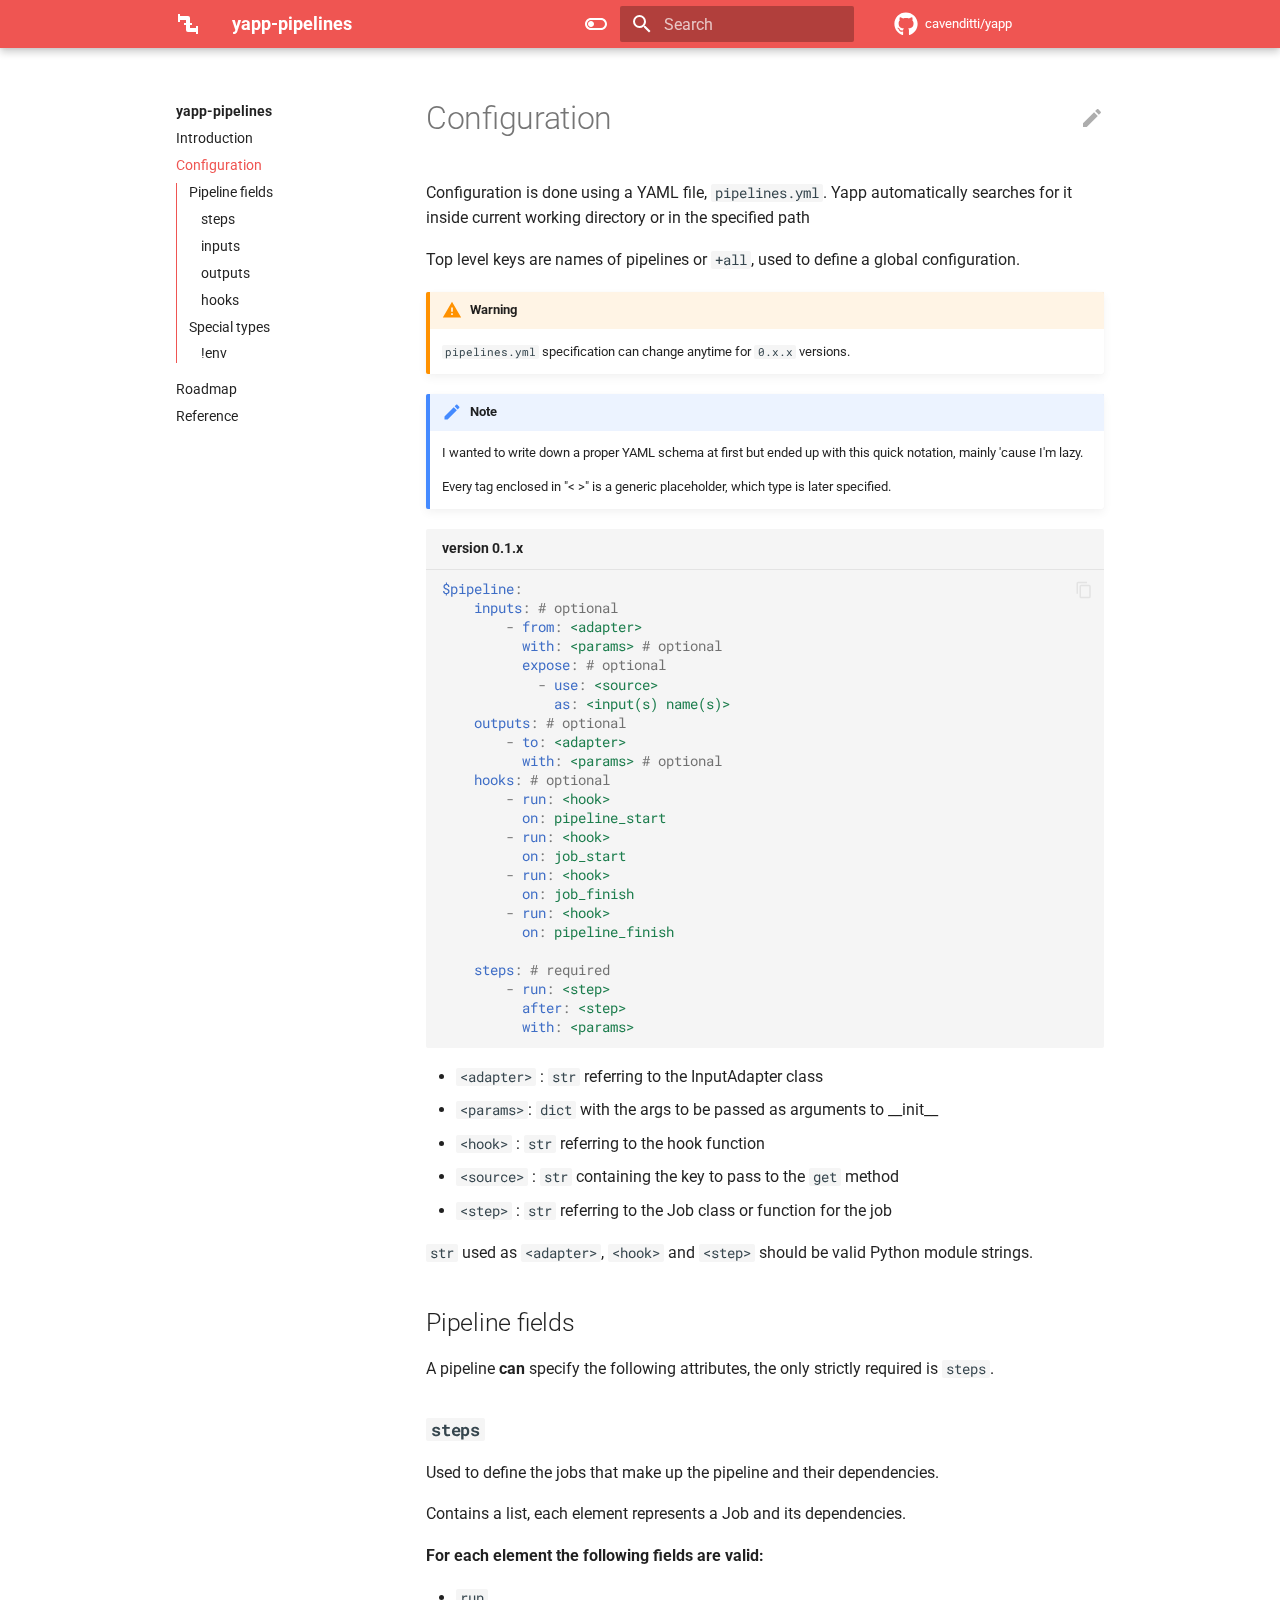
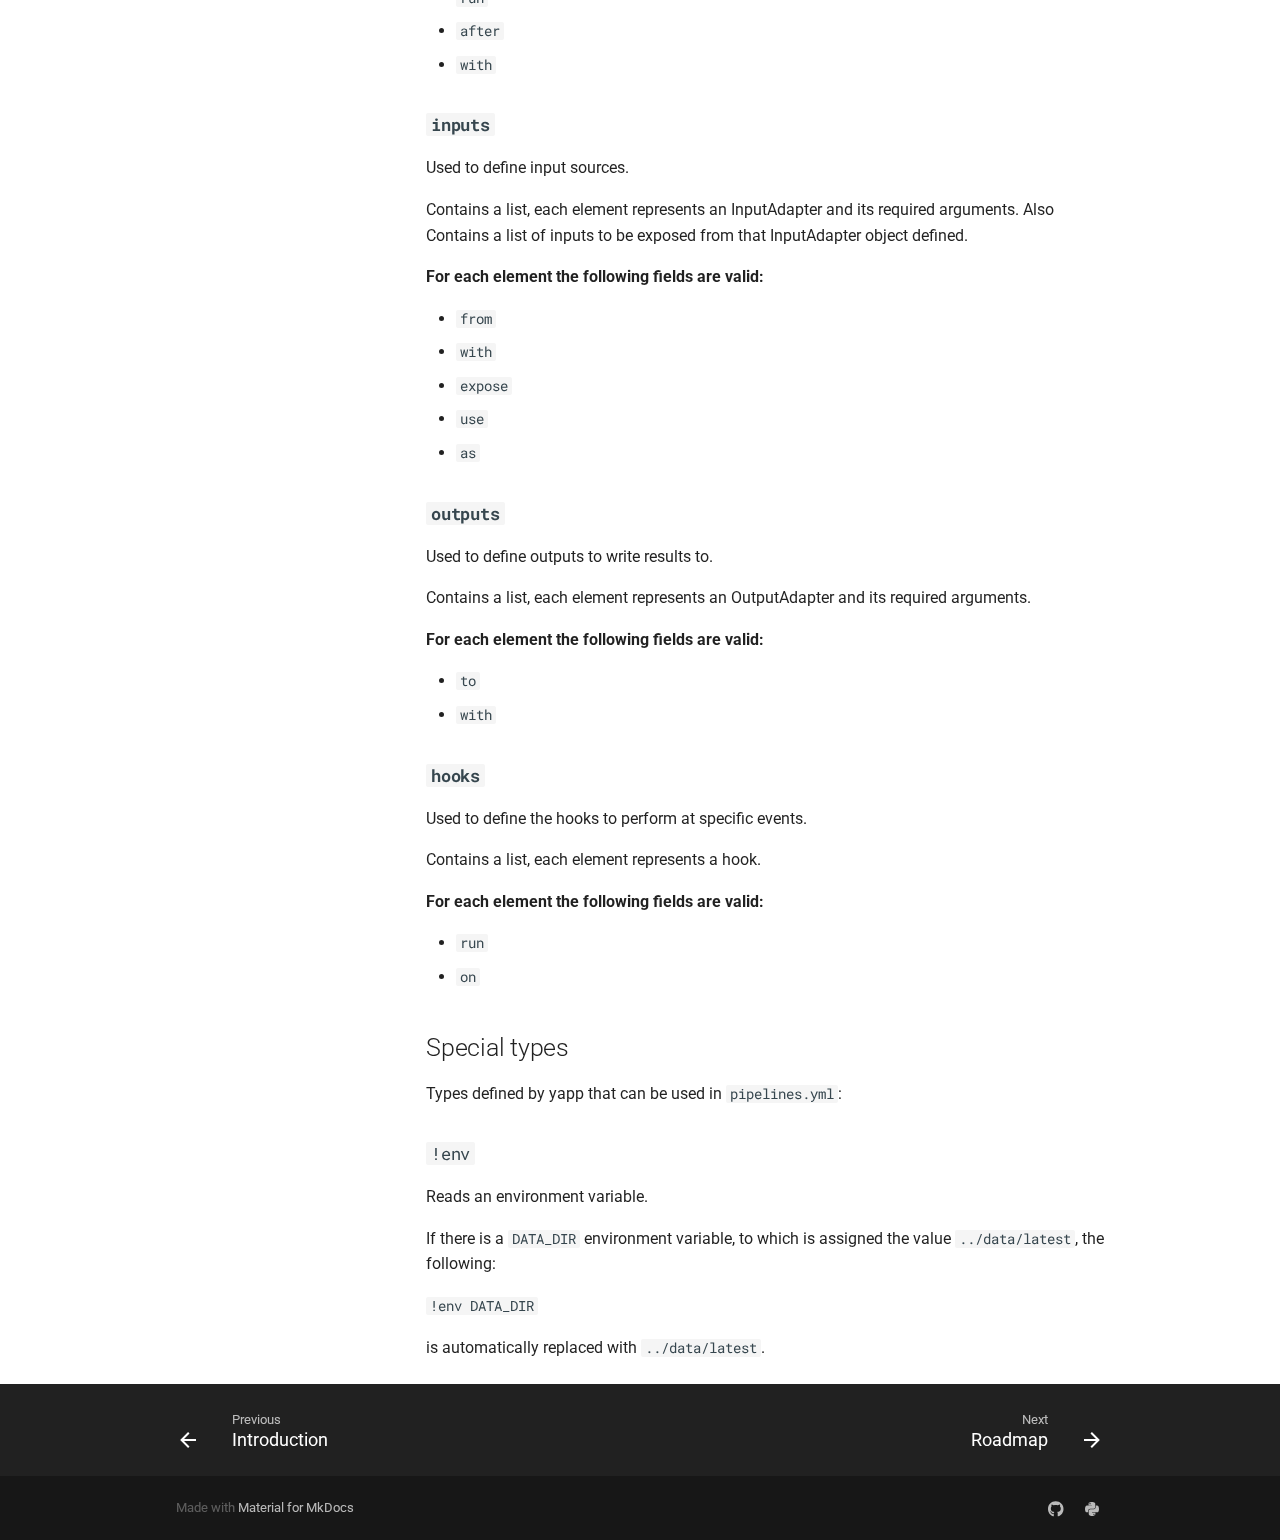
==== commit 05d2ce31: "Deployed 10f5df2 with MkDocs version: 1.3.0" ====
--- a/configuration/index.html
+++ b/configuration/index.html
@@ -312,13 +312,6 @@
 </li>
         
           <li class="md-nav__item">
-  <a href="#expose" class="md-nav__link">
-    expose
-  </a>
-  
-</li>
-        
-          <li class="md-nav__item">
   <a href="#hooks" class="md-nav__link">
     hooks
   </a>
@@ -407,7 +400,8 @@
 
 
 <h1 id="configuration">Configuration</h1>
-<p>Configuraiton is done using a <code>pipelines.yml</code> file.</p>
+<p>Configuration is done using a YAML file, <code>pipelines.yml</code>.
+Yapp automatically searches for it inside current working directory or in the specified path</p>
 <p>Top level keys are names of pipelines or <code>+all</code>, used to define a global configuration.</p>
 <div class="admonition warning">
 <p class="admonition-title">Warning</p>
@@ -417,54 +411,80 @@
 <p class="admonition-title">Note</p>
 <p>I wanted to write down a proper YAML schema at first but ended up with this quick notation,
 mainly 'cause I'm lazy.</p>
-<p>Every tag starting with "$" is a generic placeholder, which type is later specified.</p>
+<p>Every tag enclosed in "&lt; &gt;" is a generic placeholder, which type is later specified.</p>
 </div>
 <div class="highlight"><span class="filename">version 0.1.x</span><pre><span></span><code><a id="__codelineno-0-1" name="__codelineno-0-1" href="#__codelineno-0-1"></a><span class="nt">$pipeline</span><span class="p">:</span><span class="w"></span>
 <a id="__codelineno-0-2" name="__codelineno-0-2" href="#__codelineno-0-2"></a><span class="w">    </span><span class="nt">inputs</span><span class="p">:</span><span class="w"> </span><span class="c1"># optional</span><span class="w"></span>
-<a id="__codelineno-0-3" name="__codelineno-0-3" href="#__codelineno-0-3"></a><span class="w">        </span><span class="p p-Indicator">-</span><span class="w"> </span><span class="l l-Scalar l-Scalar-Plain">$adapter</span><span class="w"></span>
-<a id="__codelineno-0-4" name="__codelineno-0-4" href="#__codelineno-0-4"></a><span class="w">    </span><span class="nt">outputs</span><span class="p">:</span><span class="w"> </span><span class="c1"># optional</span><span class="w"></span>
-<a id="__codelineno-0-5" name="__codelineno-0-5" href="#__codelineno-0-5"></a><span class="w">        </span><span class="p p-Indicator">-</span><span class="w"> </span><span class="l l-Scalar l-Scalar-Plain">$adapter</span><span class="w"></span>
-<a id="__codelineno-0-6" name="__codelineno-0-6" href="#__codelineno-0-6"></a><span class="w">    </span><span class="nt">expose</span><span class="p">:</span><span class="w"> </span><span class="c1"># optional</span><span class="w"></span>
-<a id="__codelineno-0-7" name="__codelineno-0-7" href="#__codelineno-0-7"></a><span class="w">        </span><span class="p p-Indicator">-</span><span class="w"> </span><span class="l l-Scalar l-Scalar-Plain">$expose_map</span><span class="w"></span>
-<a id="__codelineno-0-8" name="__codelineno-0-8" href="#__codelineno-0-8"></a><span class="w">    </span><span class="nt">hooks</span><span class="p">:</span><span class="w"> </span><span class="c1"># optional</span><span class="w"></span>
-<a id="__codelineno-0-9" name="__codelineno-0-9" href="#__codelineno-0-9"></a><span class="w">        </span><span class="nt">on_pipeline_start</span><span class="p">:</span><span class="w"></span>
-<a id="__codelineno-0-10" name="__codelineno-0-10" href="#__codelineno-0-10"></a><span class="w">            </span><span class="p p-Indicator">-</span><span class="w"> </span><span class="l l-Scalar l-Scalar-Plain">$hook</span><span class="w"></span>
-<a id="__codelineno-0-11" name="__codelineno-0-11" href="#__codelineno-0-11"></a><span class="w">        </span><span class="nt">on_job_start</span><span class="p">:</span><span class="w"></span>
-<a id="__codelineno-0-12" name="__codelineno-0-12" href="#__codelineno-0-12"></a><span class="w">            </span><span class="p p-Indicator">-</span><span class="w"> </span><span class="l l-Scalar l-Scalar-Plain">$hook</span><span class="w"></span>
-<a id="__codelineno-0-13" name="__codelineno-0-13" href="#__codelineno-0-13"></a><span class="w">        </span><span class="nt">on_job_finish</span><span class="p">:</span><span class="w"></span>
-<a id="__codelineno-0-14" name="__codelineno-0-14" href="#__codelineno-0-14"></a><span class="w">            </span><span class="p p-Indicator">-</span><span class="w"> </span><span class="l l-Scalar l-Scalar-Plain">$hook</span><span class="w"></span>
-<a id="__codelineno-0-15" name="__codelineno-0-15" href="#__codelineno-0-15"></a><span class="w">        </span><span class="nt">on_pipeline_finish</span><span class="p">:</span><span class="w"></span>
-<a id="__codelineno-0-16" name="__codelineno-0-16" href="#__codelineno-0-16"></a><span class="w">            </span><span class="p p-Indicator">-</span><span class="w"> </span><span class="l l-Scalar l-Scalar-Plain">$hook</span><span class="w"></span>
-<a id="__codelineno-0-17" name="__codelineno-0-17" href="#__codelineno-0-17"></a>
-<a id="__codelineno-0-18" name="__codelineno-0-18" href="#__codelineno-0-18"></a><span class="w">    </span><span class="nt">steps</span><span class="p">:</span><span class="w"> </span><span class="c1"># required</span><span class="w"></span>
-<a id="__codelineno-0-19" name="__codelineno-0-19" href="#__codelineno-0-19"></a><span class="w">        </span><span class="p p-Indicator">-</span><span class="w"> </span><span class="l l-Scalar l-Scalar-Plain">$step</span><span class="w"></span>
+<a id="__codelineno-0-3" name="__codelineno-0-3" href="#__codelineno-0-3"></a><span class="w">        </span><span class="p p-Indicator">-</span><span class="w"> </span><span class="nt">from</span><span class="p">:</span><span class="w"> </span><span class="l l-Scalar l-Scalar-Plain">&lt;adapter&gt;</span><span class="w"></span>
+<a id="__codelineno-0-4" name="__codelineno-0-4" href="#__codelineno-0-4"></a><span class="w">          </span><span class="nt">with</span><span class="p">:</span><span class="w"> </span><span class="l l-Scalar l-Scalar-Plain">&lt;params&gt;</span><span class="w"> </span><span class="c1"># optional</span><span class="w"></span>
+<a id="__codelineno-0-5" name="__codelineno-0-5" href="#__codelineno-0-5"></a><span class="w">          </span><span class="nt">expose</span><span class="p">:</span><span class="w"> </span><span class="c1"># optional</span><span class="w"></span>
+<a id="__codelineno-0-6" name="__codelineno-0-6" href="#__codelineno-0-6"></a><span class="w">            </span><span class="p p-Indicator">-</span><span class="w"> </span><span class="nt">use</span><span class="p">:</span><span class="w"> </span><span class="l l-Scalar l-Scalar-Plain">&lt;source&gt;</span><span class="w"></span>
+<a id="__codelineno-0-7" name="__codelineno-0-7" href="#__codelineno-0-7"></a><span class="w">              </span><span class="nt">as</span><span class="p">:</span><span class="w"> </span><span class="l l-Scalar l-Scalar-Plain">&lt;input(s) name(s)&gt;</span><span class="w"></span>
+<a id="__codelineno-0-8" name="__codelineno-0-8" href="#__codelineno-0-8"></a><span class="w">    </span><span class="nt">outputs</span><span class="p">:</span><span class="w"> </span><span class="c1"># optional</span><span class="w"></span>
+<a id="__codelineno-0-9" name="__codelineno-0-9" href="#__codelineno-0-9"></a><span class="w">        </span><span class="p p-Indicator">-</span><span class="w"> </span><span class="nt">to</span><span class="p">:</span><span class="w"> </span><span class="l l-Scalar l-Scalar-Plain">&lt;adapter&gt;</span><span class="w"></span>
+<a id="__codelineno-0-10" name="__codelineno-0-10" href="#__codelineno-0-10"></a><span class="w">          </span><span class="nt">with</span><span class="p">:</span><span class="w"> </span><span class="l l-Scalar l-Scalar-Plain">&lt;params&gt;</span><span class="w"> </span><span class="c1"># optional</span><span class="w"></span>
+<a id="__codelineno-0-11" name="__codelineno-0-11" href="#__codelineno-0-11"></a><span class="w">    </span><span class="nt">hooks</span><span class="p">:</span><span class="w"> </span><span class="c1"># optional</span><span class="w"></span>
+<a id="__codelineno-0-12" name="__codelineno-0-12" href="#__codelineno-0-12"></a><span class="w">        </span><span class="p p-Indicator">-</span><span class="w"> </span><span class="nt">run</span><span class="p">:</span><span class="w"> </span><span class="l l-Scalar l-Scalar-Plain">&lt;hook&gt;</span><span class="w"></span>
+<a id="__codelineno-0-13" name="__codelineno-0-13" href="#__codelineno-0-13"></a><span class="w">          </span><span class="nt">on</span><span class="p">:</span><span class="w"> </span><span class="l l-Scalar l-Scalar-Plain">pipeline_start</span><span class="w"></span>
+<a id="__codelineno-0-14" name="__codelineno-0-14" href="#__codelineno-0-14"></a><span class="w">        </span><span class="p p-Indicator">-</span><span class="w"> </span><span class="nt">run</span><span class="p">:</span><span class="w"> </span><span class="l l-Scalar l-Scalar-Plain">&lt;hook&gt;</span><span class="w"></span>
+<a id="__codelineno-0-15" name="__codelineno-0-15" href="#__codelineno-0-15"></a><span class="w">          </span><span class="nt">on</span><span class="p">:</span><span class="w"> </span><span class="l l-Scalar l-Scalar-Plain">job_start</span><span class="w"></span>
+<a id="__codelineno-0-16" name="__codelineno-0-16" href="#__codelineno-0-16"></a><span class="w">        </span><span class="p p-Indicator">-</span><span class="w"> </span><span class="nt">run</span><span class="p">:</span><span class="w"> </span><span class="l l-Scalar l-Scalar-Plain">&lt;hook&gt;</span><span class="w"></span>
+<a id="__codelineno-0-17" name="__codelineno-0-17" href="#__codelineno-0-17"></a><span class="w">          </span><span class="nt">on</span><span class="p">:</span><span class="w"> </span><span class="l l-Scalar l-Scalar-Plain">job_finish</span><span class="w"></span>
+<a id="__codelineno-0-18" name="__codelineno-0-18" href="#__codelineno-0-18"></a><span class="w">        </span><span class="p p-Indicator">-</span><span class="w"> </span><span class="nt">run</span><span class="p">:</span><span class="w"> </span><span class="l l-Scalar l-Scalar-Plain">&lt;hook&gt;</span><span class="w"></span>
+<a id="__codelineno-0-19" name="__codelineno-0-19" href="#__codelineno-0-19"></a><span class="w">          </span><span class="nt">on</span><span class="p">:</span><span class="w"> </span><span class="l l-Scalar l-Scalar-Plain">pipeline_finish</span><span class="w"></span>
+<a id="__codelineno-0-20" name="__codelineno-0-20" href="#__codelineno-0-20"></a>
+<a id="__codelineno-0-21" name="__codelineno-0-21" href="#__codelineno-0-21"></a><span class="w">    </span><span class="nt">steps</span><span class="p">:</span><span class="w"> </span><span class="c1"># required</span><span class="w"></span>
+<a id="__codelineno-0-22" name="__codelineno-0-22" href="#__codelineno-0-22"></a><span class="w">        </span><span class="p p-Indicator">-</span><span class="w"> </span><span class="nt">run</span><span class="p">:</span><span class="w"> </span><span class="l l-Scalar l-Scalar-Plain">&lt;step&gt;</span><span class="w"></span>
+<a id="__codelineno-0-23" name="__codelineno-0-23" href="#__codelineno-0-23"></a><span class="w">          </span><span class="nt">after</span><span class="p">:</span><span class="w"> </span><span class="l l-Scalar l-Scalar-Plain">&lt;step&gt;</span><span class="w"></span>
+<a id="__codelineno-0-24" name="__codelineno-0-24" href="#__codelineno-0-24"></a><span class="w">          </span><span class="nt">with</span><span class="p">:</span><span class="w"> </span><span class="l l-Scalar l-Scalar-Plain">&lt;params&gt;</span><span class="w"></span>
 </code></pre></div>
 <ul>
-<li><code>$adapter</code> : <code>str</code> or <code>dict</code> with the first key used as name and the value ignored, the others are
-  passed as arguments to __init__</li>
-<li><code>$hook</code> : <code>str</code></li>
-<li><code>$expose_map</code> : <code>dict</code> with a single pair <code>str</code>, [list of <code>dict</code> with a single <code>str</code> key-value pair]</li>
-<li><code>$step</code> : <code>str</code> or <code>dict</code> with a single <code>str</code> key-value pair, or a sigle <code>str</code>:<code>list</code> pair</li>
+<li><code>&lt;adapter&gt;</code> : <code>str</code> referring to the InputAdapter class</li>
+<li><code>&lt;params&gt;</code>: <code>dict</code> with the args to be passed as arguments to __init__</li>
+<li><code>&lt;hook&gt;</code> : <code>str</code> referring to the hook function</li>
+<li><code>&lt;source&gt;</code> : <code>str</code> containing the key to pass to the <code>get</code> method</li>
+<li><code>&lt;step&gt;</code> : <code>str</code> referring to the Job class or function for the job</li>
 </ul>
-<p><code>str</code> used as <code>$adapter</code>, <code>$hook</code> and <code>step</code> should be valid Python module strings.</p>
+<p><code>str</code> used as <code>&lt;adapter&gt;</code>, <code>&lt;hook&gt;</code> and <code>&lt;step&gt;</code> should be valid Python module strings.</p>
 <h2 id="pipeline-fields">Pipeline fields</h2>
 <p>A pipeline <strong>can</strong> specify the following attributes, the only strictly required is <code>steps</code>.</p>
-<h3 id="steps"><code>steps</code></h3>
+<h3 id="steps"><strong><code>steps</code></strong></h3>
 <p>Used to define the jobs that make up the pipeline and their dependencies.</p>
 <p>Contains a list, each element represents a Job and its dependencies.</p>
-<h3 id="inputs"><code>inputs</code></h3>
+<p><strong>For each element the following fields are valid:</strong></p>
+<ul>
+<li><code>run</code></li>
+<li><code>after</code></li>
+<li><code>with</code></li>
+</ul>
+<h3 id="inputs"><strong><code>inputs</code></strong></h3>
 <p>Used to define input sources.</p>
-<p>Contains a list, each element represents an InputAdapter and its required arguments.</p>
-<h3 id="outputs"><code>outputs</code></h3>
+<p>Contains a list, each element represents an InputAdapter and its required arguments.
+Also Contains a list of inputs to be exposed from that InputAdapter object defined.</p>
+<p><strong>For each element the following fields are valid:</strong></p>
+<ul>
+<li><code>from</code></li>
+<li><code>with</code></li>
+<li><code>expose</code></li>
+<li><code>use</code></li>
+<li><code>as</code></li>
+</ul>
+<h3 id="outputs"><strong><code>outputs</code></strong></h3>
 <p>Used to define outputs to write results to.</p>
 <p>Contains a list, each element represents an OutputAdapter and its required arguments.</p>
-<h3 id="expose"><code>expose</code></h3>
-<p>Used to define aliases for inputs.</p>
-<p>Contains a list, each element represents a list of inputs to be exposed from a source.</p>
-<h3 id="hooks"><code>hooks</code></h3>
+<p><strong>For each element the following fields are valid:</strong></p>
+<ul>
+<li><code>to</code></li>
+<li><code>with</code></li>
+</ul>
+<h3 id="hooks"><strong><code>hooks</code></strong></h3>
 <p>Used to define the hooks to perform at specific events.</p>
-<p>Contains a dict, with the keys being the possible events that trigger a hook. For each key a list of
-functions to use as hooks can be specified. Every event key is optional.</p>
+<p>Contains a list, each element represents a hook.</p>
+<p><strong>For each element the following fields are valid:</strong></p>
+<ul>
+<li><code>run</code></li>
+<li><code>on</code></li>
+</ul>
 <h2 id="special-types">Special types</h2>
 <p>Types defined by yapp that can be used in <code>pipelines.yml</code>:</p>
 <h3 id="env"><code>!env</code></h3>
